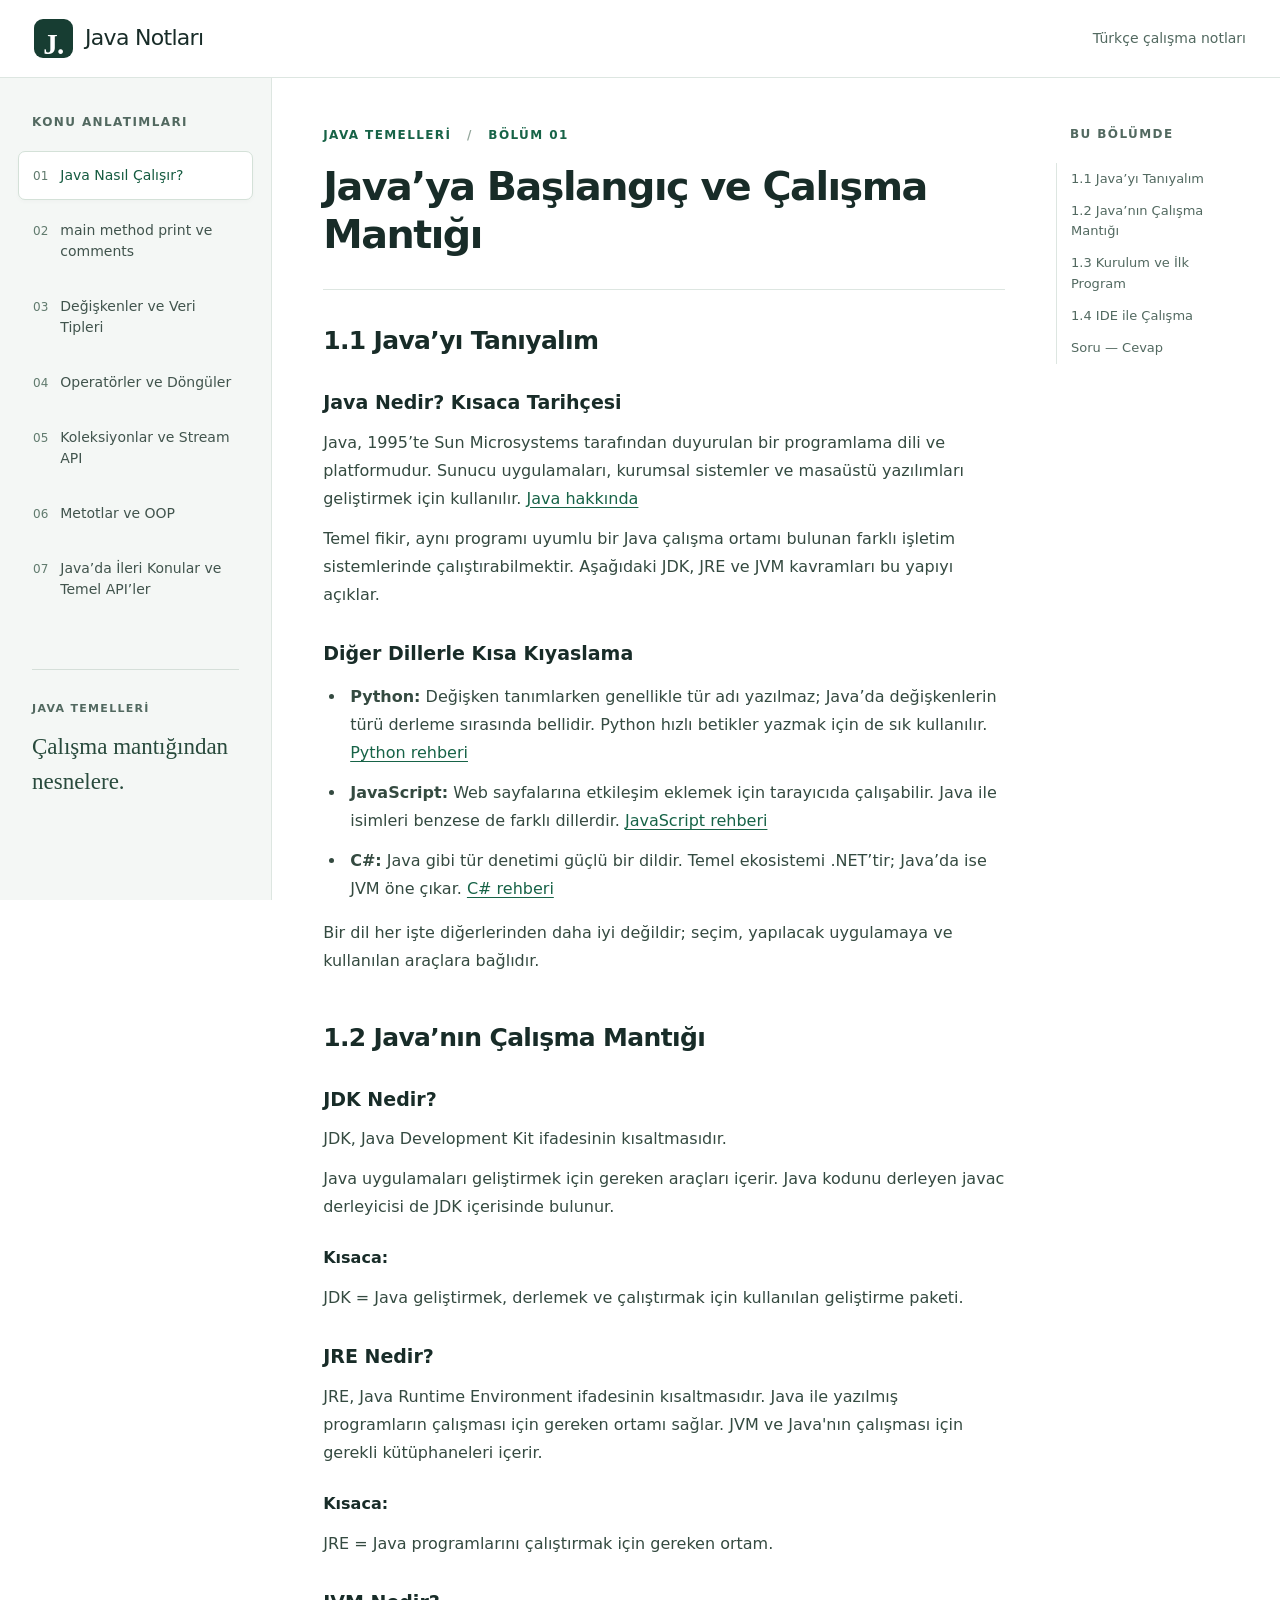
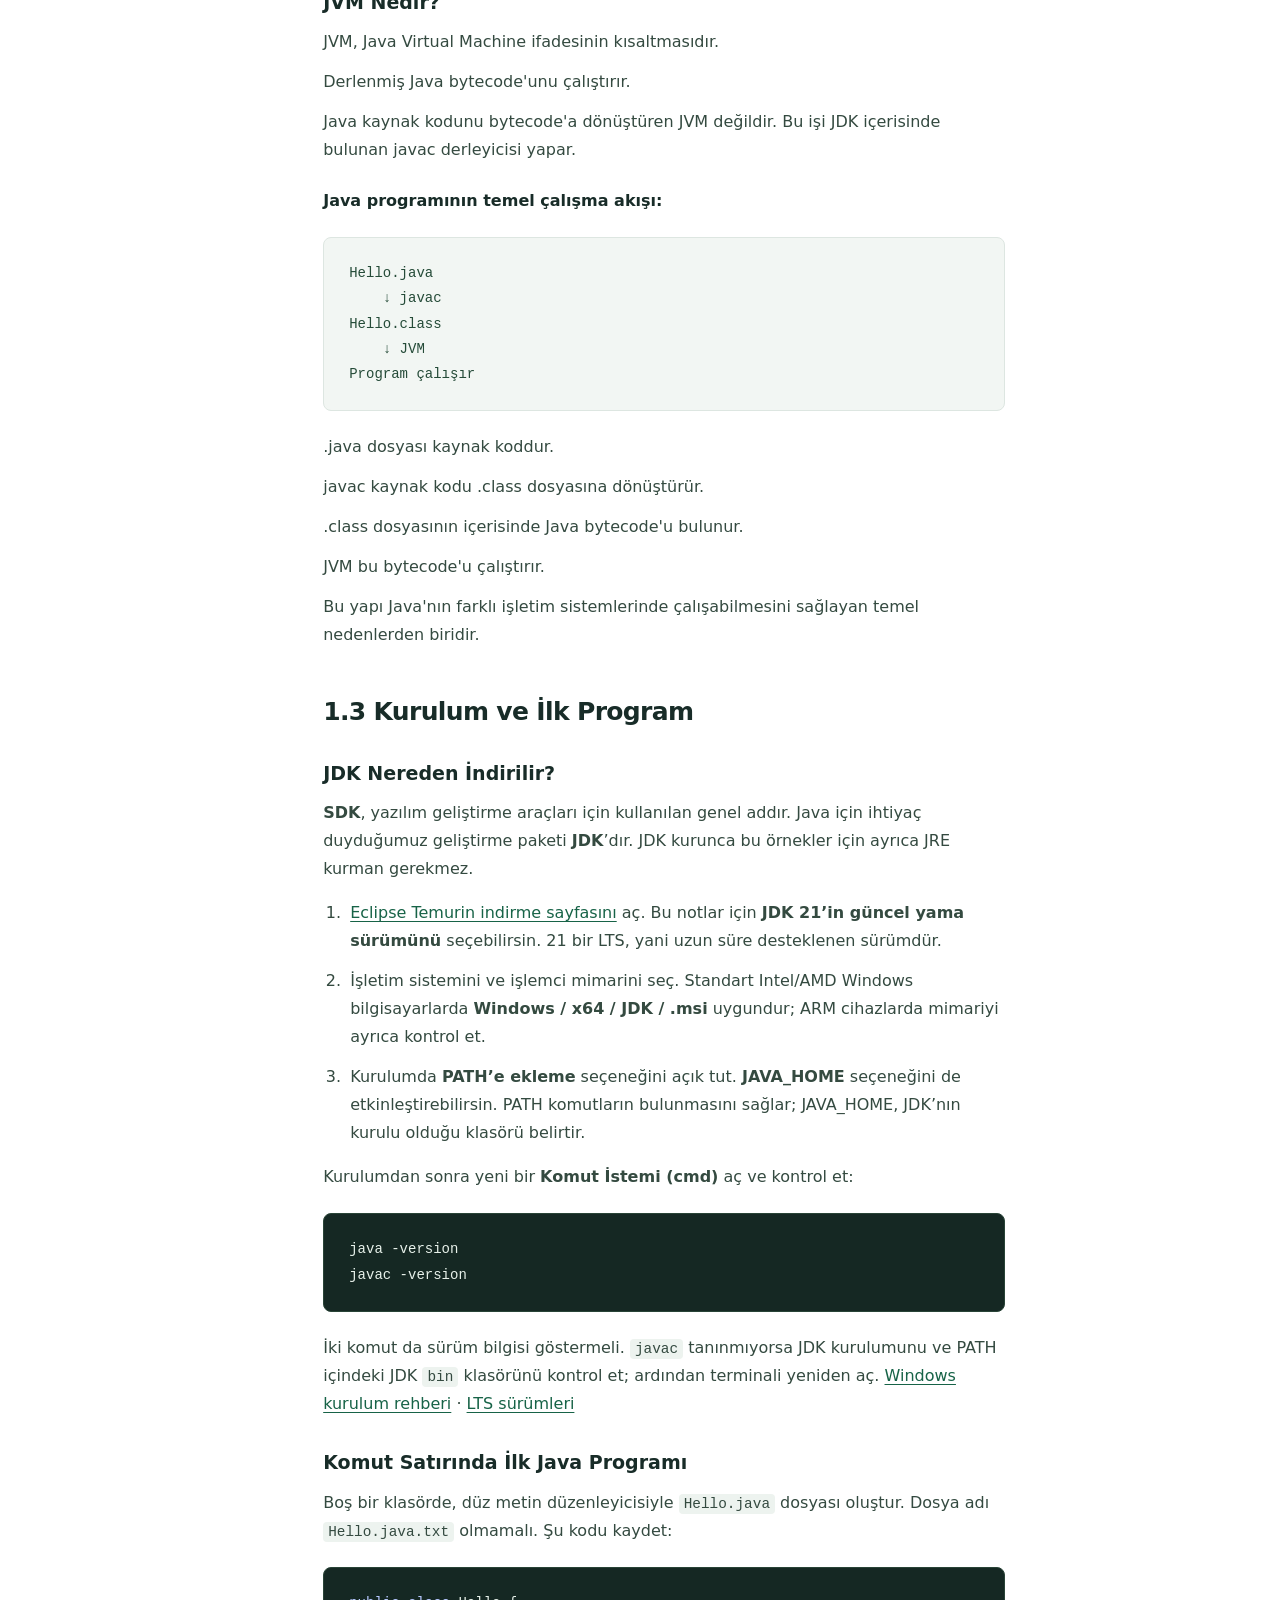
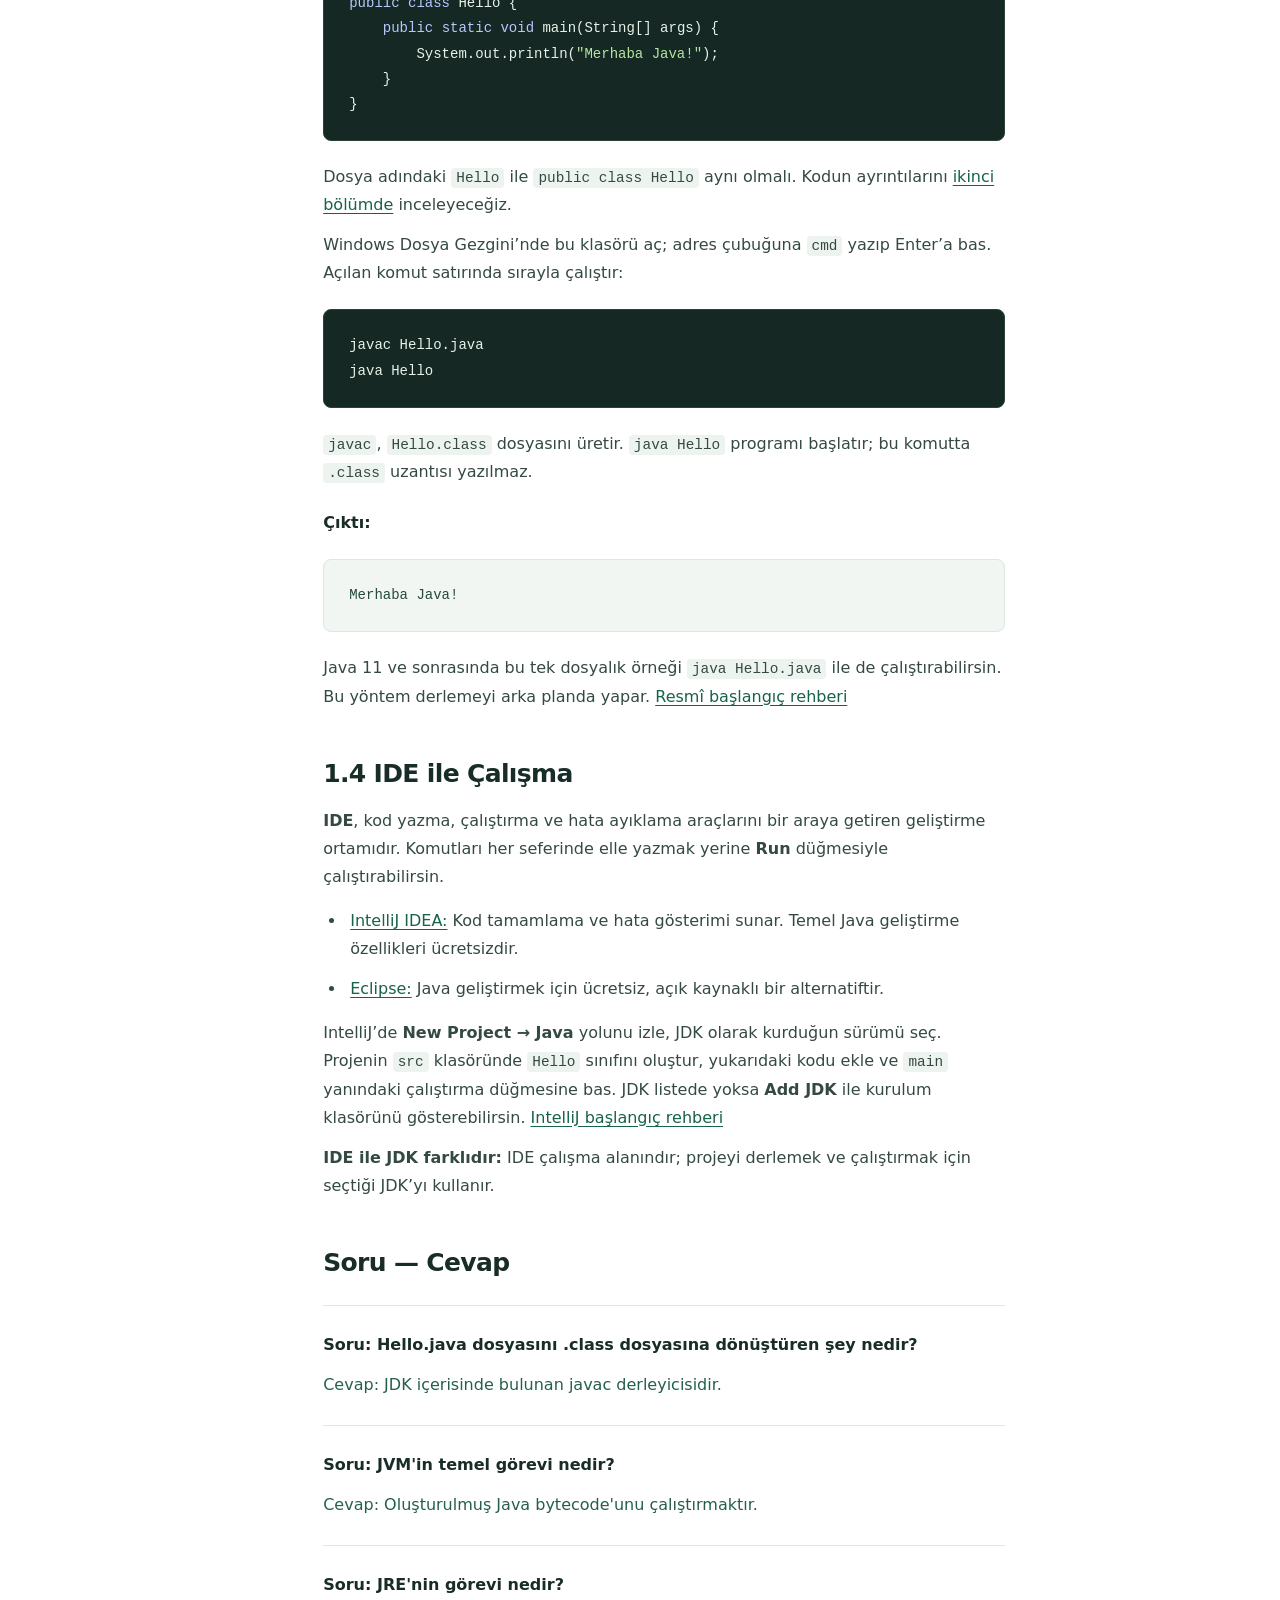
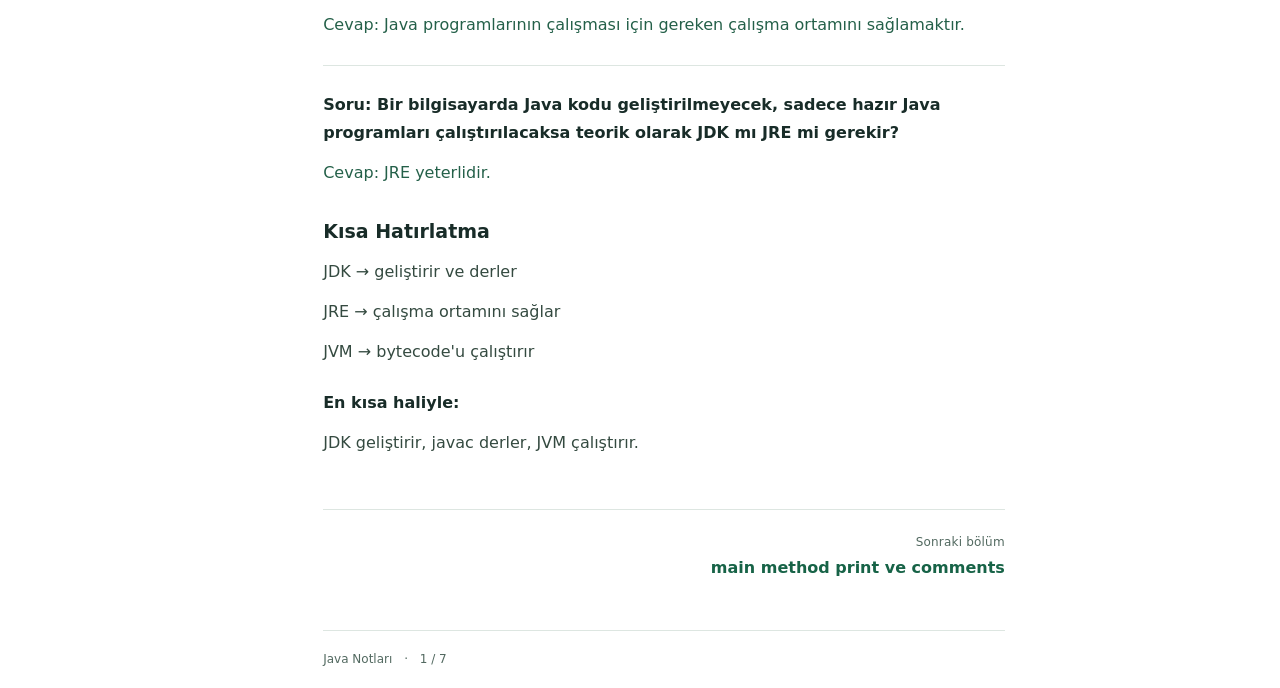
==== index.html @ 3423735c "Menu yazisini sabitle ve stil onbellegini yenile" ====
<!doctype html>
<html lang="tr" class="no-js">
<head><meta charset="utf-8"><meta name="viewport" content="width=device-width, initial-scale=1">
<title>Java Nasıl Çalışır? · Java Notları</title>
<meta name="description" content="Java’ya kısa giriş: tarihçe, JDK kurulumu, JVM, komut satırında ilk program ve IDE seçenekleri.">
<meta name="theme-color" content="#173d32"><link rel="icon" href="favicon.svg" type="image/svg+xml">
<link rel="stylesheet" href="style.css?v=2"><script src="app.js" defer></script></head>
<body id="top"><a class="skip-link" href="#icerik">İçeriğe geç</a>
<header class="topbar"><a class="brand" href="index.html"><span class="brand-mark" aria-hidden="true">J.</span><span>Java <strong>Notları</strong></span></a><span class="topbar-caption">Türkçe çalışma notları</span><button class="menu-toggle" type="button" aria-expanded="false" aria-controls="sidebar">☰ Konular</button></header>
<div class="layout"><aside class="sidebar" id="sidebar"><p class="nav-label">KONU ANLATIMLARI</p><nav aria-label="Bölümler"><a href="index.html" aria-current="page"><span class="chapter-number">01</span><span>Java Nasıl Çalışır?</span></a><a href="main-metodu.html"><span class="chapter-number">02</span><span>main method print ve comments</span></a><a href="degiskenler.html"><span class="chapter-number">03</span><span>Değişkenler ve Veri Tipleri</span></a><a href="operatorler-donguler.html"><span class="chapter-number">04</span><span>Operatörler ve Döngüler</span></a><a href="koleksiyonlar-stream.html"><span class="chapter-number">05</span><span>Koleksiyonlar ve Stream API</span></a><a href="metotlar-oop.html"><span class="chapter-number">06</span><span>Metotlar ve OOP</span></a><a href="ileri-konular-api.html"><span class="chapter-number">07</span><span>Java’da İleri Konular ve Temel API’ler</span></a></nav><div class="sidebar-note"><span>JAVA TEMELLERİ</span><p>Çalışma mantığından<br>nesnelere.</p></div></aside>
<main id="icerik" tabindex="-1"><div class="chapter-heading"><p class="eyebrow">JAVA TEMELLERİ <span>/</span> BÖLÜM 01</p><h1>Java’ya Başlangıç ve Çalışma Mantığı</h1></div>
<details class="mobile-toc"><summary>Bu bölümde</summary><nav aria-label="Bölüm içi bağlantılar"><a href="#java-tarihce">1.1 Java’yı Tanıyalım</a><a href="#konu-1">1.2 Java’nın Çalışma Mantığı</a><a href="#jdk-kurulumu">1.3 Kurulum ve İlk Program</a><a href="#ide">1.4 IDE ile Çalışma</a><a href="#konu-4">Soru — Cevap</a></nav></details>
<article><h2 id="java-tarihce">1.1 Java’yı Tanıyalım</h2>
<h3>Java Nedir? Kısaca Tarihçesi</h3><p>Java, 1995’te Sun Microsystems tarafından duyurulan bir programlama dili ve platformudur. Sunucu uygulamaları, kurumsal sistemler ve masaüstü yazılımları geliştirmek için kullanılır. <a href="https://www.java.com/download/help/whatis_java.html">Java hakkında</a></p>
<p>Temel fikir, aynı programı uyumlu bir Java çalışma ortamı bulunan farklı işletim sistemlerinde çalıştırabilmektir. Aşağıdaki JDK, JRE ve JVM kavramları bu yapıyı açıklar.</p>

<h3 id="dillerle-kiyaslama">Diğer Dillerle Kısa Kıyaslama</h3>
<ul class="intro-list">
<li><strong>Python:</strong> Değişken tanımlarken genellikle tür adı yazılmaz; Java’da değişkenlerin türü derleme sırasında bellidir. Python hızlı betikler yazmak için de sık kullanılır. <a href="https://docs.python.org/3/tutorial/">Python rehberi</a></li>
<li><strong>JavaScript:</strong> Web sayfalarına etkileşim eklemek için tarayıcıda çalışabilir. Java ile isimleri benzese de farklı dillerdir. <a href="https://developer.mozilla.org/en-US/docs/Web/JavaScript/Guide/Introduction">JavaScript rehberi</a></li>
<li><strong>C#:</strong> Java gibi tür denetimi güçlü bir dildir. Temel ekosistemi .NET’tir; Java’da ise JVM öne çıkar. <a href="https://learn.microsoft.com/en-us/dotnet/csharp/tour-of-csharp/overview">C# rehberi</a></li>
</ul>
<p>Bir dil her işte diğerlerinden daha iyi değildir; seçim, yapılacak uygulamaya ve kullanılan araçlara bağlıdır.</p>
<h2 id="konu-1">1.2 Java’nın Çalışma Mantığı</h2><h3>JDK Nedir?</h3><p class="">JDK, Java Development Kit ifadesinin kısaltmasıdır.</p><p class="">Java uygulamaları geliştirmek için gereken araçları içerir. Java kodunu derleyen javac derleyicisi de JDK içerisinde bulunur.</p><p class="label">Kısaca:</p><p class="">JDK = Java geliştirmek, derlemek ve çalıştırmak için kullanılan geliştirme paketi.</p><h3 id="konu-2">JRE Nedir?</h3><p class="">JRE, Java Runtime Environment ifadesinin kısaltmasıdır. Java ile yazılmış programların çalışması için gereken ortamı sağlar. JVM ve Java'nın çalışması için gerekli kütüphaneleri içerir.</p><p class="label">Kısaca:</p><p class="">JRE = Java programlarını çalıştırmak için gereken ortam.</p><h3 id="konu-3">JVM Nedir?</h3><p class="">JVM, Java Virtual Machine ifadesinin kısaltmasıdır.</p><p class="">Derlenmiş Java bytecode'unu çalıştırır.</p><p class="">Java kaynak kodunu bytecode'a dönüştüren JVM değildir. Bu işi JDK içerisinde bulunan javac derleyicisi yapar.</p><p class="label">Java programının temel çalışma akışı:</p><pre class="flow" aria-label="Java çalışma akışı">Hello.java
    ↓ javac
Hello.class
    ↓ JVM
Program çalışır</pre><p class="">.java dosyası kaynak koddur.</p><p class="">javac kaynak kodu .class dosyasına dönüştürür.</p><p class="">.class dosyasının içerisinde Java bytecode'u bulunur.</p><p class="">JVM bu bytecode'u çalıştırır.</p><p class="">Bu yapı Java'nın farklı işletim sistemlerinde çalışabilmesini sağlayan temel nedenlerden biridir.</p><h2 id="jdk-kurulumu">1.3 Kurulum ve İlk Program</h2>
<h3>JDK Nereden İndirilir?</h3><p><strong>SDK</strong>, yazılım geliştirme araçları için kullanılan genel addır. Java için ihtiyaç duyduğumuz geliştirme paketi <strong>JDK</strong>’dır. JDK kurunca bu örnekler için ayrıca JRE kurman gerekmez.</p>
<ol class="intro-list">
<li><a href="https://adoptium.net/temurin/releases/">Eclipse Temurin indirme sayfasını</a> aç. Bu notlar için <strong>JDK 21’in güncel yama sürümünü</strong> seçebilirsin. 21 bir LTS, yani uzun süre desteklenen sürümdür.</li>
<li>İşletim sistemini ve işlemci mimarini seç. Standart Intel/AMD Windows bilgisayarlarda <strong>Windows / x64 / JDK / .msi</strong> uygundur; ARM cihazlarda mimariyi ayrıca kontrol et.</li>
<li>Kurulumda <strong>PATH’e ekleme</strong> seçeneğini açık tut. <strong>JAVA_HOME</strong> seçeneğini de etkinleştirebilirsin. PATH komutların bulunmasını sağlar; JAVA_HOME, JDK’nın kurulu olduğu klasörü belirtir.</li>
</ol>
<p>Kurulumdan sonra yeni bir <strong>Komut İstemi (cmd)</strong> aç ve kontrol et:</p>
<pre class="code" tabindex="0" aria-label="Kurulum kontrol komutları"><code>java -version
javac -version</code></pre>
<p>İki komut da sürüm bilgisi göstermeli. <code>javac</code> tanınmıyorsa JDK kurulumunu ve PATH içindeki JDK <code>bin</code> klasörünü kontrol et; ardından terminali yeniden aç. <a href="https://adoptium.net/installation/windows">Windows kurulum rehberi</a> · <a href="https://adoptium.net/support/">LTS sürümleri</a></p>

<h3 id="komut-satiri">Komut Satırında İlk Java Programı</h3>
<p>Boş bir klasörde, düz metin düzenleyicisiyle <code>Hello.java</code> dosyası oluştur. Dosya adı <code>Hello.java.txt</code> olmamalı. Şu kodu kaydet:</p>
<pre class="code" tabindex="0" aria-label="Hello.java kod örneği"><code><span class="keyword">public</span> <span class="keyword">class</span> Hello {
    <span class="keyword">public</span> <span class="keyword">static</span> <span class="keyword">void</span> main(String[] args) {
        System.out.println(<span class="string">"Merhaba Java!"</span>);
    }
}</code></pre>
<p>Dosya adındaki <code>Hello</code> ile <code>public class Hello</code> aynı olmalı. Kodun ayrıntılarını <a href="main-metodu.html">ikinci bölümde</a> inceleyeceğiz.</p>
<p>Windows Dosya Gezgini’nde bu klasörü aç; adres çubuğuna <code>cmd</code> yazıp Enter’a bas. Açılan komut satırında sırayla çalıştır:</p>
<pre class="code" tabindex="0" aria-label="Derleme ve çalıştırma komutları"><code>javac Hello.java
java Hello</code></pre>
<p><code>javac</code>, <code>Hello.class</code> dosyasını üretir. <code>java Hello</code> programı başlatır; bu komutta <code>.class</code> uzantısı yazılmaz.</p>
<p class="label">Çıktı:</p>
<pre class="flow" aria-label="Program çıktısı">Merhaba Java!</pre>
<p>Java 11 ve sonrasında bu tek dosyalık örneği <code>java Hello.java</code> ile de çalıştırabilirsin. Bu yöntem derlemeyi arka planda yapar. <a href="https://dev.java/learn/getting-started/">Resmî başlangıç rehberi</a></p>

<h2 id="ide">1.4 IDE ile Çalışma</h2>
<p><strong>IDE</strong>, kod yazma, çalıştırma ve hata ayıklama araçlarını bir araya getiren geliştirme ortamıdır. Komutları her seferinde elle yazmak yerine <strong>Run</strong> düğmesiyle çalıştırabilirsin.</p>
<ul class="intro-list">
<li><a href="https://www.jetbrains.com/idea/download/">IntelliJ IDEA:</a> Kod tamamlama ve hata gösterimi sunar. Temel Java geliştirme özellikleri ücretsizdir.</li>
<li><a href="https://www.eclipse.org/downloads/packages/">Eclipse:</a> Java geliştirmek için ücretsiz, açık kaynaklı bir alternatiftir.</li>
</ul>
<p>IntelliJ’de <strong>New Project → Java</strong> yolunu izle, JDK olarak kurduğun sürümü seç. Projenin <code>src</code> klasöründe <code>Hello</code> sınıfını oluştur, yukarıdaki kodu ekle ve <code>main</code> yanındaki çalıştırma düğmesine bas. JDK listede yoksa <strong>Add JDK</strong> ile kurulum klasörünü gösterebilirsin. <a href="https://www.jetbrains.com/help/idea/creating-and-running-your-first-java-application.html">IntelliJ başlangıç rehberi</a></p>
<p><strong>IDE ile JDK farklıdır:</strong> IDE çalışma alanındır; projeyi derlemek ve çalıştırmak için seçtiği JDK’yı kullanır.</p>
<h2 id="konu-4">Soru — Cevap</h2><p class="question">Soru: Hello.java dosyasını .class dosyasına dönüştüren şey nedir?</p><p class="answer">Cevap: JDK içerisinde bulunan javac derleyicisidir.</p><p class="question">Soru: JVM'in temel görevi nedir?</p><p class="answer">Cevap: Oluşturulmuş Java bytecode'unu çalıştırmaktır.</p><p class="question">Soru: JRE'nin görevi nedir?</p><p class="answer">Cevap: Java programlarının çalışması için gereken çalışma ortamını sağlamaktır.</p><p class="question">Soru: Bir bilgisayarda Java kodu geliştirilmeyecek, sadece hazır Java programları çalıştırılacaksa teorik olarak JDK mı JRE mi gerekir?</p><p class="answer">Cevap: JRE yeterlidir.</p><h3 id="konu-5">Kısa Hatırlatma</h3><p class="">JDK → geliştirir ve derler</p><p class="">JRE → çalışma ortamını sağlar</p><p class="">JVM → bytecode'u çalıştırır</p><p class="label">En kısa haliyle:</p><p class="">JDK geliştirir, javac derler, JVM çalıştırır.</p></article><nav class="pagination" aria-label="Bölümler arası geçiş"><span></span><a href="main-metodu.html"><small>Sonraki bölüm</small>main method print ve comments</a></nav><footer>Java Notları <span>·</span> 1 / 7</footer></main>
<aside class="toc"><p class="nav-label">BU BÖLÜMDE</p><nav aria-label="Sayfa içindekiler"><a href="#java-tarihce">1.1 Java’yı Tanıyalım</a><a href="#konu-1">1.2 Java’nın Çalışma Mantığı</a><a href="#jdk-kurulumu">1.3 Kurulum ve İlk Program</a><a href="#ide">1.4 IDE ile Çalışma</a><a href="#konu-4">Soru — Cevap</a></nav></aside></div></body></html>
---- style.css ----
:root{--ink:#182c28;--muted:#526960;--green:#176347;--line:#dde6e1;--nav:#f4f7f5;--code:#152823;font-family:system-ui,-apple-system,"Segoe UI",sans-serif;color:var(--ink);background:#fff;font-synthesis:none;color-scheme:light}
*{box-sizing:border-box}html{scroll-padding-top:100px}body{margin:0;font-size:16px;line-height:1.75}a{color:inherit;text-decoration:none}button{font:inherit}a:focus-visible,button:focus-visible,summary:focus-visible,pre:focus-visible{outline:3px solid #c77913;outline-offset:4px}::selection{background:#ceeadd}.skip-link{position:fixed;top:-100px;left:20px;background:var(--ink);color:#fff;padding:10px 20px;z-index:10}.skip-link:focus{top:12px}.topbar{height:78px;position:sticky;top:0;z-index:5;display:flex;align-items:center;justify-content:space-between;padding:0 34px;border-bottom:1px solid var(--line);background:#fff}.brand{display:flex;align-items:center;gap:12px;font-size:22px;letter-spacing:-.7px}.brand strong{font-weight:450}.brand-mark{display:grid;place-items:center;width:39px;height:39px;background:#173d32;color:white;border-radius:9px;font-family:Georgia,serif;font-size:29px;font-weight:bold}.topbar-caption{font-size:14px;color:var(--muted)}.menu-toggle{display:none}.layout{display:grid;grid-template-columns:272px minmax(0,1fr) 224px;max-width:1600px;margin:auto}.sidebar{position:sticky;top:78px;height:calc(100dvh - 78px);overflow:auto;background:var(--nav);border-right:1px solid var(--line);padding:34px 18px;display:flex;flex-direction:column}.nav-label{font-size:12px;font-weight:750;letter-spacing:1.4px;color:var(--muted);margin:0 14px 18px}.sidebar nav{display:grid;gap:6px}.sidebar nav a{display:flex;align-items:baseline;gap:12px;padding:13px 14px;border-radius:7px;font-size:14px;font-weight:400;line-height:1.5;color:#41544d;border:1px solid transparent}.sidebar nav a:hover{background:#e7efe9}.sidebar nav a[aria-current]{background:#fff;border-color:#d4e1d8;color:#155b40;box-shadow:0 2px 4px #173d3206}.chapter-number{font-variant-numeric:tabular-nums;font-size:12px;color:#617b6e}.sidebar-note{margin:55px 14px 0;border-top:1px solid #d5dfd9;padding-top:23px}.sidebar-note span{font-size:11px;letter-spacing:1.3px;color:var(--muted);font-weight:700}.sidebar-note p{font-family:Georgia,serif;font-size:23px;line-height:1.5;margin:9px 0;color:#284a3c}main{min-width:0;padding:47px clamp(24px,4vw,65px) 20px;max-width:940px;width:100%;margin:0 auto}.eyebrow{font-size:12px;font-weight:700;color:var(--green);letter-spacing:1.4px;margin:0 0 17px}.eyebrow span{margin:0 10px;color:#93a69b}h1{font-size:clamp(30px,3.1vw,43px);font-weight:720;line-height:1.2;letter-spacing:-1.5px;margin:0;max-width:720px}.chapter-heading{border-bottom:1px solid var(--line);padding-bottom:31px;margin-bottom:34px}h2{font-size:25px;line-height:1.35;letter-spacing:-.65px;margin:46px 0 17px;font-weight:680;scroll-margin-top:100px}article>h2:first-child{margin-top:0}h3{font-size:19px;line-height:1.5;margin:30px 0 12px}p{margin:12px 0;overflow-wrap:anywhere}article p{color:#344a40}.label{font-weight:650;margin-top:23px;color:var(--ink)}.question{border-top:1px solid var(--line);padding-top:25px;margin-top:26px;font-weight:650;color:var(--ink)}.answer{color:#246049;white-space:normal}pre{max-width:100%;overflow:auto;tab-size:4;border-radius:8px;padding:23px 25px;line-height:1.8;font-size:14px;margin:22px 0;font-family:Consolas,"Cascadia Code",monospace}.code{background:var(--code);color:#e7f1ea;border:1px solid #294437}.code code{font:inherit}.keyword{color:#b7c8ff}.string{color:#b5e4a2}.number{color:#ffc789}.comment{color:#9dafaa}.flow{background:#f2f6f3;border:1px solid var(--line);color:#254b38}.toc{position:sticky;top:78px;height:calc(100dvh - 78px);overflow:auto;padding:46px 20px 30px 0}.toc .nav-label{margin-left:14px}.toc nav{border-left:1px solid var(--line);display:grid}.toc a{padding:6px 14px;font-size:13px;line-height:1.55;color:var(--muted);overflow-wrap:anywhere}.toc a:hover{color:var(--green);background:#f4f7f5}.pagination{display:flex;justify-content:space-between;gap:20px;margin-top:52px;padding-top:23px;border-top:1px solid var(--line)}.pagination a{max-width:48%;font-weight:650;color:var(--green);line-height:1.5}.pagination a:last-child{text-align:right}.pagination small{display:block;font-size:12px;letter-spacing:.2px;color:var(--muted);font-weight:400;margin-bottom:5px}footer{color:var(--muted);font-size:12px;margin-top:50px;padding-top:18px;border-top:1px solid var(--line)}footer span{padding:0 8px}.mobile-toc{display:none}
@media(min-width:1600px){.layout{border-left:1px solid var(--line);border-right:1px solid var(--line)}}
@media(max-width:1150px){.layout{grid-template-columns:248px minmax(0,1fr)}.toc{display:none}.mobile-toc{display:block;margin-bottom:30px;border-bottom:1px solid var(--line);padding-bottom:18px}.mobile-toc summary{cursor:pointer;color:var(--green);font-size:14px;font-weight:600}.mobile-toc nav{display:grid;gap:9px;margin:18px 0;font-size:14px}.mobile-toc a{color:var(--muted)}main{padding:36px 35px}}
@media(max-width:760px){.topbar{height:66px;padding:0 19px;gap:12px}.brand{font-size:20px}.brand-mark{height:34px;width:34px;font-size:25px}.topbar-caption{display:none}.menu-toggle{display:block;background:#f4f7f5;color:#173d32;border:1px solid #d6e1d9;border-radius:6px;padding:7px 12px;font-size:14px;cursor:pointer}.layout{display:block}.sidebar{position:static;display:none;height:auto;max-height:calc(100dvh - 66px);padding:22px 18px;border-bottom:1px solid var(--line);border-right:0}.sidebar.is-open{display:block}.sidebar-note{display:none}main{padding:31px 21px 24px}.eyebrow{font-size:11px;letter-spacing:1px}h1{font-size:32px;letter-spacing:-1px}.chapter-heading{padding-bottom:26px;margin-bottom:22px}h2{font-size:24px;margin-top:38px}pre{padding:18px 16px;font-size:13px;border-radius:7px}.pagination{font-size:14px;gap:15px}body{font-size:16px}.no-js .sidebar{display:block}.no-js .menu-toggle{display:none}}
article a{color:var(--green);text-decoration:underline;text-underline-offset:3px}article a:hover{text-decoration-thickness:2px}article p code,article li code{font-family:Consolas,"Cascadia Code",monospace;font-size:.9em;background:#edf3ef;padding:2px 5px;border-radius:4px;overflow-wrap:anywhere}.intro-list{padding-left:23px;color:#344a40}.intro-list li{padding-left:4px;margin:12px 0;overflow-wrap:anywhere}
@media print{.topbar,.sidebar,.toc,.mobile-toc,.pagination,footer{display:none}.layout{display:block}main{max-width:none;padding:0}.code{background:#f3f3f3;color:#111;white-space:pre-wrap;break-inside:avoid}.keyword,.string,.number,.comment{color:#111}h2,h3{break-after:avoid}}
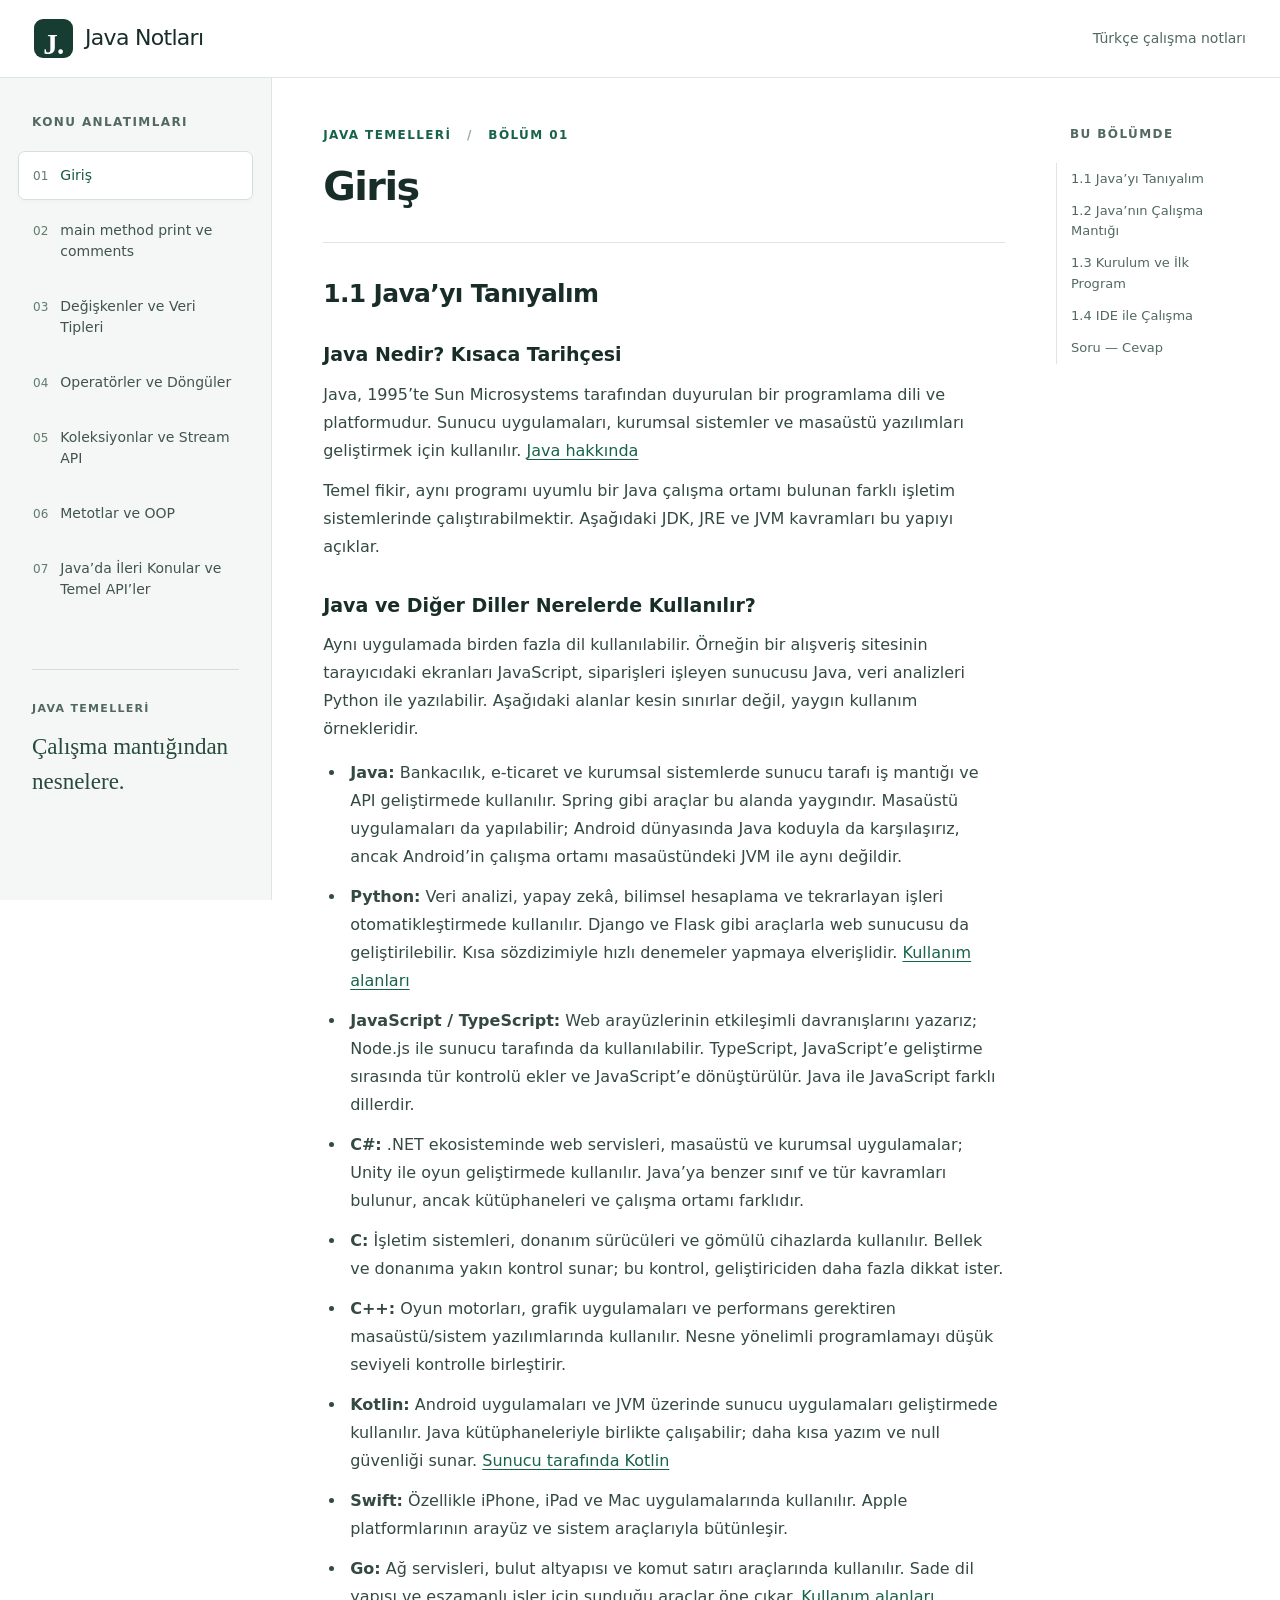
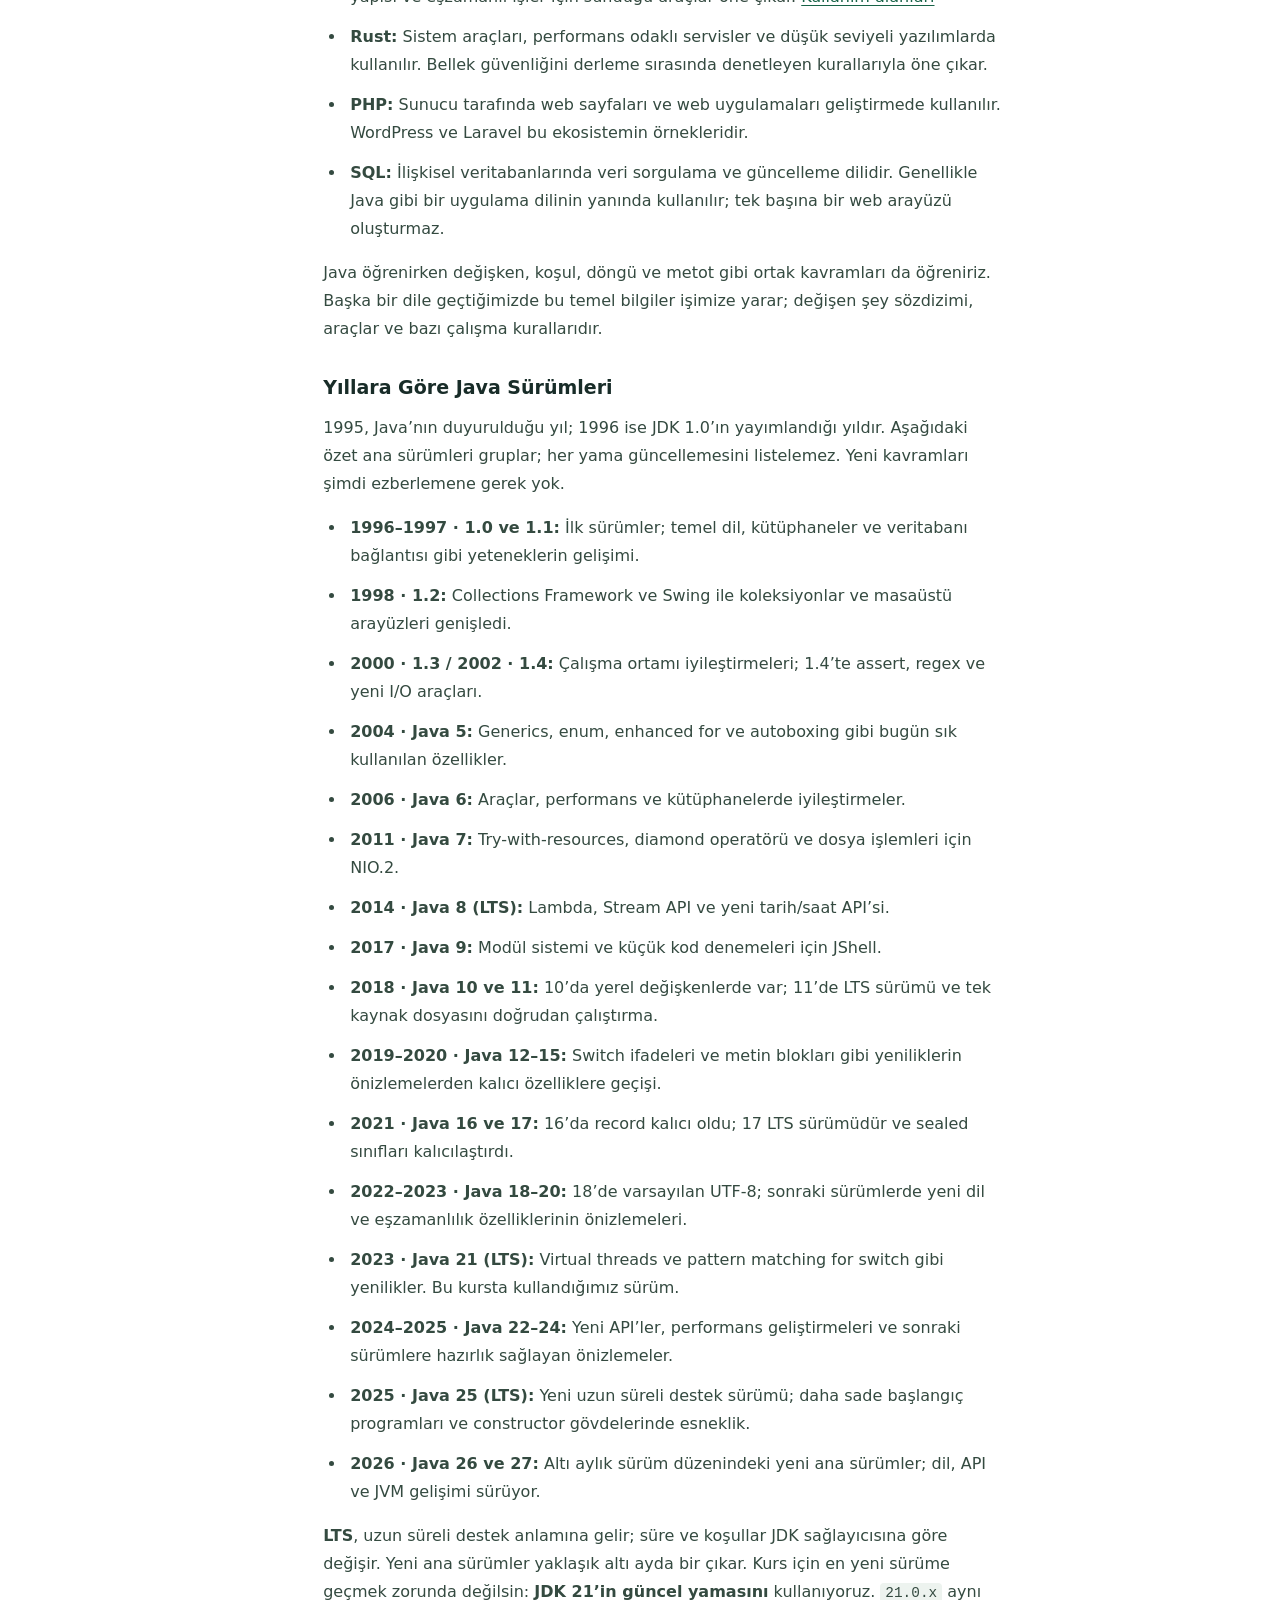
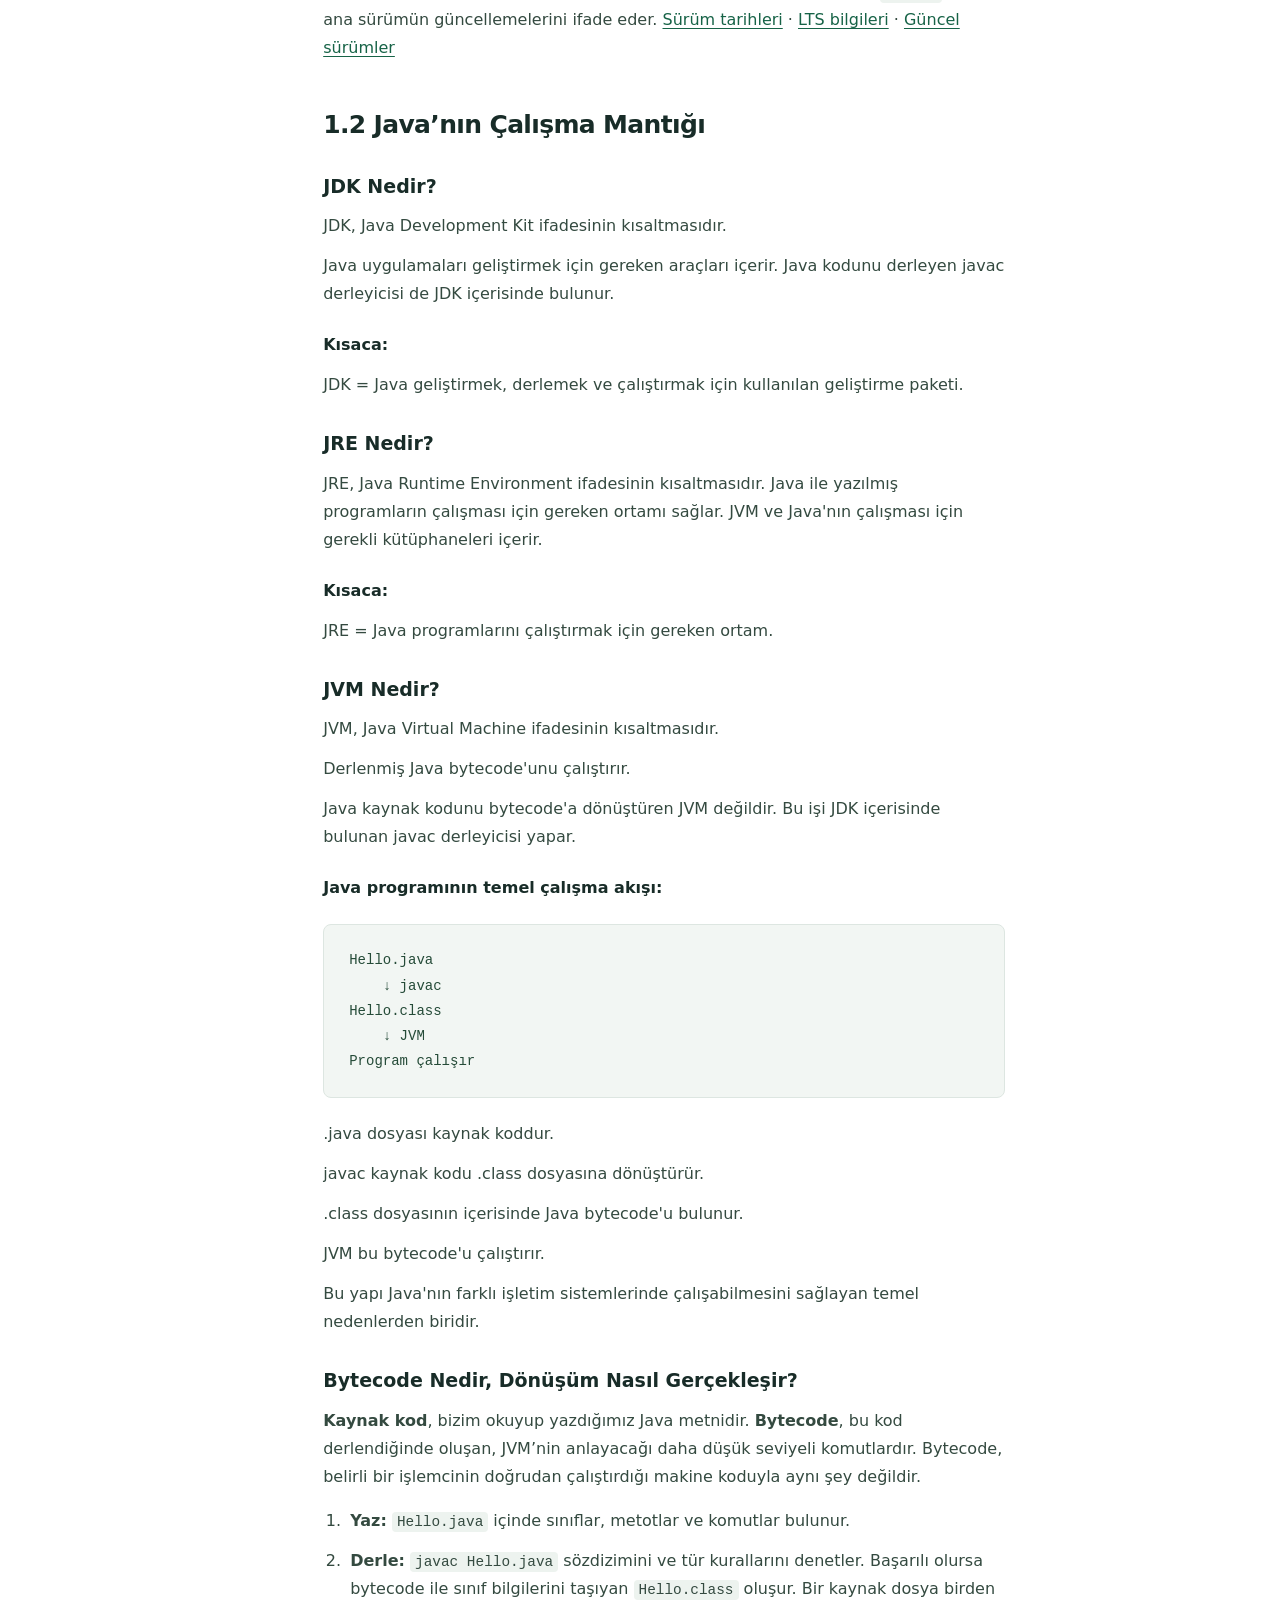
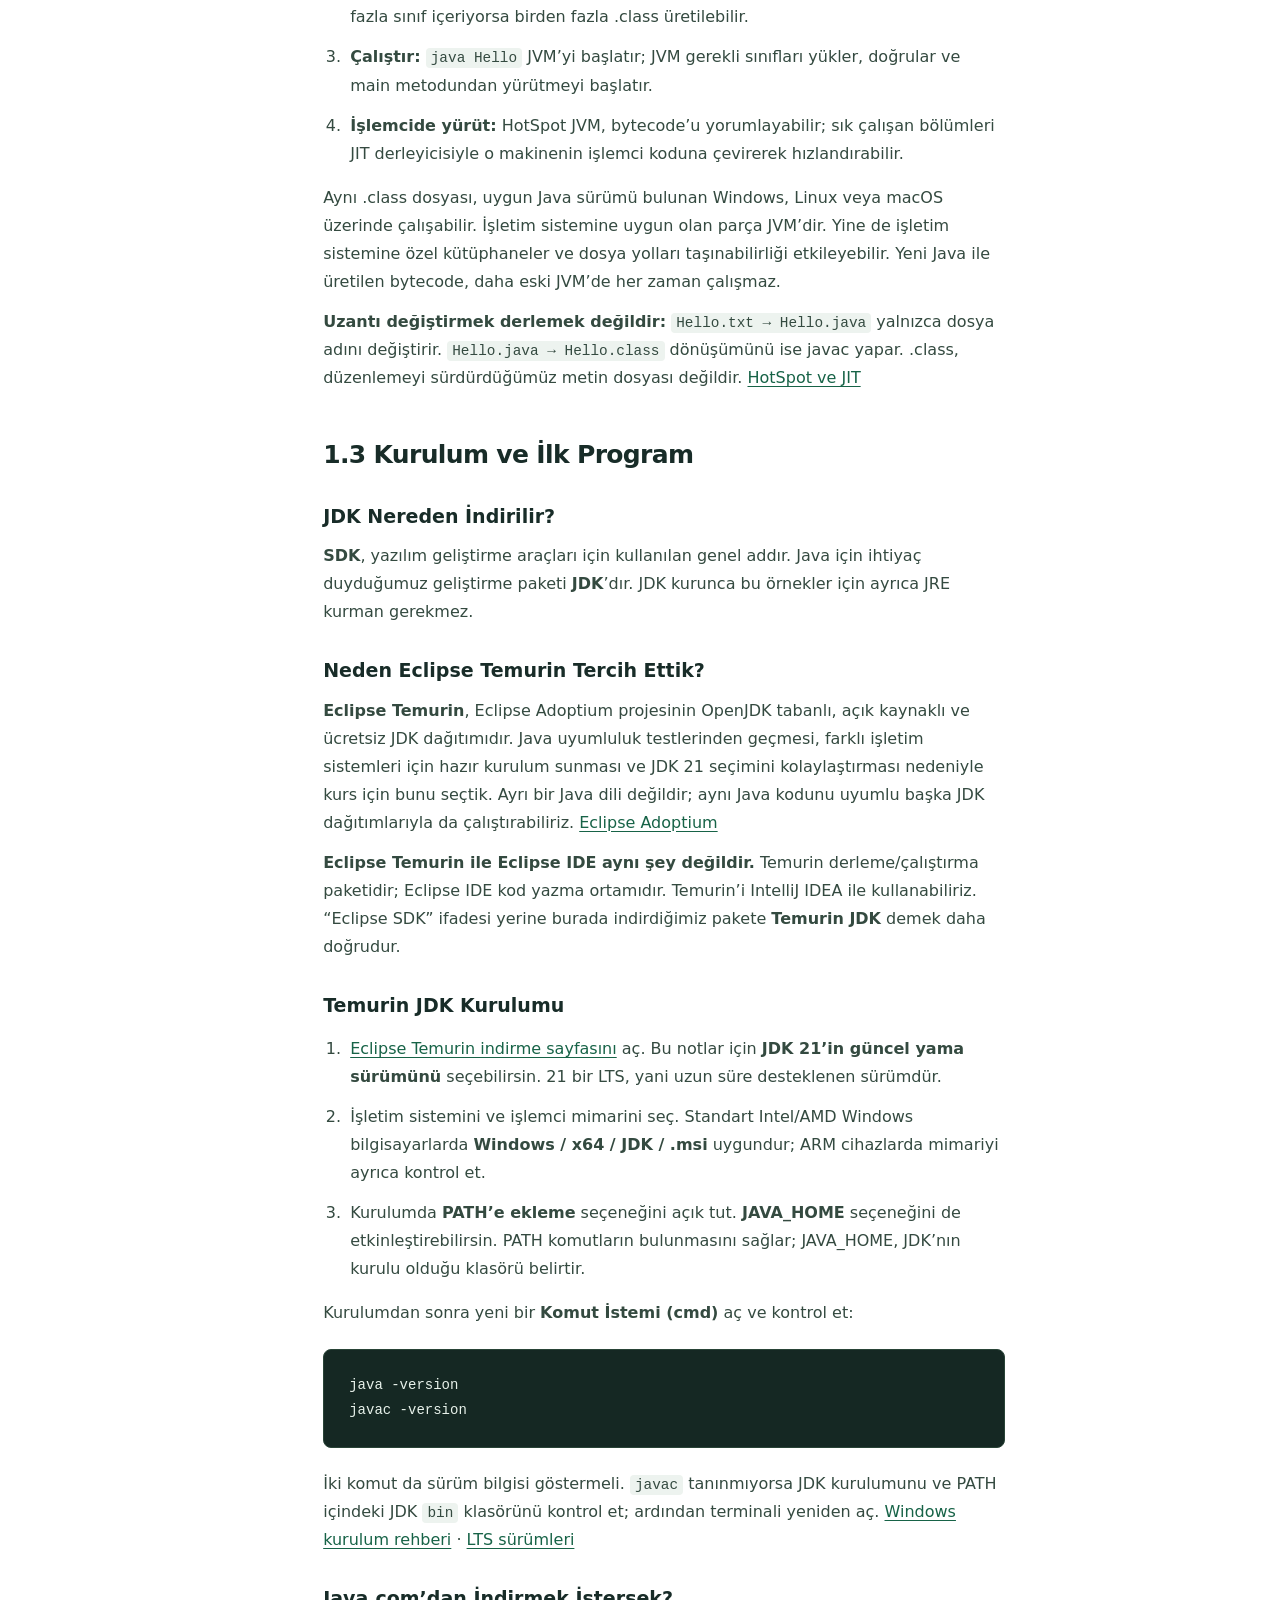
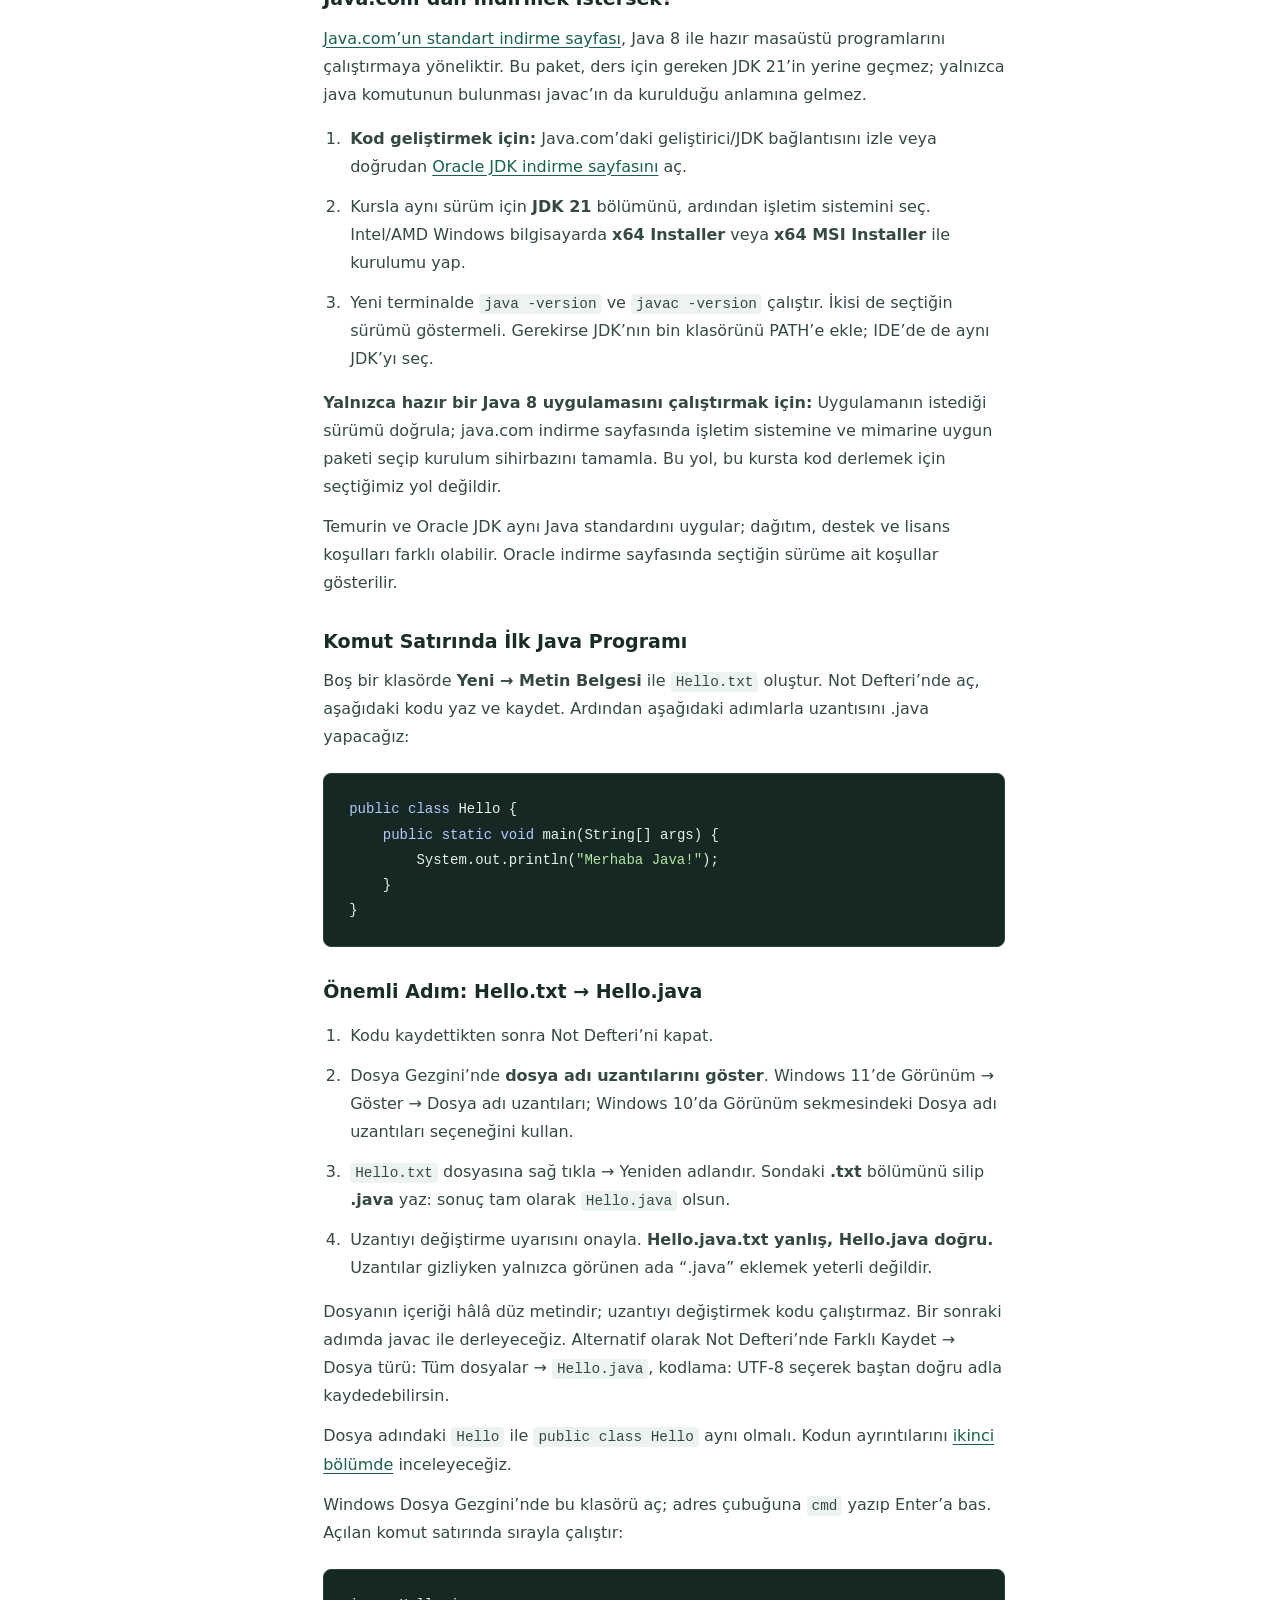
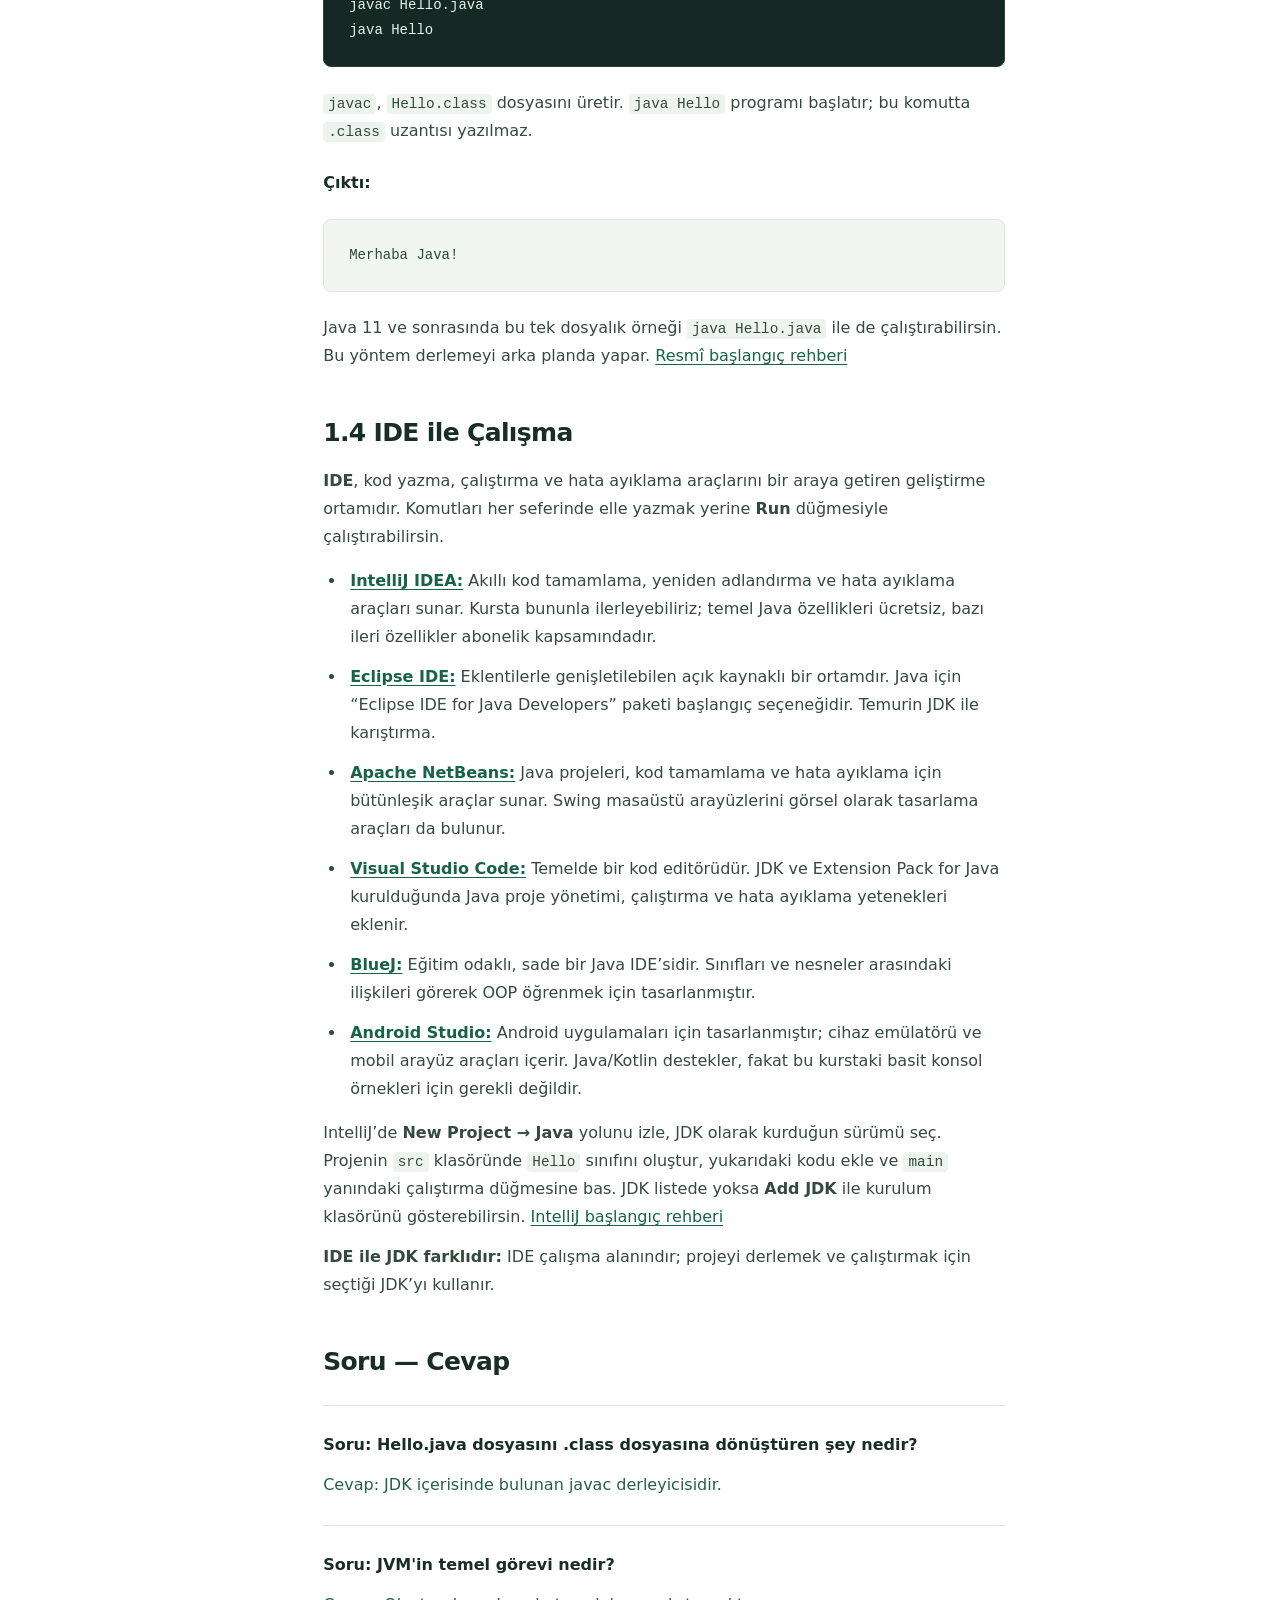
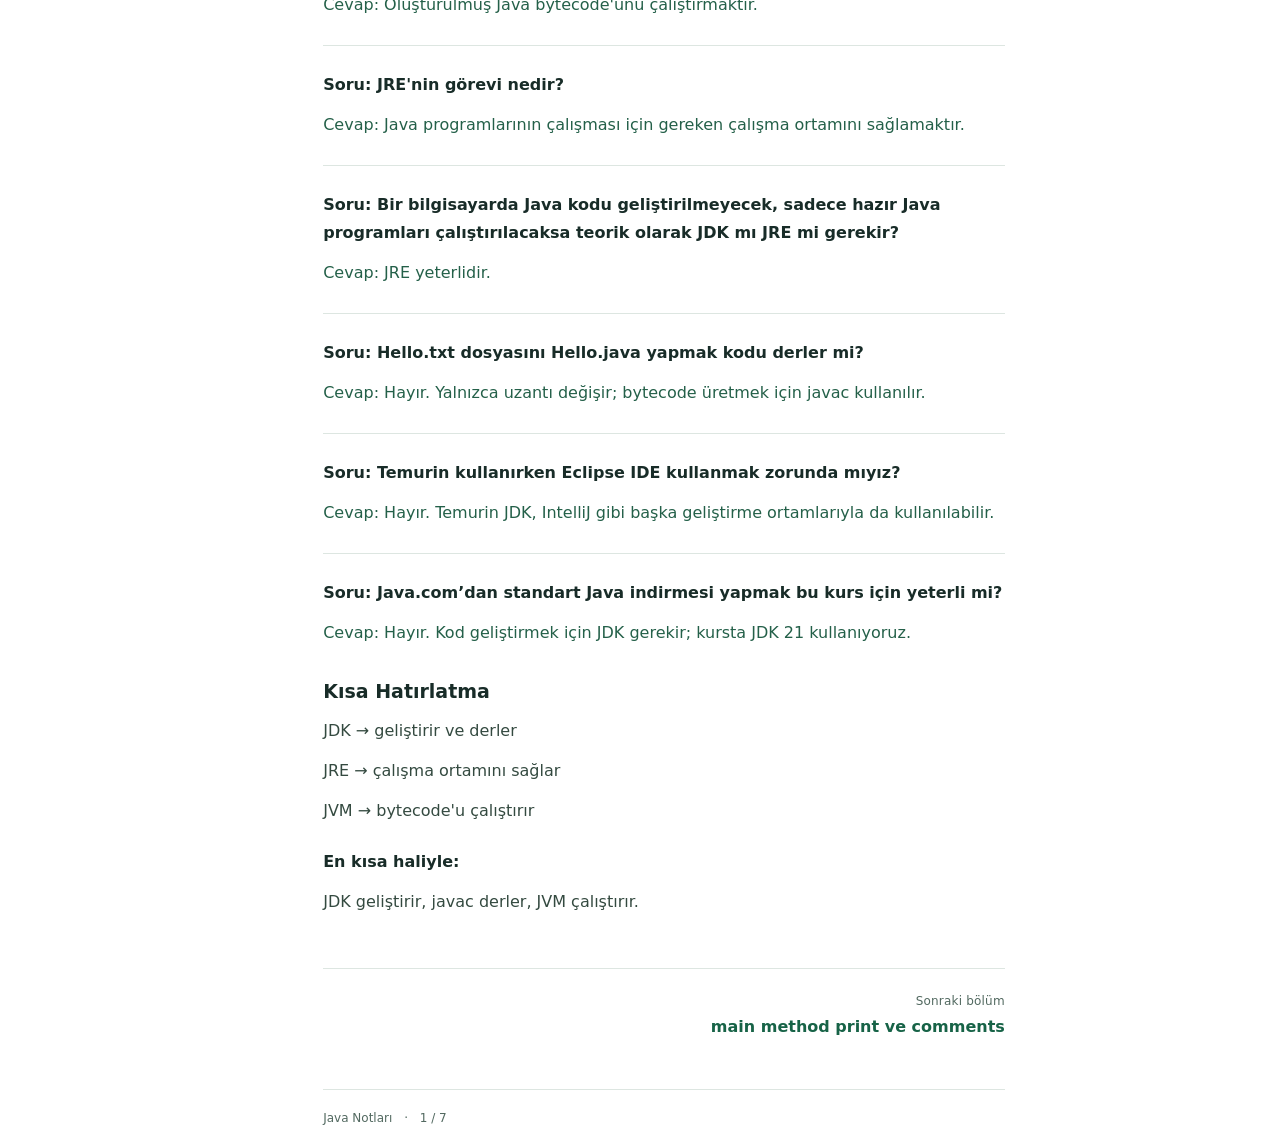
==== commit 6bc8b0d4: "Giris bolumunu genislet ve basliklari guncelle" ====
--- a/index.html
+++ b/index.html
@@ -1,32 +1,77 @@
 <!doctype html>
 <html lang="tr" class="no-js">
 <head><meta charset="utf-8"><meta name="viewport" content="width=device-width, initial-scale=1">
-<title>Java Nasıl Çalışır? · Java Notları</title>
+<title>Giriş · Java Notları</title>
 <meta name="description" content="Java’ya kısa giriş: tarihçe, JDK kurulumu, JVM, komut satırında ilk program ve IDE seçenekleri.">
 <meta name="theme-color" content="#173d32"><link rel="icon" href="favicon.svg" type="image/svg+xml">
-<link rel="stylesheet" href="style.css?v=2"><script src="app.js" defer></script></head>
+<link rel="stylesheet" href="style.css?v=3"><script src="app.js" defer></script></head>
 <body id="top"><a class="skip-link" href="#icerik">İçeriğe geç</a>
 <header class="topbar"><a class="brand" href="index.html"><span class="brand-mark" aria-hidden="true">J.</span><span>Java <strong>Notları</strong></span></a><span class="topbar-caption">Türkçe çalışma notları</span><button class="menu-toggle" type="button" aria-expanded="false" aria-controls="sidebar">☰ Konular</button></header>
-<div class="layout"><aside class="sidebar" id="sidebar"><p class="nav-label">KONU ANLATIMLARI</p><nav aria-label="Bölümler"><a href="index.html" aria-current="page"><span class="chapter-number">01</span><span>Java Nasıl Çalışır?</span></a><a href="main-metodu.html"><span class="chapter-number">02</span><span>main method print ve comments</span></a><a href="degiskenler.html"><span class="chapter-number">03</span><span>Değişkenler ve Veri Tipleri</span></a><a href="operatorler-donguler.html"><span class="chapter-number">04</span><span>Operatörler ve Döngüler</span></a><a href="koleksiyonlar-stream.html"><span class="chapter-number">05</span><span>Koleksiyonlar ve Stream API</span></a><a href="metotlar-oop.html"><span class="chapter-number">06</span><span>Metotlar ve OOP</span></a><a href="ileri-konular-api.html"><span class="chapter-number">07</span><span>Java’da İleri Konular ve Temel API’ler</span></a></nav><div class="sidebar-note"><span>JAVA TEMELLERİ</span><p>Çalışma mantığından<br>nesnelere.</p></div></aside>
-<main id="icerik" tabindex="-1"><div class="chapter-heading"><p class="eyebrow">JAVA TEMELLERİ <span>/</span> BÖLÜM 01</p><h1>Java’ya Başlangıç ve Çalışma Mantığı</h1></div>
+<div class="layout"><aside class="sidebar" id="sidebar"><p class="nav-label">KONU ANLATIMLARI</p><nav aria-label="Bölümler"><a href="index.html" aria-current="page"><span class="chapter-number">01</span><span>Giriş</span></a><a href="main-metodu.html"><span class="chapter-number">02</span><span>main method print ve comments</span></a><a href="degiskenler.html"><span class="chapter-number">03</span><span>Değişkenler ve Veri Tipleri</span></a><a href="operatorler-donguler.html"><span class="chapter-number">04</span><span>Operatörler ve Döngüler</span></a><a href="koleksiyonlar-stream.html"><span class="chapter-number">05</span><span>Koleksiyonlar ve Stream API</span></a><a href="metotlar-oop.html"><span class="chapter-number">06</span><span>Metotlar ve OOP</span></a><a href="ileri-konular-api.html"><span class="chapter-number">07</span><span>Java’da İleri Konular ve Temel API’ler</span></a></nav><div class="sidebar-note"><span>JAVA TEMELLERİ</span><p>Çalışma mantığından<br>nesnelere.</p></div></aside>
+<main id="icerik" tabindex="-1"><div class="chapter-heading"><p class="eyebrow">JAVA TEMELLERİ <span>/</span> BÖLÜM 01</p><h1>Giriş</h1></div>
 <details class="mobile-toc"><summary>Bu bölümde</summary><nav aria-label="Bölüm içi bağlantılar"><a href="#java-tarihce">1.1 Java’yı Tanıyalım</a><a href="#konu-1">1.2 Java’nın Çalışma Mantığı</a><a href="#jdk-kurulumu">1.3 Kurulum ve İlk Program</a><a href="#ide">1.4 IDE ile Çalışma</a><a href="#konu-4">Soru — Cevap</a></nav></details>
 <article><h2 id="java-tarihce">1.1 Java’yı Tanıyalım</h2>
 <h3>Java Nedir? Kısaca Tarihçesi</h3><p>Java, 1995’te Sun Microsystems tarafından duyurulan bir programlama dili ve platformudur. Sunucu uygulamaları, kurumsal sistemler ve masaüstü yazılımları geliştirmek için kullanılır. <a href="https://www.java.com/download/help/whatis_java.html">Java hakkında</a></p>
 <p>Temel fikir, aynı programı uyumlu bir Java çalışma ortamı bulunan farklı işletim sistemlerinde çalıştırabilmektir. Aşağıdaki JDK, JRE ve JVM kavramları bu yapıyı açıklar.</p>
 
-<h3 id="dillerle-kiyaslama">Diğer Dillerle Kısa Kıyaslama</h3>
+<h3 id="dillerle-kiyaslama">Java ve Diğer Diller Nerelerde Kullanılır?</h3>
+<p>Aynı uygulamada birden fazla dil kullanılabilir. Örneğin bir alışveriş sitesinin tarayıcıdaki ekranları JavaScript, siparişleri işleyen sunucusu Java, veri analizleri Python ile yazılabilir. Aşağıdaki alanlar kesin sınırlar değil, yaygın kullanım örnekleridir.</p>
 <ul class="intro-list">
-<li><strong>Python:</strong> Değişken tanımlarken genellikle tür adı yazılmaz; Java’da değişkenlerin türü derleme sırasında bellidir. Python hızlı betikler yazmak için de sık kullanılır. <a href="https://docs.python.org/3/tutorial/">Python rehberi</a></li>
-<li><strong>JavaScript:</strong> Web sayfalarına etkileşim eklemek için tarayıcıda çalışabilir. Java ile isimleri benzese de farklı dillerdir. <a href="https://developer.mozilla.org/en-US/docs/Web/JavaScript/Guide/Introduction">JavaScript rehberi</a></li>
-<li><strong>C#:</strong> Java gibi tür denetimi güçlü bir dildir. Temel ekosistemi .NET’tir; Java’da ise JVM öne çıkar. <a href="https://learn.microsoft.com/en-us/dotnet/csharp/tour-of-csharp/overview">C# rehberi</a></li>
+<li><strong>Java:</strong> Bankacılık, e-ticaret ve kurumsal sistemlerde sunucu tarafı iş mantığı ve API geliştirmede kullanılır. Spring gibi araçlar bu alanda yaygındır. Masaüstü uygulamaları da yapılabilir; Android dünyasında Java koduyla da karşılaşırız, ancak Android’in çalışma ortamı masaüstündeki JVM ile aynı değildir.</li>
+<li><strong>Python:</strong> Veri analizi, yapay zekâ, bilimsel hesaplama ve tekrarlayan işleri otomatikleştirmede kullanılır. Django ve Flask gibi araçlarla web sunucusu da geliştirilebilir. Kısa sözdizimiyle hızlı denemeler yapmaya elverişlidir. <a href="https://www.python.org/about/apps/">Kullanım alanları</a></li>
+<li><strong>JavaScript / TypeScript:</strong> Web arayüzlerinin etkileşimli davranışlarını yazarız; Node.js ile sunucu tarafında da kullanılabilir. TypeScript, JavaScript’e geliştirme sırasında tür kontrolü ekler ve JavaScript’e dönüştürülür. Java ile JavaScript farklı dillerdir.</li>
+<li><strong>C#:</strong> .NET ekosisteminde web servisleri, masaüstü ve kurumsal uygulamalar; Unity ile oyun geliştirmede kullanılır. Java’ya benzer sınıf ve tür kavramları bulunur, ancak kütüphaneleri ve çalışma ortamı farklıdır.</li>
+<li><strong>C:</strong> İşletim sistemleri, donanım sürücüleri ve gömülü cihazlarda kullanılır. Bellek ve donanıma yakın kontrol sunar; bu kontrol, geliştiriciden daha fazla dikkat ister.</li>
+<li><strong>C++:</strong> Oyun motorları, grafik uygulamaları ve performans gerektiren masaüstü/sistem yazılımlarında kullanılır. Nesne yönelimli programlamayı düşük seviyeli kontrolle birleştirir.</li>
+<li><strong>Kotlin:</strong> Android uygulamaları ve JVM üzerinde sunucu uygulamaları geliştirmede kullanılır. Java kütüphaneleriyle birlikte çalışabilir; daha kısa yazım ve null güvenliği sunar. <a href="https://kotlinlang.org/docs/server-overview.html">Sunucu tarafında Kotlin</a></li>
+<li><strong>Swift:</strong> Özellikle iPhone, iPad ve Mac uygulamalarında kullanılır. Apple platformlarının arayüz ve sistem araçlarıyla bütünleşir.</li>
+<li><strong>Go:</strong> Ağ servisleri, bulut altyapısı ve komut satırı araçlarında kullanılır. Sade dil yapısı ve eşzamanlı işler için sunduğu araçlar öne çıkar. <a href="https://go.dev/solutions/use-cases">Kullanım alanları</a></li>
+<li><strong>Rust:</strong> Sistem araçları, performans odaklı servisler ve düşük seviyeli yazılımlarda kullanılır. Bellek güvenliğini derleme sırasında denetleyen kurallarıyla öne çıkar.</li>
+<li><strong>PHP:</strong> Sunucu tarafında web sayfaları ve web uygulamaları geliştirmede kullanılır. WordPress ve Laravel bu ekosistemin örnekleridir.</li>
+<li><strong>SQL:</strong> İlişkisel veritabanlarında veri sorgulama ve güncelleme dilidir. Genellikle Java gibi bir uygulama dilinin yanında kullanılır; tek başına bir web arayüzü oluşturmaz.</li>
 </ul>
-<p>Bir dil her işte diğerlerinden daha iyi değildir; seçim, yapılacak uygulamaya ve kullanılan araçlara bağlıdır.</p>
+<p>Java öğrenirken değişken, koşul, döngü ve metot gibi ortak kavramları da öğreniriz. Başka bir dile geçtiğimizde bu temel bilgiler işimize yarar; değişen şey sözdizimi, araçlar ve bazı çalışma kurallarıdır.</p>
+<h3 id="java-surumleri">Yıllara Göre Java Sürümleri</h3>
+<p>1995, Java’nın duyurulduğu yıl; 1996 ise JDK 1.0’ın yayımlandığı yıldır. Aşağıdaki özet ana sürümleri gruplar; her yama güncellemesini listelemez. Yeni kavramları şimdi ezberlemene gerek yok.</p>
+<ul class="intro-list">
+<li><strong>1996–1997 · 1.0 ve 1.1:</strong> İlk sürümler; temel dil, kütüphaneler ve veritabanı bağlantısı gibi yeteneklerin gelişimi.</li>
+<li><strong>1998 · 1.2:</strong> Collections Framework ve Swing ile koleksiyonlar ve masaüstü arayüzleri genişledi.</li>
+<li><strong>2000 · 1.3 / 2002 · 1.4:</strong> Çalışma ortamı iyileştirmeleri; 1.4’te assert, regex ve yeni I/O araçları.</li>
+<li><strong>2004 · Java 5:</strong> Generics, enum, enhanced for ve autoboxing gibi bugün sık kullanılan özellikler.</li>
+<li><strong>2006 · Java 6:</strong> Araçlar, performans ve kütüphanelerde iyileştirmeler.</li>
+<li><strong>2011 · Java 7:</strong> Try-with-resources, diamond operatörü ve dosya işlemleri için NIO.2.</li>
+<li><strong>2014 · Java 8 (LTS):</strong> Lambda, Stream API ve yeni tarih/saat API’si.</li>
+<li><strong>2017 · Java 9:</strong> Modül sistemi ve küçük kod denemeleri için JShell.</li>
+<li><strong>2018 · Java 10 ve 11:</strong> 10’da yerel değişkenlerde var; 11’de LTS sürümü ve tek kaynak dosyasını doğrudan çalıştırma.</li>
+<li><strong>2019–2020 · Java 12–15:</strong> Switch ifadeleri ve metin blokları gibi yeniliklerin önizlemelerden kalıcı özelliklere geçişi.</li>
+<li><strong>2021 · Java 16 ve 17:</strong> 16’da record kalıcı oldu; 17 LTS sürümüdür ve sealed sınıfları kalıcılaştırdı.</li>
+<li><strong>2022–2023 · Java 18–20:</strong> 18’de varsayılan UTF-8; sonraki sürümlerde yeni dil ve eşzamanlılık özelliklerinin önizlemeleri.</li>
+<li><strong>2023 · Java 21 (LTS):</strong> Virtual threads ve pattern matching for switch gibi yenilikler. Bu kursta kullandığımız sürüm.</li>
+<li><strong>2024–2025 · Java 22–24:</strong> Yeni API’ler, performans geliştirmeleri ve sonraki sürümlere hazırlık sağlayan önizlemeler.</li>
+<li><strong>2025 · Java 25 (LTS):</strong> Yeni uzun süreli destek sürümü; daha sade başlangıç programları ve constructor gövdelerinde esneklik.</li>
+<li><strong>2026 · Java 26 ve 27:</strong> Altı aylık sürüm düzenindeki yeni ana sürümler; dil, API ve JVM gelişimi sürüyor.</li>
+</ul>
+<p><strong>LTS</strong>, uzun süreli destek anlamına gelir; süre ve koşullar JDK sağlayıcısına göre değişir. Yeni ana sürümler yaklaşık altı ayda bir çıkar. Kurs için en yeni sürüme geçmek zorunda değilsin: <strong>JDK 21’in güncel yamasını</strong> kullanıyoruz. <code>21.0.x</code> aynı ana sürümün güncellemelerini ifade eder. <a href="https://ops.java/releases/">Sürüm tarihleri</a> · <a href="https://www.oracle.com/java/technologies/java-se-support-roadmap.html">LTS bilgileri</a> · <a href="https://www.oracle.com/java/technologies/downloads/">Güncel sürümler</a></p>
 <h2 id="konu-1">1.2 Java’nın Çalışma Mantığı</h2><h3>JDK Nedir?</h3><p class="">JDK, Java Development Kit ifadesinin kısaltmasıdır.</p><p class="">Java uygulamaları geliştirmek için gereken araçları içerir. Java kodunu derleyen javac derleyicisi de JDK içerisinde bulunur.</p><p class="label">Kısaca:</p><p class="">JDK = Java geliştirmek, derlemek ve çalıştırmak için kullanılan geliştirme paketi.</p><h3 id="konu-2">JRE Nedir?</h3><p class="">JRE, Java Runtime Environment ifadesinin kısaltmasıdır. Java ile yazılmış programların çalışması için gereken ortamı sağlar. JVM ve Java'nın çalışması için gerekli kütüphaneleri içerir.</p><p class="label">Kısaca:</p><p class="">JRE = Java programlarını çalıştırmak için gereken ortam.</p><h3 id="konu-3">JVM Nedir?</h3><p class="">JVM, Java Virtual Machine ifadesinin kısaltmasıdır.</p><p class="">Derlenmiş Java bytecode'unu çalıştırır.</p><p class="">Java kaynak kodunu bytecode'a dönüştüren JVM değildir. Bu işi JDK içerisinde bulunan javac derleyicisi yapar.</p><p class="label">Java programının temel çalışma akışı:</p><pre class="flow" aria-label="Java çalışma akışı">Hello.java
     ↓ javac
 Hello.class
     ↓ JVM
-Program çalışır</pre><p class="">.java dosyası kaynak koddur.</p><p class="">javac kaynak kodu .class dosyasına dönüştürür.</p><p class="">.class dosyasının içerisinde Java bytecode'u bulunur.</p><p class="">JVM bu bytecode'u çalıştırır.</p><p class="">Bu yapı Java'nın farklı işletim sistemlerinde çalışabilmesini sağlayan temel nedenlerden biridir.</p><h2 id="jdk-kurulumu">1.3 Kurulum ve İlk Program</h2>
+Program çalışır</pre><p class="">.java dosyası kaynak koddur.</p><p class="">javac kaynak kodu .class dosyasına dönüştürür.</p><p class="">.class dosyasının içerisinde Java bytecode'u bulunur.</p><p class="">JVM bu bytecode'u çalıştırır.</p><p class="">Bu yapı Java'nın farklı işletim sistemlerinde çalışabilmesini sağlayan temel nedenlerden biridir.</p><h3>Bytecode Nedir, Dönüşüm Nasıl Gerçekleşir?</h3>
+<p><strong>Kaynak kod</strong>, bizim okuyup yazdığımız Java metnidir. <strong>Bytecode</strong>, bu kod derlendiğinde oluşan, JVM’nin anlayacağı daha düşük seviyeli komutlardır. Bytecode, belirli bir işlemcinin doğrudan çalıştırdığı makine koduyla aynı şey değildir.</p>
+<ol class="intro-list">
+<li><strong>Yaz:</strong> <code>Hello.java</code> içinde sınıflar, metotlar ve komutlar bulunur.</li>
+<li><strong>Derle:</strong> <code>javac Hello.java</code> sözdizimini ve tür kurallarını denetler. Başarılı olursa bytecode ile sınıf bilgilerini taşıyan <code>Hello.class</code> oluşur. Bir kaynak dosya birden fazla sınıf içeriyorsa birden fazla .class üretilebilir.</li>
+<li><strong>Çalıştır:</strong> <code>java Hello</code> JVM’yi başlatır; JVM gerekli sınıfları yükler, doğrular ve main metodundan yürütmeyi başlatır.</li>
+<li><strong>İşlemcide yürüt:</strong> HotSpot JVM, bytecode’u yorumlayabilir; sık çalışan bölümleri JIT derleyicisiyle o makinenin işlemci koduna çevirerek hızlandırabilir.</li>
+</ol>
+<p>Aynı .class dosyası, uygun Java sürümü bulunan Windows, Linux veya macOS üzerinde çalışabilir. İşletim sistemine uygun olan parça JVM’dir. Yine de işletim sistemine özel kütüphaneler ve dosya yolları taşınabilirliği etkileyebilir. Yeni Java ile üretilen bytecode, daha eski JVM’de her zaman çalışmaz.</p>
+<p><strong>Uzantı değiştirmek derlemek değildir:</strong> <code>Hello.txt → Hello.java</code> yalnızca dosya adını değiştirir. <code>Hello.java → Hello.class</code> dönüşümünü ise javac yapar. .class, düzenlemeyi sürdürdüğümüz metin dosyası değildir. <a href="https://docs.oracle.com/en/java/javase/21/vm/java-hotspot-virtual-machine-performance-enhancements.html">HotSpot ve JIT</a></p>
+<h2 id="jdk-kurulumu">1.3 Kurulum ve İlk Program</h2>
 <h3>JDK Nereden İndirilir?</h3><p><strong>SDK</strong>, yazılım geliştirme araçları için kullanılan genel addır. Java için ihtiyaç duyduğumuz geliştirme paketi <strong>JDK</strong>’dır. JDK kurunca bu örnekler için ayrıca JRE kurman gerekmez.</p>
+<h3>Neden Eclipse Temurin Tercih Ettik?</h3>
+<p><strong>Eclipse Temurin</strong>, Eclipse Adoptium projesinin OpenJDK tabanlı, açık kaynaklı ve ücretsiz JDK dağıtımıdır. Java uyumluluk testlerinden geçmesi, farklı işletim sistemleri için hazır kurulum sunması ve JDK 21 seçimini kolaylaştırması nedeniyle kurs için bunu seçtik. Ayrı bir Java dili değildir; aynı Java kodunu uyumlu başka JDK dağıtımlarıyla da çalıştırabiliriz. <a href="https://adoptium.net/">Eclipse Adoptium</a></p>
+<p><strong>Eclipse Temurin ile Eclipse IDE aynı şey değildir.</strong> Temurin derleme/çalıştırma paketidir; Eclipse IDE kod yazma ortamıdır. Temurin’i IntelliJ IDEA ile kullanabiliriz. “Eclipse SDK” ifadesi yerine burada indirdiğimiz pakete <strong>Temurin JDK</strong> demek daha doğrudur.</p>
+<h3>Temurin JDK Kurulumu</h3>
 <ol class="intro-list">
 <li><a href="https://adoptium.net/temurin/releases/">Eclipse Temurin indirme sayfasını</a> aç. Bu notlar için <strong>JDK 21’in güncel yama sürümünü</strong> seçebilirsin. 21 bir LTS, yani uzun süre desteklenen sürümdür.</li>
 <li>İşletim sistemini ve işlemci mimarini seç. Standart Intel/AMD Windows bilgisayarlarda <strong>Windows / x64 / JDK / .msi</strong> uygundur; ARM cihazlarda mimariyi ayrıca kontrol et.</li>
@@ -37,13 +82,30 @@
 javac -version</code></pre>
 <p>İki komut da sürüm bilgisi göstermeli. <code>javac</code> tanınmıyorsa JDK kurulumunu ve PATH içindeki JDK <code>bin</code> klasörünü kontrol et; ardından terminali yeniden aç. <a href="https://adoptium.net/installation/windows">Windows kurulum rehberi</a> · <a href="https://adoptium.net/support/">LTS sürümleri</a></p>
 
+<h3>Java.com’dan İndirmek İstersek?</h3>
+<p><a href="https://www.java.com/en/download/">Java.com’un standart indirme sayfası</a>, Java 8 ile hazır masaüstü programlarını çalıştırmaya yöneliktir. Bu paket, ders için gereken JDK 21’in yerine geçmez; yalnızca java komutunun bulunması javac’ın da kurulduğu anlamına gelmez.</p>
+<ol class="intro-list">
+<li><strong>Kod geliştirmek için:</strong> Java.com’daki geliştirici/JDK bağlantısını izle veya doğrudan <a href="https://www.oracle.com/java/technologies/downloads/">Oracle JDK indirme sayfasını</a> aç.</li>
+<li>Kursla aynı sürüm için <strong>JDK 21</strong> bölümünü, ardından işletim sistemini seç. Intel/AMD Windows bilgisayarda <strong>x64 Installer</strong> veya <strong>x64 MSI Installer</strong> ile kurulumu yap.</li>
+<li>Yeni terminalde <code>java -version</code> ve <code>javac -version</code> çalıştır. İkisi de seçtiğin sürümü göstermeli. Gerekirse JDK’nın bin klasörünü PATH’e ekle; IDE’de de aynı JDK’yı seç.</li>
+</ol>
+<p><strong>Yalnızca hazır bir Java 8 uygulamasını çalıştırmak için:</strong> Uygulamanın istediği sürümü doğrula; java.com indirme sayfasında işletim sistemine ve mimarine uygun paketi seçip kurulum sihirbazını tamamla. Bu yol, bu kursta kod derlemek için seçtiğimiz yol değildir.</p>
+<p>Temurin ve Oracle JDK aynı Java standardını uygular; dağıtım, destek ve lisans koşulları farklı olabilir. Oracle indirme sayfasında seçtiğin sürüme ait koşullar gösterilir.</p>
 <h3 id="komut-satiri">Komut Satırında İlk Java Programı</h3>
-<p>Boş bir klasörde, düz metin düzenleyicisiyle <code>Hello.java</code> dosyası oluştur. Dosya adı <code>Hello.java.txt</code> olmamalı. Şu kodu kaydet:</p>
+<p>Boş bir klasörde <strong>Yeni → Metin Belgesi</strong> ile <code>Hello.txt</code> oluştur. Not Defteri’nde aç, aşağıdaki kodu yaz ve kaydet. Ardından aşağıdaki adımlarla uzantısını .java yapacağız:</p>
 <pre class="code" tabindex="0" aria-label="Hello.java kod örneği"><code><span class="keyword">public</span> <span class="keyword">class</span> Hello {
     <span class="keyword">public</span> <span class="keyword">static</span> <span class="keyword">void</span> main(String[] args) {
         System.out.println(<span class="string">"Merhaba Java!"</span>);
     }
 }</code></pre>
+<h3>Önemli Adım: Hello.txt → Hello.java</h3>
+<ol class="intro-list">
+<li>Kodu kaydettikten sonra Not Defteri’ni kapat.</li>
+<li>Dosya Gezgini’nde <strong>dosya adı uzantılarını göster</strong>. Windows 11’de Görünüm → Göster → Dosya adı uzantıları; Windows 10’da Görünüm sekmesindeki Dosya adı uzantıları seçeneğini kullan.</li>
+<li><code>Hello.txt</code> dosyasına sağ tıkla → Yeniden adlandır. Sondaki <strong>.txt</strong> bölümünü silip <strong>.java</strong> yaz: sonuç tam olarak <code>Hello.java</code> olsun.</li>
+<li>Uzantıyı değiştirme uyarısını onayla. <strong>Hello.java.txt yanlış, Hello.java doğru.</strong> Uzantılar gizliyken yalnızca görünen ada “.java” eklemek yeterli değildir.</li>
+</ol>
+<p>Dosyanın içeriği hâlâ düz metindir; uzantıyı değiştirmek kodu çalıştırmaz. Bir sonraki adımda javac ile derleyeceğiz. Alternatif olarak Not Defteri’nde Farklı Kaydet → Dosya türü: Tüm dosyalar → <code>Hello.java</code>, kodlama: UTF-8 seçerek baştan doğru adla kaydedebilirsin.</p>
 <p>Dosya adındaki <code>Hello</code> ile <code>public class Hello</code> aynı olmalı. Kodun ayrıntılarını <a href="main-metodu.html">ikinci bölümde</a> inceleyeceğiz.</p>
 <p>Windows Dosya Gezgini’nde bu klasörü aç; adres çubuğuna <code>cmd</code> yazıp Enter’a bas. Açılan komut satırında sırayla çalıştır:</p>
 <pre class="code" tabindex="0" aria-label="Derleme ve çalıştırma komutları"><code>javac Hello.java
@@ -56,10 +118,14 @@
 <h2 id="ide">1.4 IDE ile Çalışma</h2>
 <p><strong>IDE</strong>, kod yazma, çalıştırma ve hata ayıklama araçlarını bir araya getiren geliştirme ortamıdır. Komutları her seferinde elle yazmak yerine <strong>Run</strong> düğmesiyle çalıştırabilirsin.</p>
 <ul class="intro-list">
-<li><a href="https://www.jetbrains.com/idea/download/">IntelliJ IDEA:</a> Kod tamamlama ve hata gösterimi sunar. Temel Java geliştirme özellikleri ücretsizdir.</li>
-<li><a href="https://www.eclipse.org/downloads/packages/">Eclipse:</a> Java geliştirmek için ücretsiz, açık kaynaklı bir alternatiftir.</li>
+<li><a href="https://www.jetbrains.com/idea/download/"><strong>IntelliJ IDEA:</strong></a> Akıllı kod tamamlama, yeniden adlandırma ve hata ayıklama araçları sunar. Kursta bununla ilerleyebiliriz; temel Java özellikleri ücretsiz, bazı ileri özellikler abonelik kapsamındadır.</li>
+<li><a href="https://www.eclipse.org/downloads/packages/"><strong>Eclipse IDE:</strong></a> Eklentilerle genişletilebilen açık kaynaklı bir ortamdır. Java için “Eclipse IDE for Java Developers” paketi başlangıç seçeneğidir. Temurin JDK ile karıştırma.</li>
+<li><a href="https://netbeans.apache.org/"><strong>Apache NetBeans:</strong></a> Java projeleri, kod tamamlama ve hata ayıklama için bütünleşik araçlar sunar. Swing masaüstü arayüzlerini görsel olarak tasarlama araçları da bulunur.</li>
+<li><a href="https://code.visualstudio.com/docs/java/java-tutorial"><strong>Visual Studio Code:</strong></a> Temelde bir kod editörüdür. JDK ve Extension Pack for Java kurulduğunda Java proje yönetimi, çalıştırma ve hata ayıklama yetenekleri eklenir.</li>
+<li><a href="https://www.bluej.org/"><strong>BlueJ:</strong></a> Eğitim odaklı, sade bir Java IDE’sidir. Sınıfları ve nesneler arasındaki ilişkileri görerek OOP öğrenmek için tasarlanmıştır.</li>
+<li><a href="https://developer.android.com/studio"><strong>Android Studio:</strong></a> Android uygulamaları için tasarlanmıştır; cihaz emülatörü ve mobil arayüz araçları içerir. Java/Kotlin destekler, fakat bu kurstaki basit konsol örnekleri için gerekli değildir.</li>
 </ul>
 <p>IntelliJ’de <strong>New Project → Java</strong> yolunu izle, JDK olarak kurduğun sürümü seç. Projenin <code>src</code> klasöründe <code>Hello</code> sınıfını oluştur, yukarıdaki kodu ekle ve <code>main</code> yanındaki çalıştırma düğmesine bas. JDK listede yoksa <strong>Add JDK</strong> ile kurulum klasörünü gösterebilirsin. <a href="https://www.jetbrains.com/help/idea/creating-and-running-your-first-java-application.html">IntelliJ başlangıç rehberi</a></p>
 <p><strong>IDE ile JDK farklıdır:</strong> IDE çalışma alanındır; projeyi derlemek ve çalıştırmak için seçtiği JDK’yı kullanır.</p>
-<h2 id="konu-4">Soru — Cevap</h2><p class="question">Soru: Hello.java dosyasını .class dosyasına dönüştüren şey nedir?</p><p class="answer">Cevap: JDK içerisinde bulunan javac derleyicisidir.</p><p class="question">Soru: JVM'in temel görevi nedir?</p><p class="answer">Cevap: Oluşturulmuş Java bytecode'unu çalıştırmaktır.</p><p class="question">Soru: JRE'nin görevi nedir?</p><p class="answer">Cevap: Java programlarının çalışması için gereken çalışma ortamını sağlamaktır.</p><p class="question">Soru: Bir bilgisayarda Java kodu geliştirilmeyecek, sadece hazır Java programları çalıştırılacaksa teorik olarak JDK mı JRE mi gerekir?</p><p class="answer">Cevap: JRE yeterlidir.</p><h3 id="konu-5">Kısa Hatırlatma</h3><p class="">JDK → geliştirir ve derler</p><p class="">JRE → çalışma ortamını sağlar</p><p class="">JVM → bytecode'u çalıştırır</p><p class="label">En kısa haliyle:</p><p class="">JDK geliştirir, javac derler, JVM çalıştırır.</p></article><nav class="pagination" aria-label="Bölümler arası geçiş"><span></span><a href="main-metodu.html"><small>Sonraki bölüm</small>main method print ve comments</a></nav><footer>Java Notları <span>·</span> 1 / 7</footer></main>
+<h2 id="konu-4">Soru — Cevap</h2><p class="question">Soru: Hello.java dosyasını .class dosyasına dönüştüren şey nedir?</p><p class="answer">Cevap: JDK içerisinde bulunan javac derleyicisidir.</p><p class="question">Soru: JVM'in temel görevi nedir?</p><p class="answer">Cevap: Oluşturulmuş Java bytecode'unu çalıştırmaktır.</p><p class="question">Soru: JRE'nin görevi nedir?</p><p class="answer">Cevap: Java programlarının çalışması için gereken çalışma ortamını sağlamaktır.</p><p class="question">Soru: Bir bilgisayarda Java kodu geliştirilmeyecek, sadece hazır Java programları çalıştırılacaksa teorik olarak JDK mı JRE mi gerekir?</p><p class="answer">Cevap: JRE yeterlidir.</p><p class="question">Soru: Hello.txt dosyasını Hello.java yapmak kodu derler mi?</p><p class="answer">Cevap: Hayır. Yalnızca uzantı değişir; bytecode üretmek için javac kullanılır.</p><p class="question">Soru: Temurin kullanırken Eclipse IDE kullanmak zorunda mıyız?</p><p class="answer">Cevap: Hayır. Temurin JDK, IntelliJ gibi başka geliştirme ortamlarıyla da kullanılabilir.</p><p class="question">Soru: Java.com’dan standart Java indirmesi yapmak bu kurs için yeterli mi?</p><p class="answer">Cevap: Hayır. Kod geliştirmek için JDK gerekir; kursta JDK 21 kullanıyoruz.</p><h3 id="konu-5">Kısa Hatırlatma</h3><p class="">JDK → geliştirir ve derler</p><p class="">JRE → çalışma ortamını sağlar</p><p class="">JVM → bytecode'u çalıştırır</p><p class="label">En kısa haliyle:</p><p class="">JDK geliştirir, javac derler, JVM çalıştırır.</p></article><nav class="pagination" aria-label="Bölümler arası geçiş"><span></span><a href="main-metodu.html"><small>Sonraki bölüm</small>main method print ve comments</a></nav><footer>Java Notları <span>·</span> 1 / 7</footer></main>
 <aside class="toc"><p class="nav-label">BU BÖLÜMDE</p><nav aria-label="Sayfa içindekiler"><a href="#java-tarihce">1.1 Java’yı Tanıyalım</a><a href="#konu-1">1.2 Java’nın Çalışma Mantığı</a><a href="#jdk-kurulumu">1.3 Kurulum ve İlk Program</a><a href="#ide">1.4 IDE ile Çalışma</a><a href="#konu-4">Soru — Cevap</a></nav></aside></div></body></html>
--- a/style.css
+++ b/style.css
@@ -1,7 +1,10 @@
 :root{--ink:#182c28;--muted:#526960;--green:#176347;--line:#dde6e1;--nav:#f4f7f5;--code:#152823;font-family:system-ui,-apple-system,"Segoe UI",sans-serif;color:var(--ink);background:#fff;font-synthesis:none;color-scheme:light}
-*{box-sizing:border-box}html{scroll-padding-top:100px}body{margin:0;font-size:16px;line-height:1.75}a{color:inherit;text-decoration:none}button{font:inherit}a:focus-visible,button:focus-visible,summary:focus-visible,pre:focus-visible{outline:3px solid #c77913;outline-offset:4px}::selection{background:#ceeadd}.skip-link{position:fixed;top:-100px;left:20px;background:var(--ink);color:#fff;padding:10px 20px;z-index:10}.skip-link:focus{top:12px}.topbar{height:78px;position:sticky;top:0;z-index:5;display:flex;align-items:center;justify-content:space-between;padding:0 34px;border-bottom:1px solid var(--line);background:#fff}.brand{display:flex;align-items:center;gap:12px;font-size:22px;letter-spacing:-.7px}.brand strong{font-weight:450}.brand-mark{display:grid;place-items:center;width:39px;height:39px;background:#173d32;color:white;border-radius:9px;font-family:Georgia,serif;font-size:29px;font-weight:bold}.topbar-caption{font-size:14px;color:var(--muted)}.menu-toggle{display:none}.layout{display:grid;grid-template-columns:272px minmax(0,1fr) 224px;max-width:1600px;margin:auto}.sidebar{position:sticky;top:78px;height:calc(100dvh - 78px);overflow:auto;background:var(--nav);border-right:1px solid var(--line);padding:34px 18px;display:flex;flex-direction:column}.nav-label{font-size:12px;font-weight:750;letter-spacing:1.4px;color:var(--muted);margin:0 14px 18px}.sidebar nav{display:grid;gap:6px}.sidebar nav a{display:flex;align-items:baseline;gap:12px;padding:13px 14px;border-radius:7px;font-size:14px;font-weight:400;line-height:1.5;color:#41544d;border:1px solid transparent}.sidebar nav a:hover{background:#e7efe9}.sidebar nav a[aria-current]{background:#fff;border-color:#d4e1d8;color:#155b40;box-shadow:0 2px 4px #173d3206}.chapter-number{font-variant-numeric:tabular-nums;font-size:12px;color:#617b6e}.sidebar-note{margin:55px 14px 0;border-top:1px solid #d5dfd9;padding-top:23px}.sidebar-note span{font-size:11px;letter-spacing:1.3px;color:var(--muted);font-weight:700}.sidebar-note p{font-family:Georgia,serif;font-size:23px;line-height:1.5;margin:9px 0;color:#284a3c}main{min-width:0;padding:47px clamp(24px,4vw,65px) 20px;max-width:940px;width:100%;margin:0 auto}.eyebrow{font-size:12px;font-weight:700;color:var(--green);letter-spacing:1.4px;margin:0 0 17px}.eyebrow span{margin:0 10px;color:#93a69b}h1{font-size:clamp(30px,3.1vw,43px);font-weight:720;line-height:1.2;letter-spacing:-1.5px;margin:0;max-width:720px}.chapter-heading{border-bottom:1px solid var(--line);padding-bottom:31px;margin-bottom:34px}h2{font-size:25px;line-height:1.35;letter-spacing:-.65px;margin:46px 0 17px;font-weight:680;scroll-margin-top:100px}article>h2:first-child{margin-top:0}h3{font-size:19px;line-height:1.5;margin:30px 0 12px}p{margin:12px 0;overflow-wrap:anywhere}article p{color:#344a40}.label{font-weight:650;margin-top:23px;color:var(--ink)}.question{border-top:1px solid var(--line);padding-top:25px;margin-top:26px;font-weight:650;color:var(--ink)}.answer{color:#246049;white-space:normal}pre{max-width:100%;overflow:auto;tab-size:4;border-radius:8px;padding:23px 25px;line-height:1.8;font-size:14px;margin:22px 0;font-family:Consolas,"Cascadia Code",monospace}.code{background:var(--code);color:#e7f1ea;border:1px solid #294437}.code code{font:inherit}.keyword{color:#b7c8ff}.string{color:#b5e4a2}.number{color:#ffc789}.comment{color:#9dafaa}.flow{background:#f2f6f3;border:1px solid var(--line);color:#254b38}.toc{position:sticky;top:78px;height:calc(100dvh - 78px);overflow:auto;padding:46px 20px 30px 0}.toc .nav-label{margin-left:14px}.toc nav{border-left:1px solid var(--line);display:grid}.toc a{padding:6px 14px;font-size:13px;line-height:1.55;color:var(--muted);overflow-wrap:anywhere}.toc a:hover{color:var(--green);background:#f4f7f5}.pagination{display:flex;justify-content:space-between;gap:20px;margin-top:52px;padding-top:23px;border-top:1px solid var(--line)}.pagination a{max-width:48%;font-weight:650;color:var(--green);line-height:1.5}.pagination a:last-child{text-align:right}.pagination small{display:block;font-size:12px;letter-spacing:.2px;color:var(--muted);font-weight:400;margin-bottom:5px}footer{color:var(--muted);font-size:12px;margin-top:50px;padding-top:18px;border-top:1px solid var(--line)}footer span{padding:0 8px}.mobile-toc{display:none}
+*{box-sizing:border-box}html{scroll-padding-top:100px}body{margin:0;font-size:16px;line-height:1.75}a{color:inherit;text-decoration:none}button{font:inherit}a:focus-visible,button:focus-visible,summary:focus-visible,pre:focus-visible{outline:3px solid #c77913;outline-offset:4px}::selection{background:#ceeadd}.skip-link{position:fixed;top:-100px;left:20px;background:var(--ink);color:#fff;padding:10px 20px;z-index:10}.skip-link:focus{top:12px}.topbar{height:78px;position:sticky;top:0;z-index:5;display:flex;align-items:center;justify-content:space-between;padding:0 34px;border-bottom:1px solid var(--line);background:#fff}.brand{display:flex;align-items:center;gap:12px;font-size:22px;letter-spacing:-.7px}.brand strong{font-weight:450}.brand-mark{display:grid;place-items:center;width:39px;height:39px;background:#173d32;color:white;border-radius:9px;font-family:Georgia,serif;font-size:29px;font-weight:bold}.topbar-caption{font-size:14px;color:var(--muted)}.menu-toggle{display:none}.layout{display:grid;grid-template-columns:272px minmax(0,1fr) 224px;max-width:1600px;margin:auto}.sidebar{position:sticky;top:78px;height:calc(100dvh - 78px);overflow:auto;background:var(--nav);border-right:1px solid var(--line);padding:34px 18px;display:flex;flex-direction:column}.nav-label{font-size:12px;font-weight:750;letter-spacing:1.4px;color:var(--muted);margin:0 14px 18px}.sidebar nav{display:grid;gap:6px}.sidebar nav a{display:flex;align-items:baseline;gap:12px;padding:13px 14px;border-radius:7px;font-size:14px;font-weight:400;line-height:1.5;color:#41544d;border:1px solid transparent}.sidebar nav a:hover{background:#e7efe9}.sidebar nav a[aria-current]{font-size:14px;font-weight:400;line-height:1.5;background:#fff;border-color:#d4e1d8;color:#155b40;box-shadow:0 2px 4px #173d3206}.chapter-number{font-variant-numeric:tabular-nums;font-size:12px;color:#617b6e}.sidebar-note{margin:55px 14px 0;border-top:1px solid #d5dfd9;padding-top:23px}.sidebar-note span{font-size:11px;letter-spacing:1.3px;color:var(--muted);font-weight:700}.sidebar-note p{font-family:Georgia,serif;font-size:23px;line-height:1.5;margin:9px 0;color:#284a3c}main{min-width:0;padding:47px clamp(24px,4vw,65px) 20px;max-width:940px;width:100%;margin:0 auto}.eyebrow{font-size:12px;font-weight:700;color:var(--green);letter-spacing:1.4px;margin:0 0 17px}.eyebrow span{margin:0 10px;color:#93a69b}h1{font-size:clamp(30px,3.1vw,43px);font-weight:720;line-height:1.2;letter-spacing:-1.5px;margin:0;max-width:720px}.chapter-heading{border-bottom:1px solid var(--line);padding-bottom:31px;margin-bottom:34px}h2{font-size:25px;line-height:1.35;letter-spacing:-.65px;margin:46px 0 17px;font-weight:680;scroll-margin-top:100px}article>h2:first-child{margin-top:0}h3{font-size:19px;line-height:1.5;margin:30px 0 12px}p{margin:12px 0;overflow-wrap:anywhere}article p{color:#344a40}.label{font-weight:650;margin-top:23px;color:var(--ink)}.question{border-top:1px solid var(--line);padding-top:25px;margin-top:26px;font-weight:650;color:var(--ink)}.answer{color:#246049;white-space:normal}pre{max-width:100%;overflow:auto;tab-size:4;border-radius:8px;padding:23px 25px;line-height:1.8;font-size:14px;margin:22px 0;font-family:Consolas,"Cascadia Code",monospace}.code{background:var(--code);color:#e7f1ea;border:1px solid #294437}.code code{font:inherit}.keyword{color:#b7c8ff}.string{color:#b5e4a2}.number{color:#ffc789}.comment{color:#9dafaa}.flow{background:#f2f6f3;border:1px solid var(--line);color:#254b38}.toc{position:sticky;top:78px;height:calc(100dvh - 78px);overflow:auto;padding:46px 20px 30px 0}.toc .nav-label{margin-left:14px}.toc nav{border-left:1px solid var(--line);display:grid}.toc a{padding:6px 14px;font-size:13px;line-height:1.55;color:var(--muted);overflow-wrap:anywhere}.toc a:hover{color:var(--green);background:#f4f7f5}.pagination{display:flex;justify-content:space-between;gap:20px;margin-top:52px;padding-top:23px;border-top:1px solid var(--line)}.pagination a{max-width:48%;font-weight:650;color:var(--green);line-height:1.5}.pagination a:last-child{text-align:right}.pagination small{display:block;font-size:12px;letter-spacing:.2px;color:var(--muted);font-weight:400;margin-bottom:5px}footer{color:var(--muted);font-size:12px;margin-top:50px;padding-top:18px;border-top:1px solid var(--line)}footer span{padding:0 8px}.mobile-toc{display:none}
 @media(min-width:1600px){.layout{border-left:1px solid var(--line);border-right:1px solid var(--line)}}
 @media(max-width:1150px){.layout{grid-template-columns:248px minmax(0,1fr)}.toc{display:none}.mobile-toc{display:block;margin-bottom:30px;border-bottom:1px solid var(--line);padding-bottom:18px}.mobile-toc summary{cursor:pointer;color:var(--green);font-size:14px;font-weight:600}.mobile-toc nav{display:grid;gap:9px;margin:18px 0;font-size:14px}.mobile-toc a{color:var(--muted)}main{padding:36px 35px}}
 @media(max-width:760px){.topbar{height:66px;padding:0 19px;gap:12px}.brand{font-size:20px}.brand-mark{height:34px;width:34px;font-size:25px}.topbar-caption{display:none}.menu-toggle{display:block;background:#f4f7f5;color:#173d32;border:1px solid #d6e1d9;border-radius:6px;padding:7px 12px;font-size:14px;cursor:pointer}.layout{display:block}.sidebar{position:static;display:none;height:auto;max-height:calc(100dvh - 66px);padding:22px 18px;border-bottom:1px solid var(--line);border-right:0}.sidebar.is-open{display:block}.sidebar-note{display:none}main{padding:31px 21px 24px}.eyebrow{font-size:11px;letter-spacing:1px}h1{font-size:32px;letter-spacing:-1px}.chapter-heading{padding-bottom:26px;margin-bottom:22px}h2{font-size:24px;margin-top:38px}pre{padding:18px 16px;font-size:13px;border-radius:7px}.pagination{font-size:14px;gap:15px}body{font-size:16px}.no-js .sidebar{display:block}.no-js .menu-toggle{display:none}}
 article a{color:var(--green);text-decoration:underline;text-underline-offset:3px}article a:hover{text-decoration-thickness:2px}article p code,article li code{font-family:Consolas,"Cascadia Code",monospace;font-size:.9em;background:#edf3ef;padding:2px 5px;border-radius:4px;overflow-wrap:anywhere}.intro-list{padding-left:23px;color:#344a40}.intro-list li{padding-left:4px;margin:12px 0;overflow-wrap:anywhere}
 @media print{.topbar,.sidebar,.toc,.mobile-toc,.pagination,footer{display:none}.layout{display:block}main{max-width:none;padding:0}.code{background:#f3f3f3;color:#111;white-space:pre-wrap;break-inside:avoid}.keyword,.string,.number,.comment{color:#111}h2,h3{break-after:avoid}}
+
+/* Keep menu typography identical in every selection state. */
+.sidebar nav a span{font-weight:400}.sidebar nav a .chapter-number{flex-shrink:0}
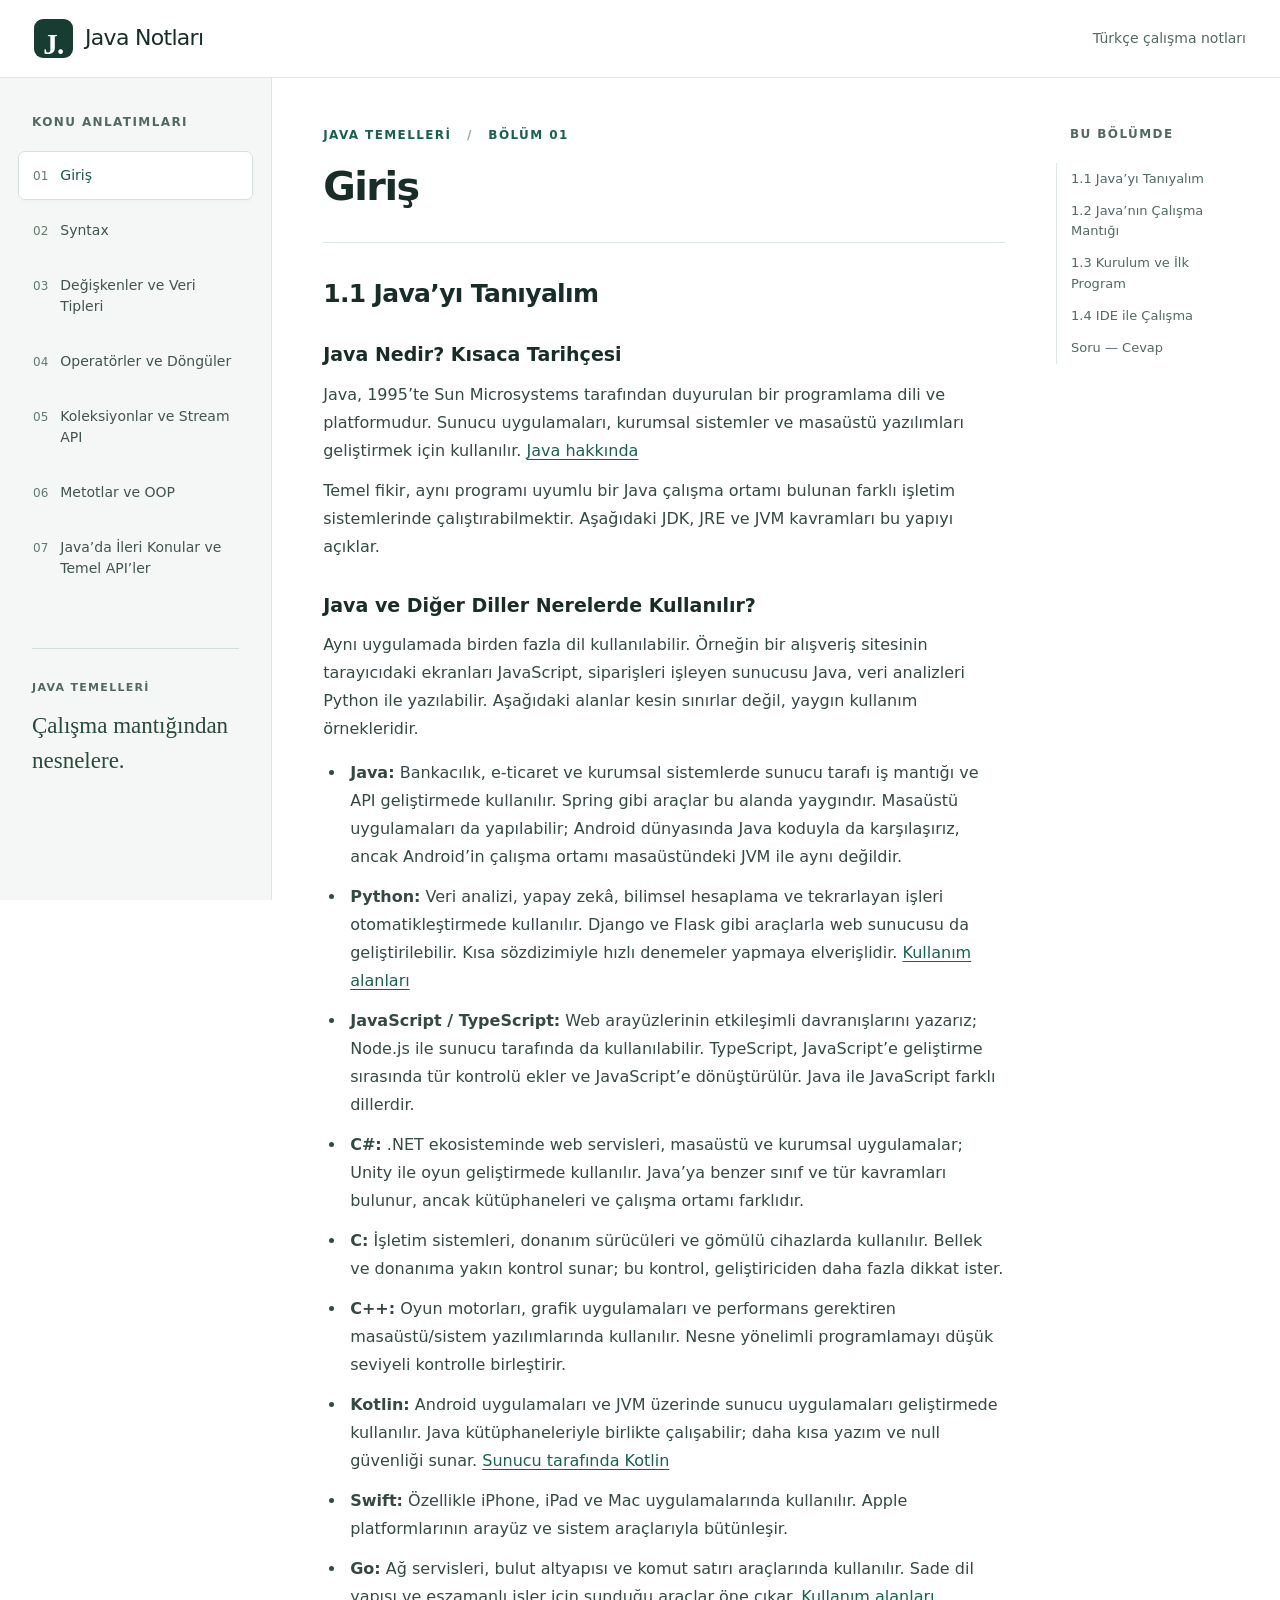
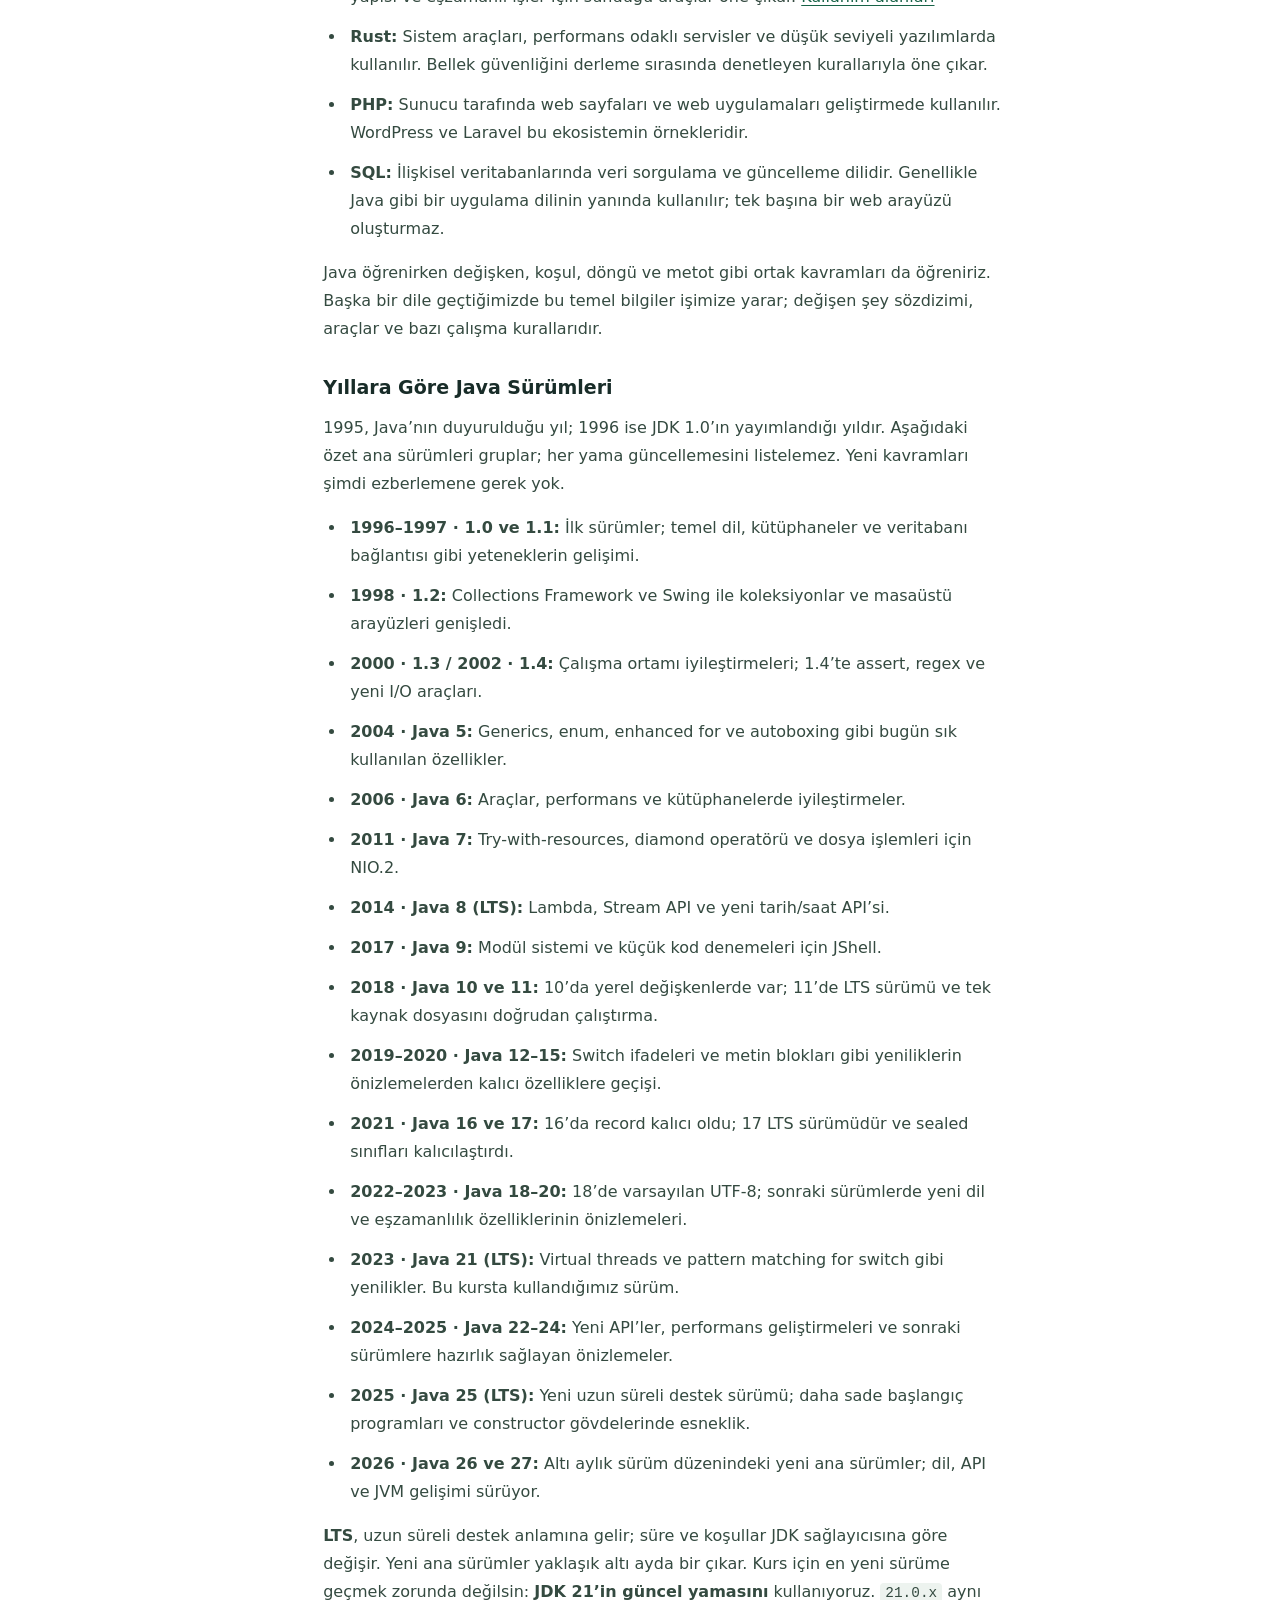
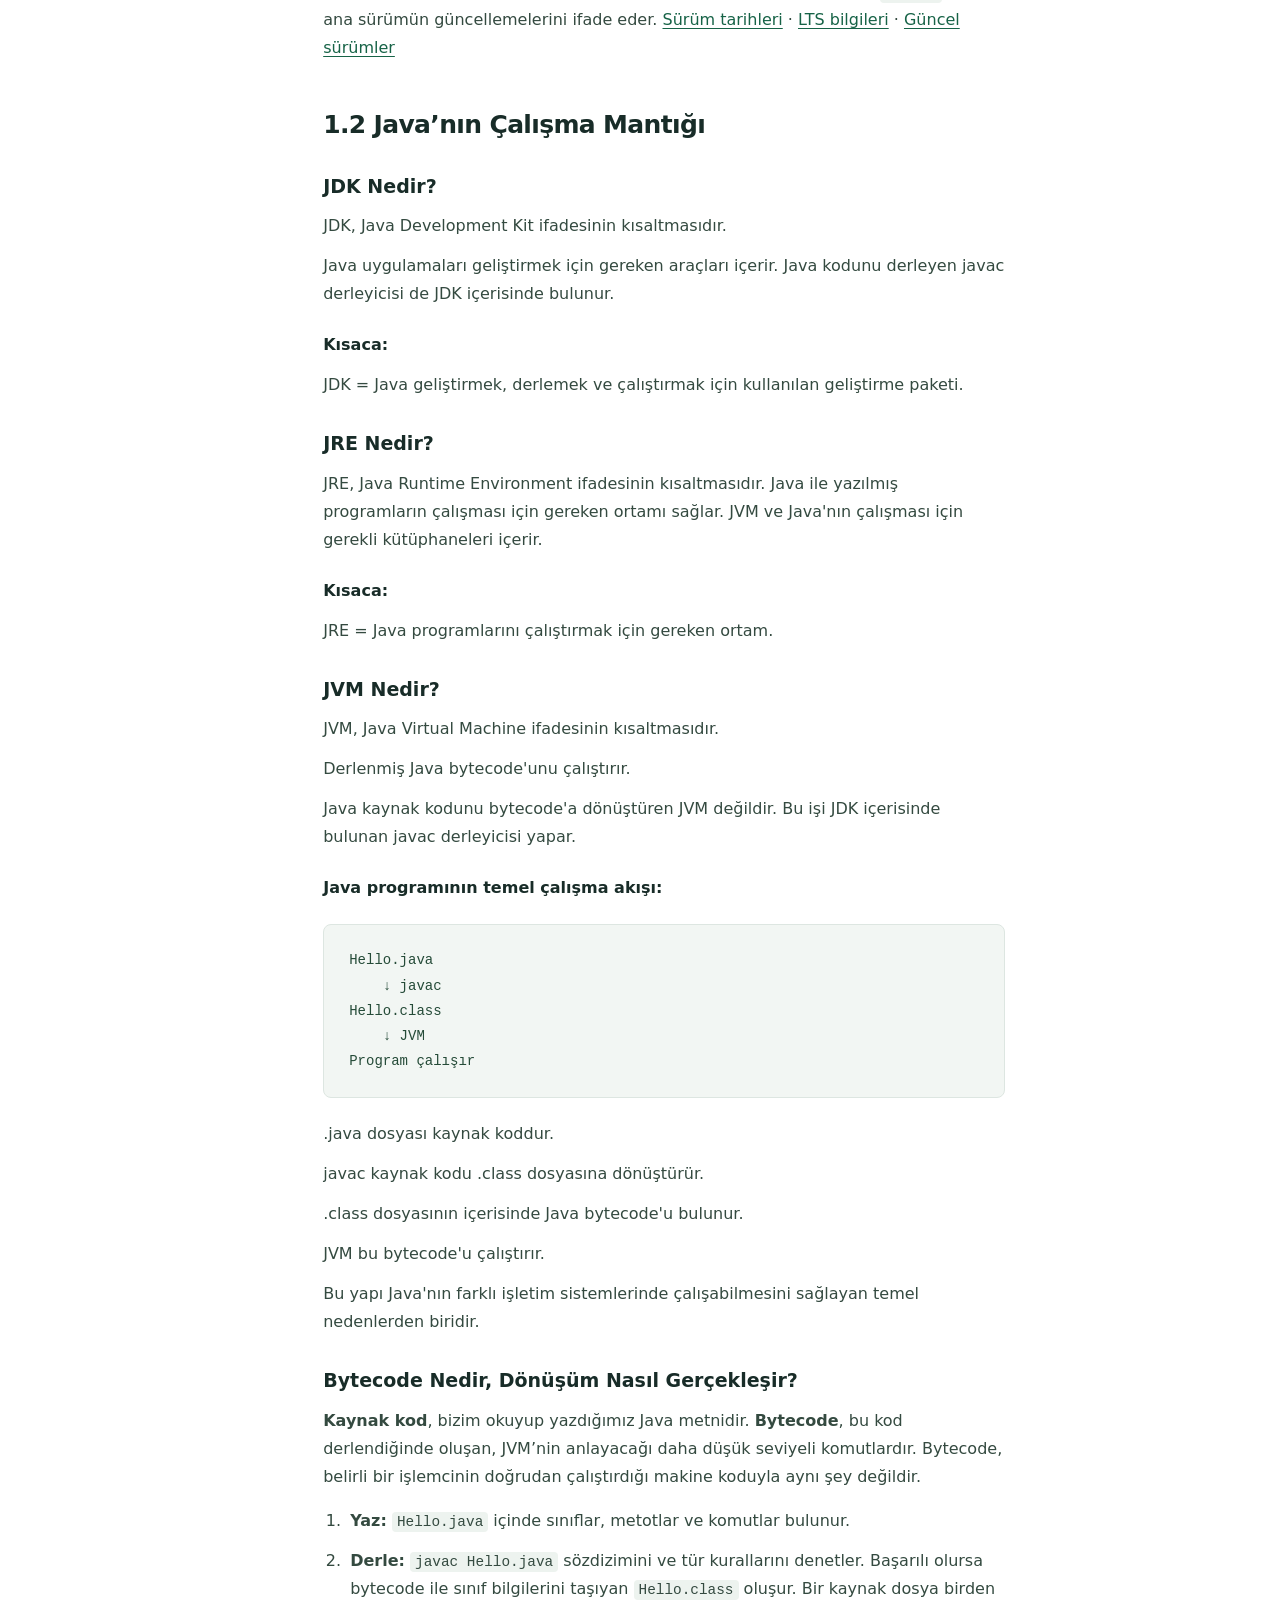
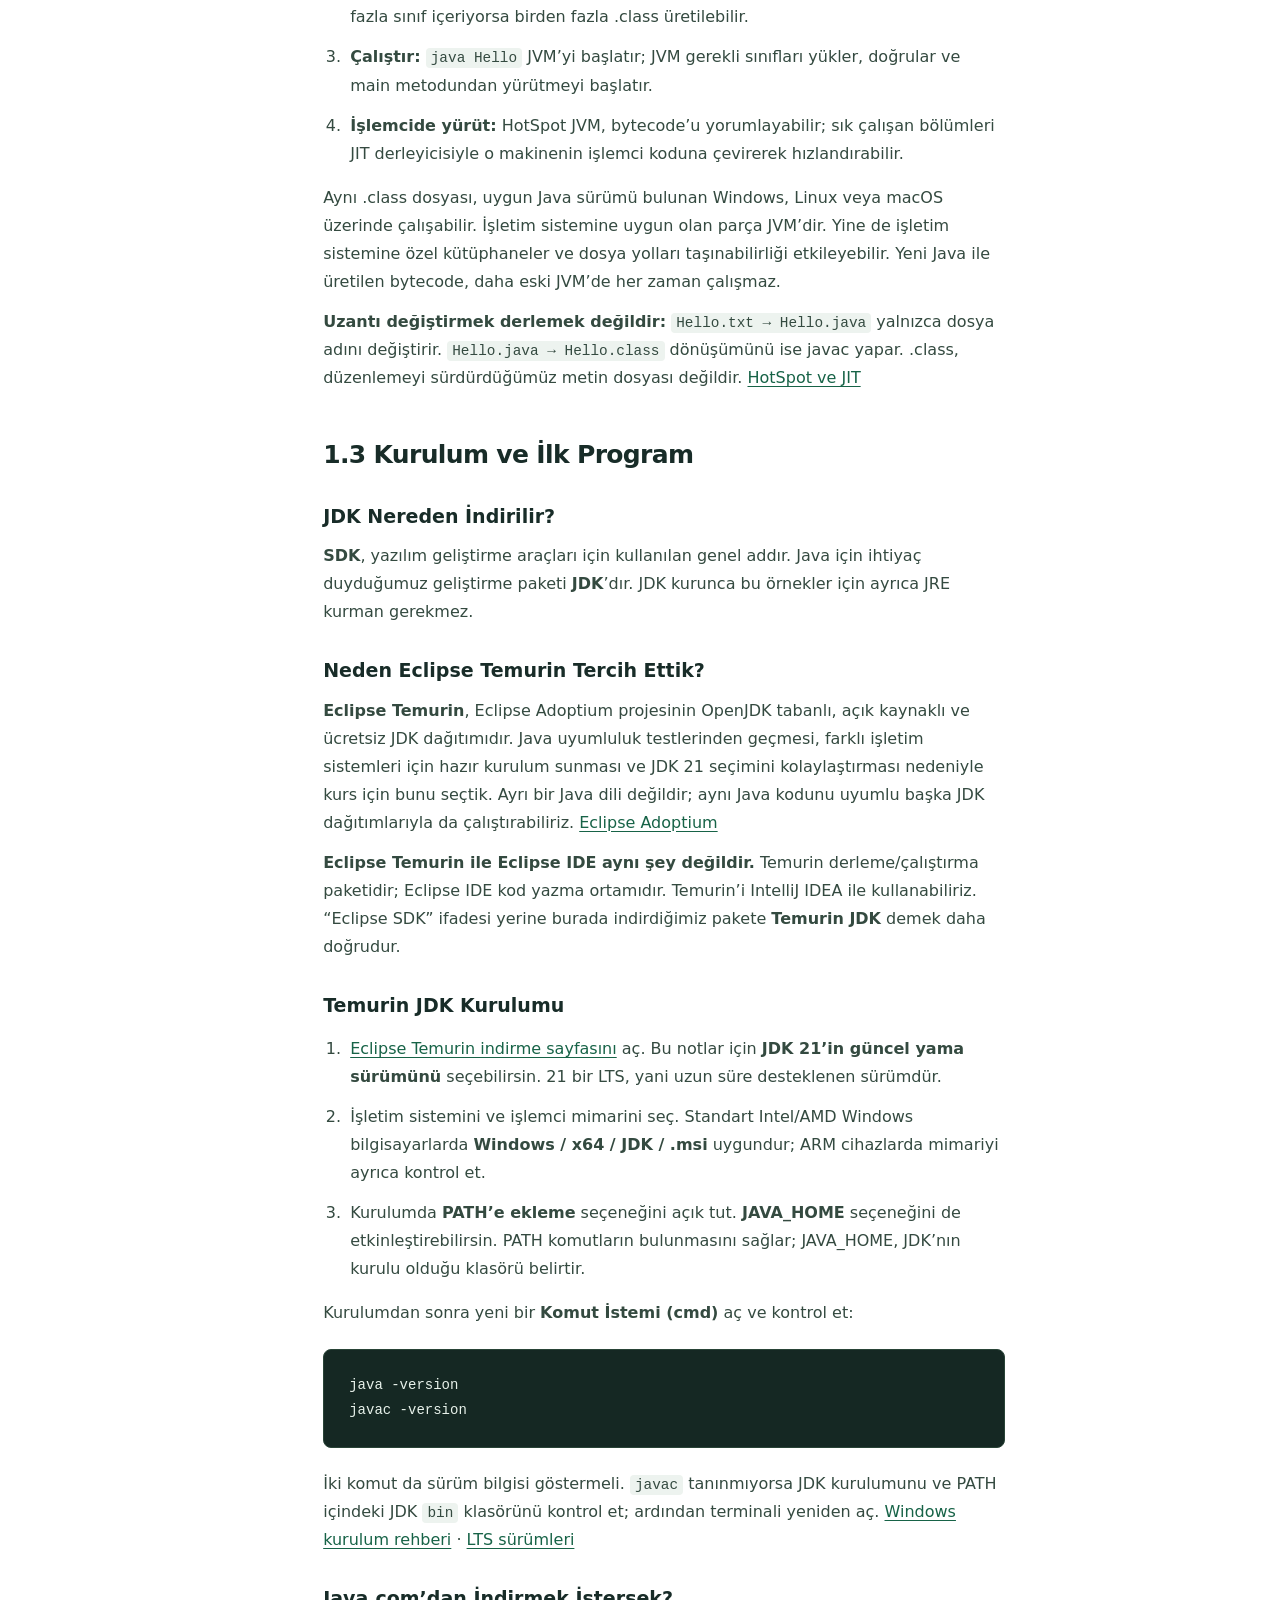
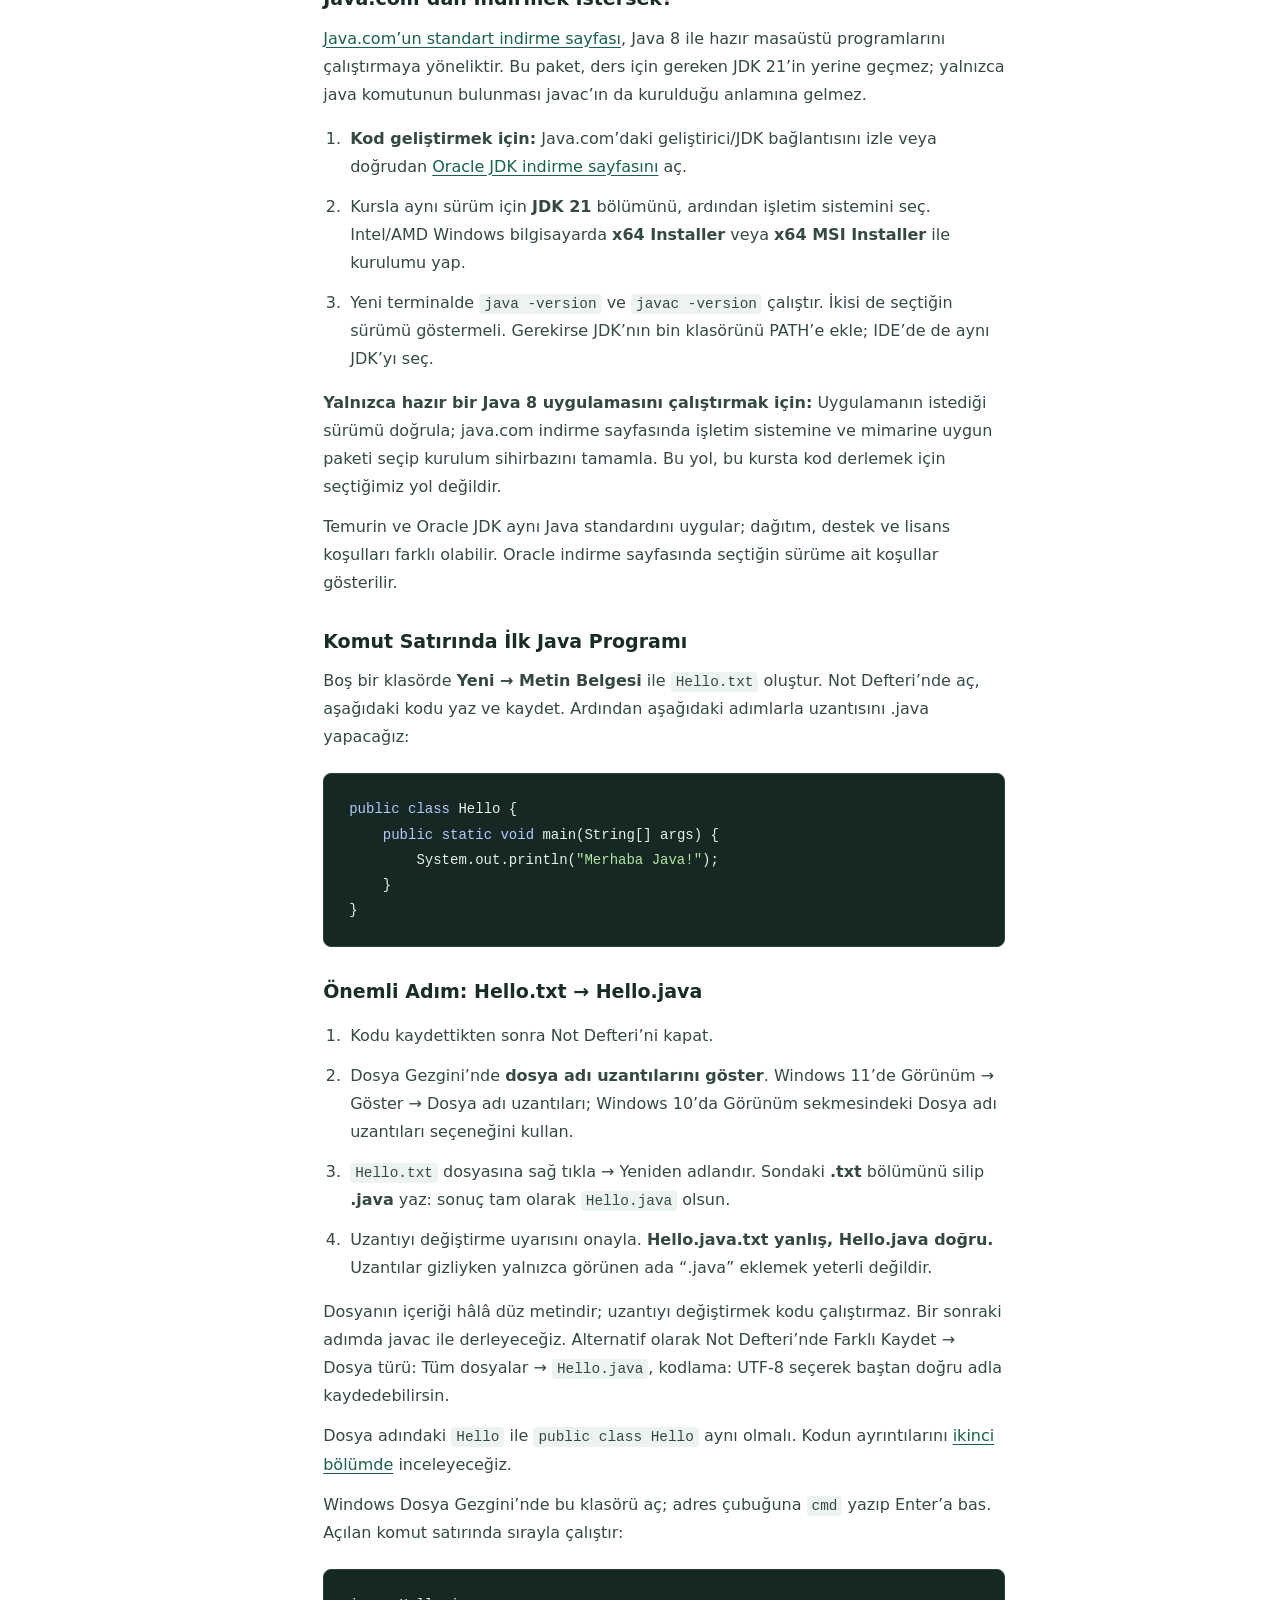
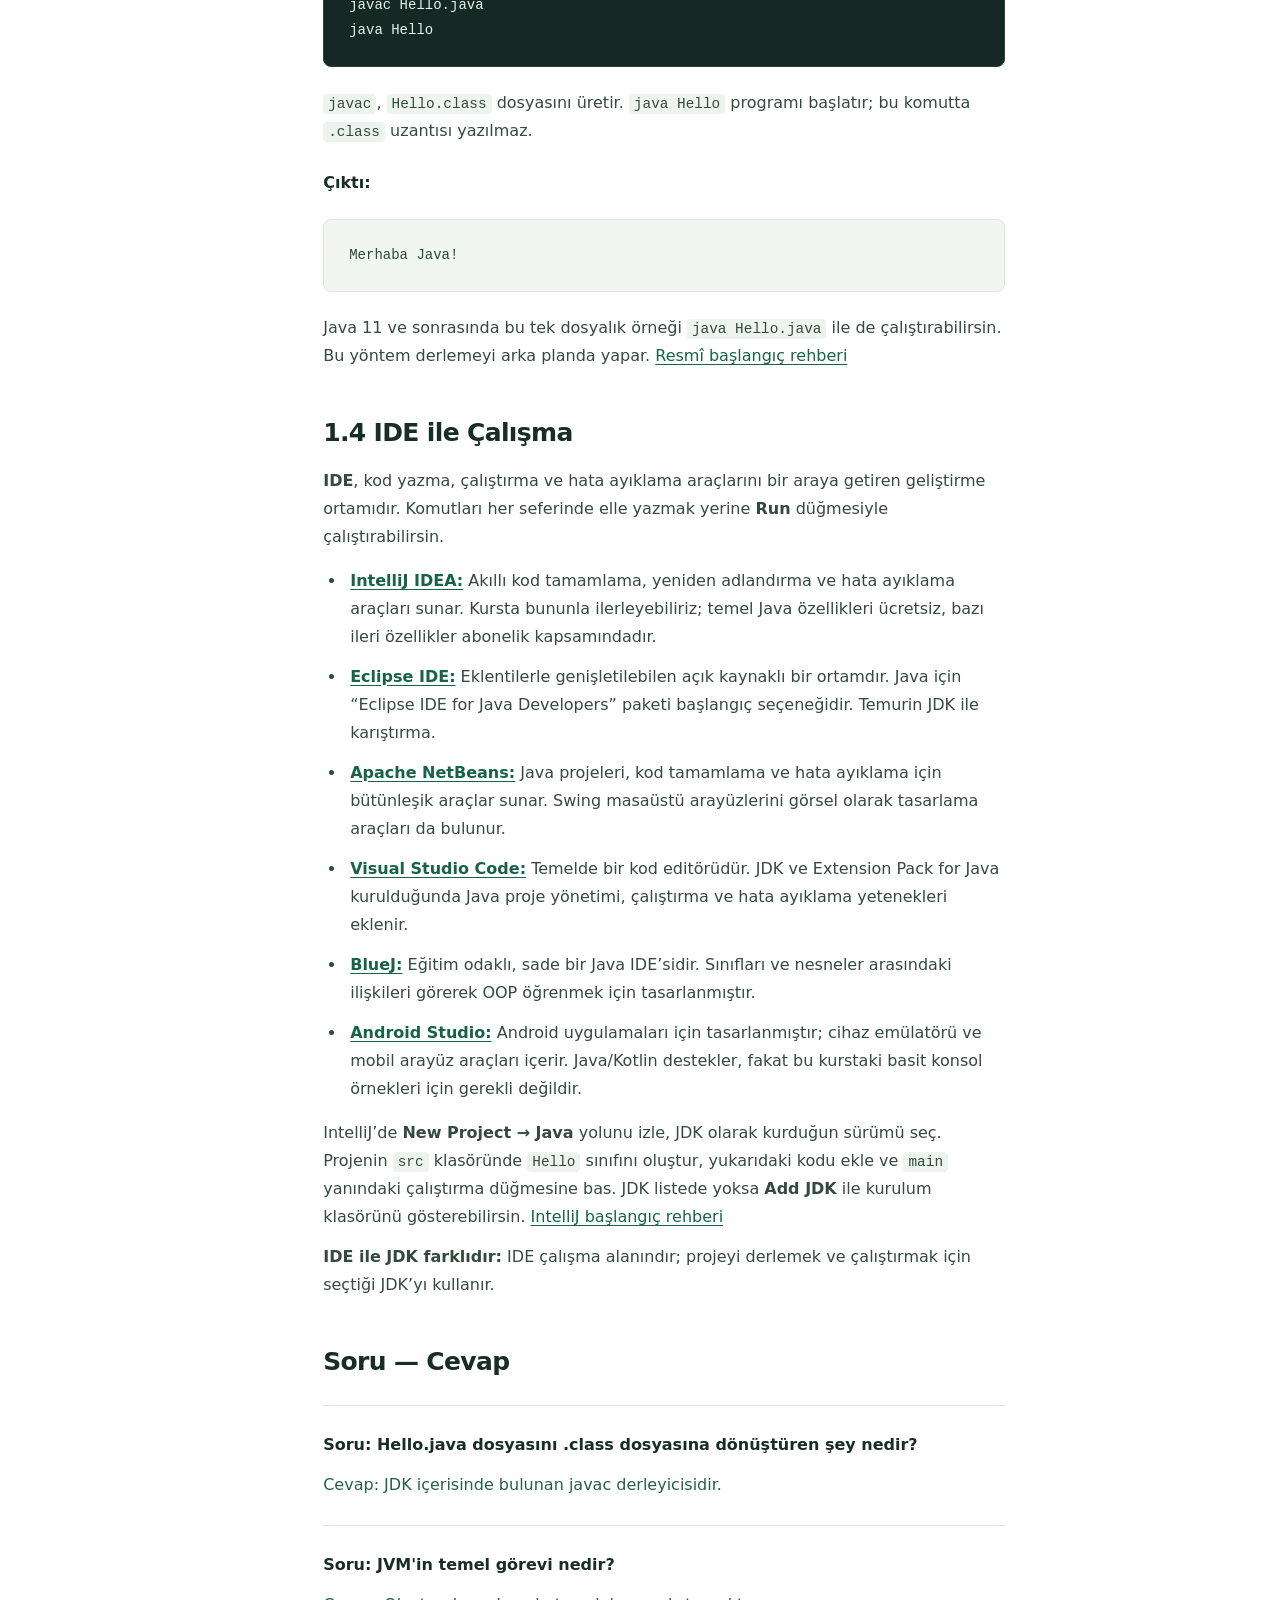
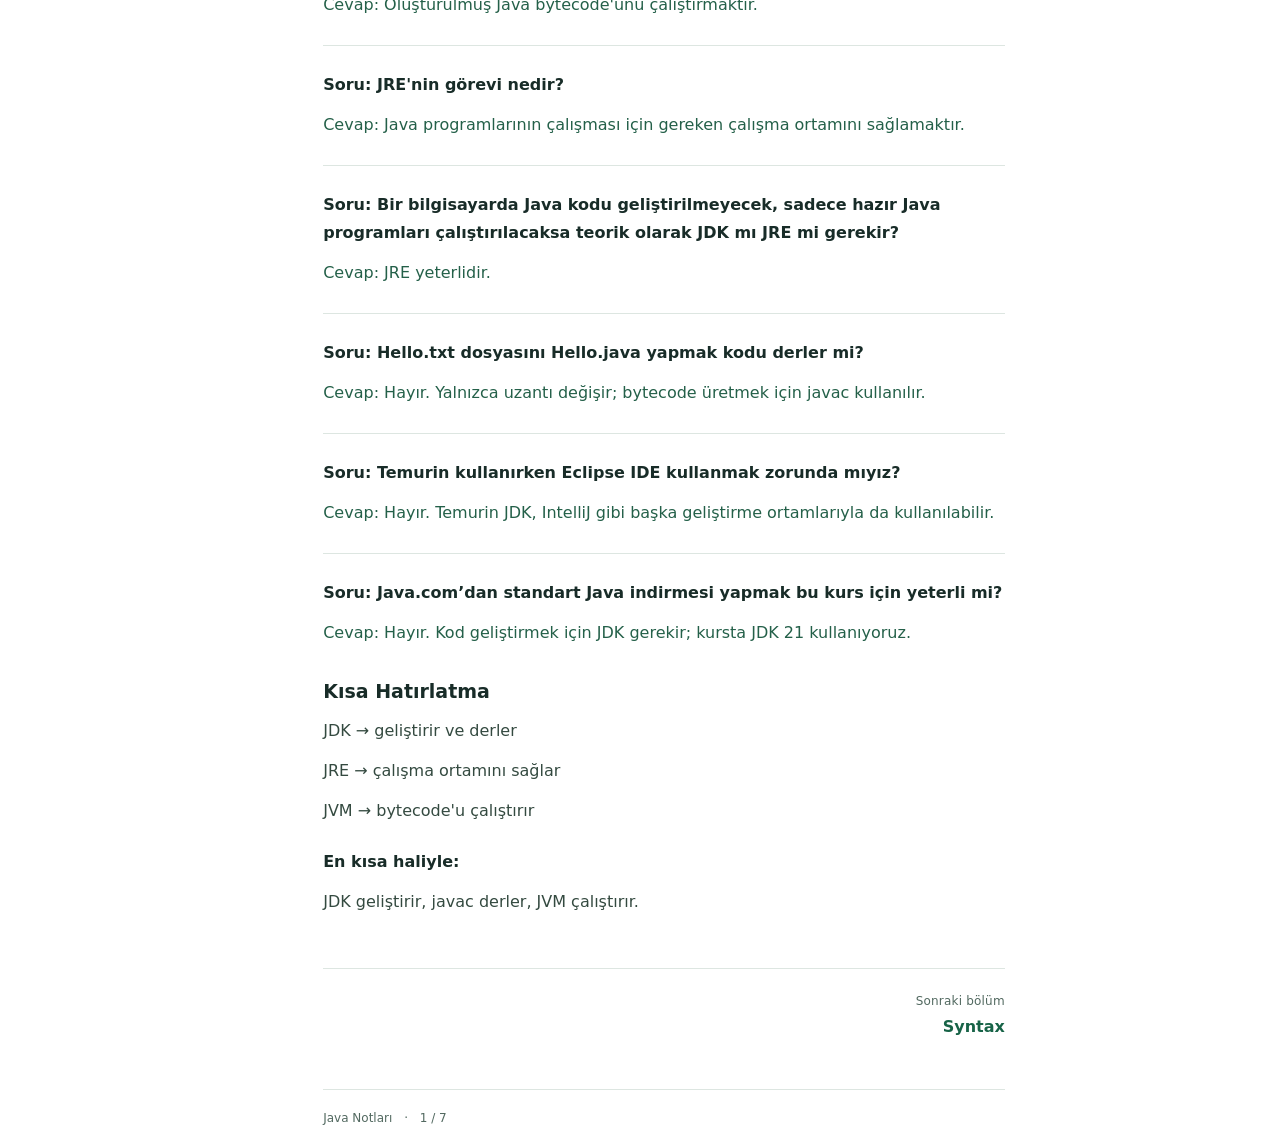
==== commit edf02365: "Ikinci bolumu Syntax olarak adlandir" ====
--- a/index.html
+++ b/index.html
@@ -7,7 +7,7 @@
 <link rel="stylesheet" href="style.css?v=3"><script src="app.js" defer></script></head>
 <body id="top"><a class="skip-link" href="#icerik">İçeriğe geç</a>
 <header class="topbar"><a class="brand" href="index.html"><span class="brand-mark" aria-hidden="true">J.</span><span>Java <strong>Notları</strong></span></a><span class="topbar-caption">Türkçe çalışma notları</span><button class="menu-toggle" type="button" aria-expanded="false" aria-controls="sidebar">☰ Konular</button></header>
-<div class="layout"><aside class="sidebar" id="sidebar"><p class="nav-label">KONU ANLATIMLARI</p><nav aria-label="Bölümler"><a href="index.html" aria-current="page"><span class="chapter-number">01</span><span>Giriş</span></a><a href="main-metodu.html"><span class="chapter-number">02</span><span>main method print ve comments</span></a><a href="degiskenler.html"><span class="chapter-number">03</span><span>Değişkenler ve Veri Tipleri</span></a><a href="operatorler-donguler.html"><span class="chapter-number">04</span><span>Operatörler ve Döngüler</span></a><a href="koleksiyonlar-stream.html"><span class="chapter-number">05</span><span>Koleksiyonlar ve Stream API</span></a><a href="metotlar-oop.html"><span class="chapter-number">06</span><span>Metotlar ve OOP</span></a><a href="ileri-konular-api.html"><span class="chapter-number">07</span><span>Java’da İleri Konular ve Temel API’ler</span></a></nav><div class="sidebar-note"><span>JAVA TEMELLERİ</span><p>Çalışma mantığından<br>nesnelere.</p></div></aside>
+<div class="layout"><aside class="sidebar" id="sidebar"><p class="nav-label">KONU ANLATIMLARI</p><nav aria-label="Bölümler"><a href="index.html" aria-current="page"><span class="chapter-number">01</span><span>Giriş</span></a><a href="main-metodu.html"><span class="chapter-number">02</span><span>Syntax</span></a><a href="degiskenler.html"><span class="chapter-number">03</span><span>Değişkenler ve Veri Tipleri</span></a><a href="operatorler-donguler.html"><span class="chapter-number">04</span><span>Operatörler ve Döngüler</span></a><a href="koleksiyonlar-stream.html"><span class="chapter-number">05</span><span>Koleksiyonlar ve Stream API</span></a><a href="metotlar-oop.html"><span class="chapter-number">06</span><span>Metotlar ve OOP</span></a><a href="ileri-konular-api.html"><span class="chapter-number">07</span><span>Java’da İleri Konular ve Temel API’ler</span></a></nav><div class="sidebar-note"><span>JAVA TEMELLERİ</span><p>Çalışma mantığından<br>nesnelere.</p></div></aside>
 <main id="icerik" tabindex="-1"><div class="chapter-heading"><p class="eyebrow">JAVA TEMELLERİ <span>/</span> BÖLÜM 01</p><h1>Giriş</h1></div>
 <details class="mobile-toc"><summary>Bu bölümde</summary><nav aria-label="Bölüm içi bağlantılar"><a href="#java-tarihce">1.1 Java’yı Tanıyalım</a><a href="#konu-1">1.2 Java’nın Çalışma Mantığı</a><a href="#jdk-kurulumu">1.3 Kurulum ve İlk Program</a><a href="#ide">1.4 IDE ile Çalışma</a><a href="#konu-4">Soru — Cevap</a></nav></details>
 <article><h2 id="java-tarihce">1.1 Java’yı Tanıyalım</h2>
@@ -127,5 +127,5 @@
 </ul>
 <p>IntelliJ’de <strong>New Project → Java</strong> yolunu izle, JDK olarak kurduğun sürümü seç. Projenin <code>src</code> klasöründe <code>Hello</code> sınıfını oluştur, yukarıdaki kodu ekle ve <code>main</code> yanındaki çalıştırma düğmesine bas. JDK listede yoksa <strong>Add JDK</strong> ile kurulum klasörünü gösterebilirsin. <a href="https://www.jetbrains.com/help/idea/creating-and-running-your-first-java-application.html">IntelliJ başlangıç rehberi</a></p>
 <p><strong>IDE ile JDK farklıdır:</strong> IDE çalışma alanındır; projeyi derlemek ve çalıştırmak için seçtiği JDK’yı kullanır.</p>
-<h2 id="konu-4">Soru — Cevap</h2><p class="question">Soru: Hello.java dosyasını .class dosyasına dönüştüren şey nedir?</p><p class="answer">Cevap: JDK içerisinde bulunan javac derleyicisidir.</p><p class="question">Soru: JVM'in temel görevi nedir?</p><p class="answer">Cevap: Oluşturulmuş Java bytecode'unu çalıştırmaktır.</p><p class="question">Soru: JRE'nin görevi nedir?</p><p class="answer">Cevap: Java programlarının çalışması için gereken çalışma ortamını sağlamaktır.</p><p class="question">Soru: Bir bilgisayarda Java kodu geliştirilmeyecek, sadece hazır Java programları çalıştırılacaksa teorik olarak JDK mı JRE mi gerekir?</p><p class="answer">Cevap: JRE yeterlidir.</p><p class="question">Soru: Hello.txt dosyasını Hello.java yapmak kodu derler mi?</p><p class="answer">Cevap: Hayır. Yalnızca uzantı değişir; bytecode üretmek için javac kullanılır.</p><p class="question">Soru: Temurin kullanırken Eclipse IDE kullanmak zorunda mıyız?</p><p class="answer">Cevap: Hayır. Temurin JDK, IntelliJ gibi başka geliştirme ortamlarıyla da kullanılabilir.</p><p class="question">Soru: Java.com’dan standart Java indirmesi yapmak bu kurs için yeterli mi?</p><p class="answer">Cevap: Hayır. Kod geliştirmek için JDK gerekir; kursta JDK 21 kullanıyoruz.</p><h3 id="konu-5">Kısa Hatırlatma</h3><p class="">JDK → geliştirir ve derler</p><p class="">JRE → çalışma ortamını sağlar</p><p class="">JVM → bytecode'u çalıştırır</p><p class="label">En kısa haliyle:</p><p class="">JDK geliştirir, javac derler, JVM çalıştırır.</p></article><nav class="pagination" aria-label="Bölümler arası geçiş"><span></span><a href="main-metodu.html"><small>Sonraki bölüm</small>main method print ve comments</a></nav><footer>Java Notları <span>·</span> 1 / 7</footer></main>
+<h2 id="konu-4">Soru — Cevap</h2><p class="question">Soru: Hello.java dosyasını .class dosyasına dönüştüren şey nedir?</p><p class="answer">Cevap: JDK içerisinde bulunan javac derleyicisidir.</p><p class="question">Soru: JVM'in temel görevi nedir?</p><p class="answer">Cevap: Oluşturulmuş Java bytecode'unu çalıştırmaktır.</p><p class="question">Soru: JRE'nin görevi nedir?</p><p class="answer">Cevap: Java programlarının çalışması için gereken çalışma ortamını sağlamaktır.</p><p class="question">Soru: Bir bilgisayarda Java kodu geliştirilmeyecek, sadece hazır Java programları çalıştırılacaksa teorik olarak JDK mı JRE mi gerekir?</p><p class="answer">Cevap: JRE yeterlidir.</p><p class="question">Soru: Hello.txt dosyasını Hello.java yapmak kodu derler mi?</p><p class="answer">Cevap: Hayır. Yalnızca uzantı değişir; bytecode üretmek için javac kullanılır.</p><p class="question">Soru: Temurin kullanırken Eclipse IDE kullanmak zorunda mıyız?</p><p class="answer">Cevap: Hayır. Temurin JDK, IntelliJ gibi başka geliştirme ortamlarıyla da kullanılabilir.</p><p class="question">Soru: Java.com’dan standart Java indirmesi yapmak bu kurs için yeterli mi?</p><p class="answer">Cevap: Hayır. Kod geliştirmek için JDK gerekir; kursta JDK 21 kullanıyoruz.</p><h3 id="konu-5">Kısa Hatırlatma</h3><p class="">JDK → geliştirir ve derler</p><p class="">JRE → çalışma ortamını sağlar</p><p class="">JVM → bytecode'u çalıştırır</p><p class="label">En kısa haliyle:</p><p class="">JDK geliştirir, javac derler, JVM çalıştırır.</p></article><nav class="pagination" aria-label="Bölümler arası geçiş"><span></span><a href="main-metodu.html"><small>Sonraki bölüm</small>Syntax</a></nav><footer>Java Notları <span>·</span> 1 / 7</footer></main>
 <aside class="toc"><p class="nav-label">BU BÖLÜMDE</p><nav aria-label="Sayfa içindekiler"><a href="#java-tarihce">1.1 Java’yı Tanıyalım</a><a href="#konu-1">1.2 Java’nın Çalışma Mantığı</a><a href="#jdk-kurulumu">1.3 Kurulum ve İlk Program</a><a href="#ide">1.4 IDE ile Çalışma</a><a href="#konu-4">Soru — Cevap</a></nav></aside></div></body></html>
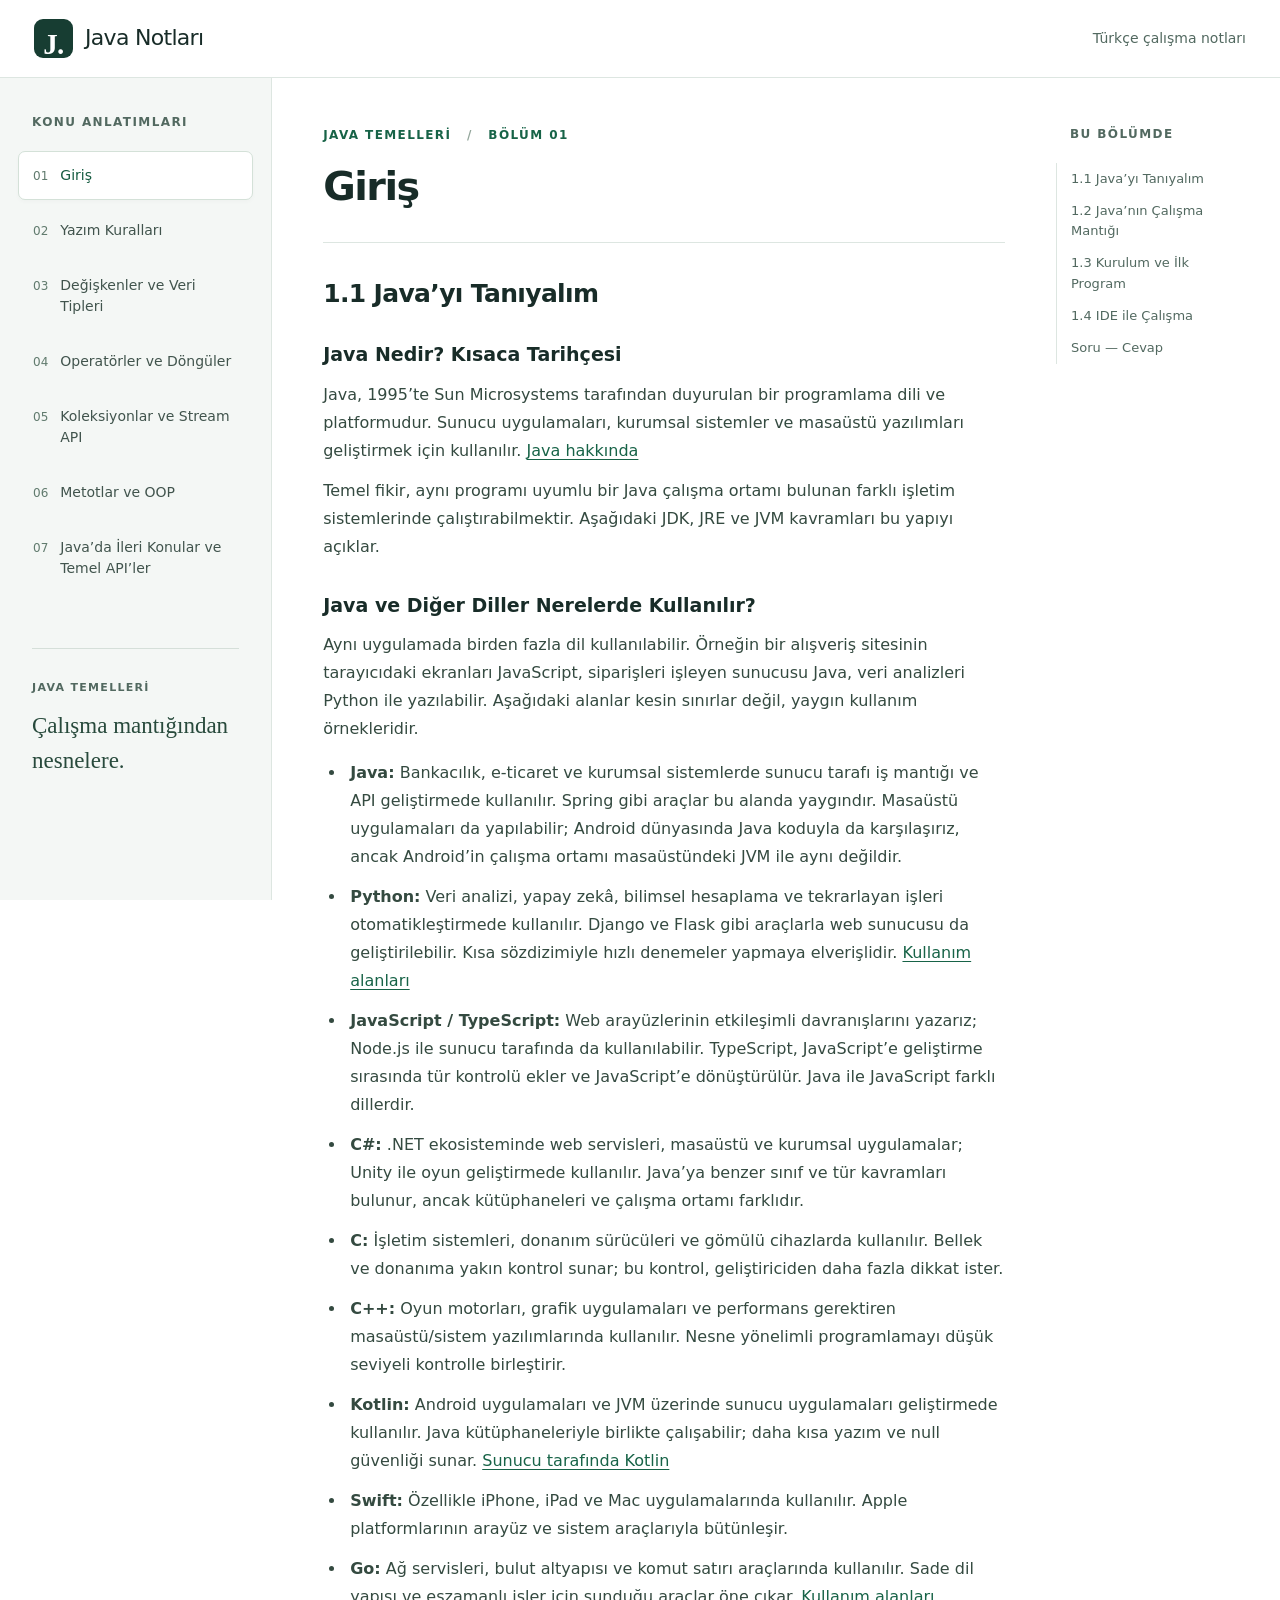
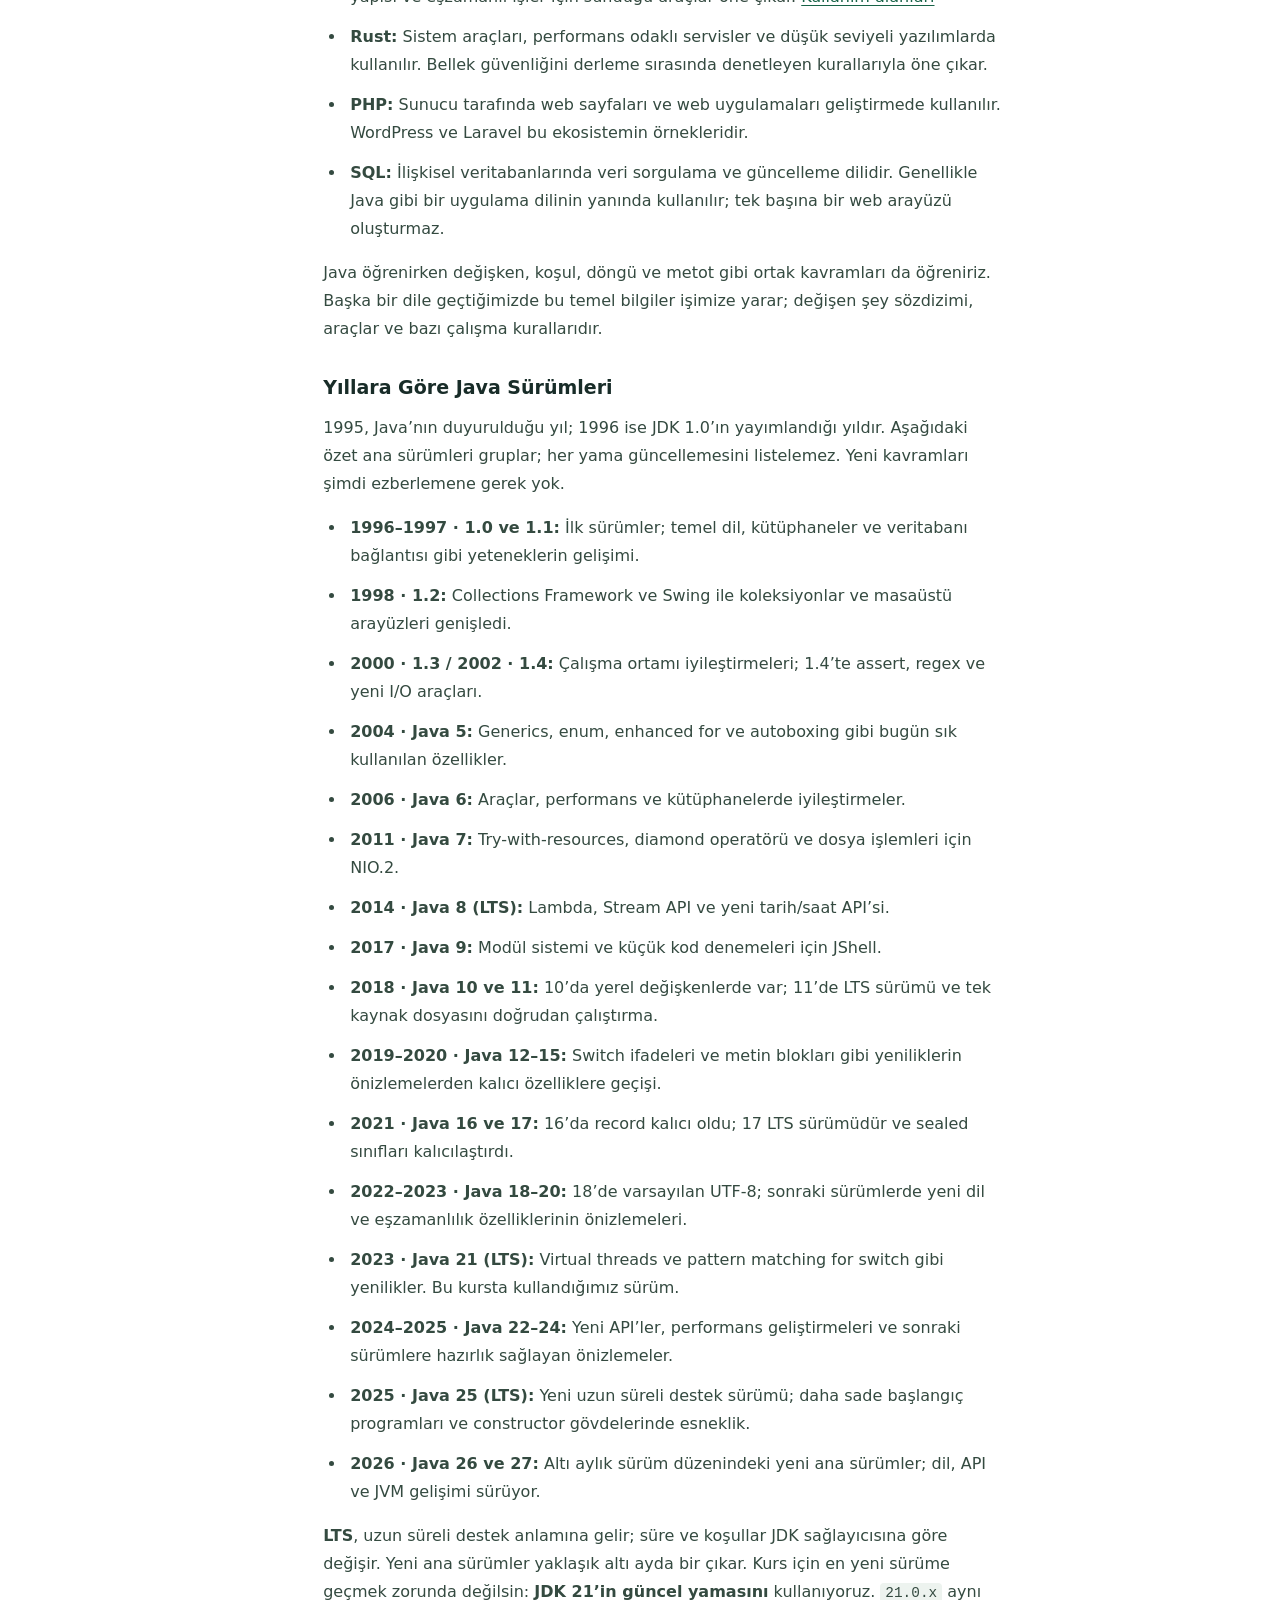
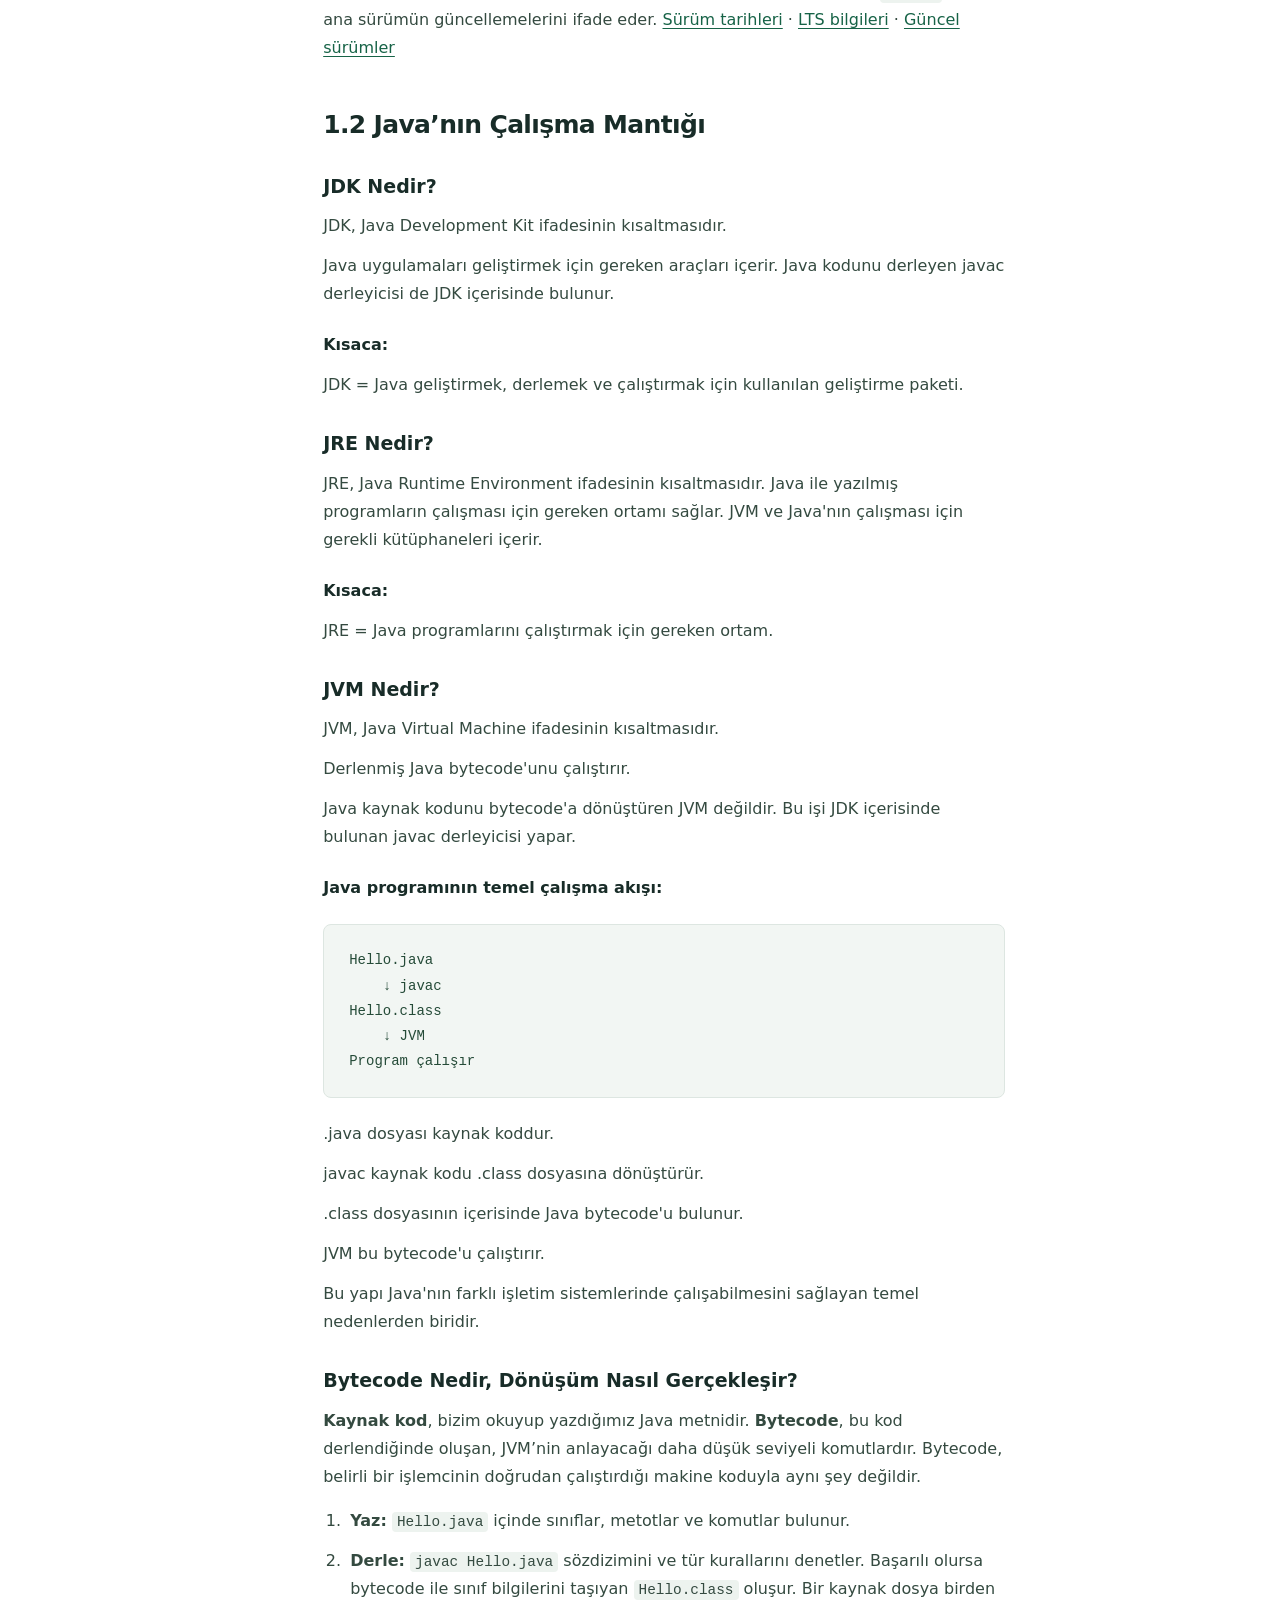
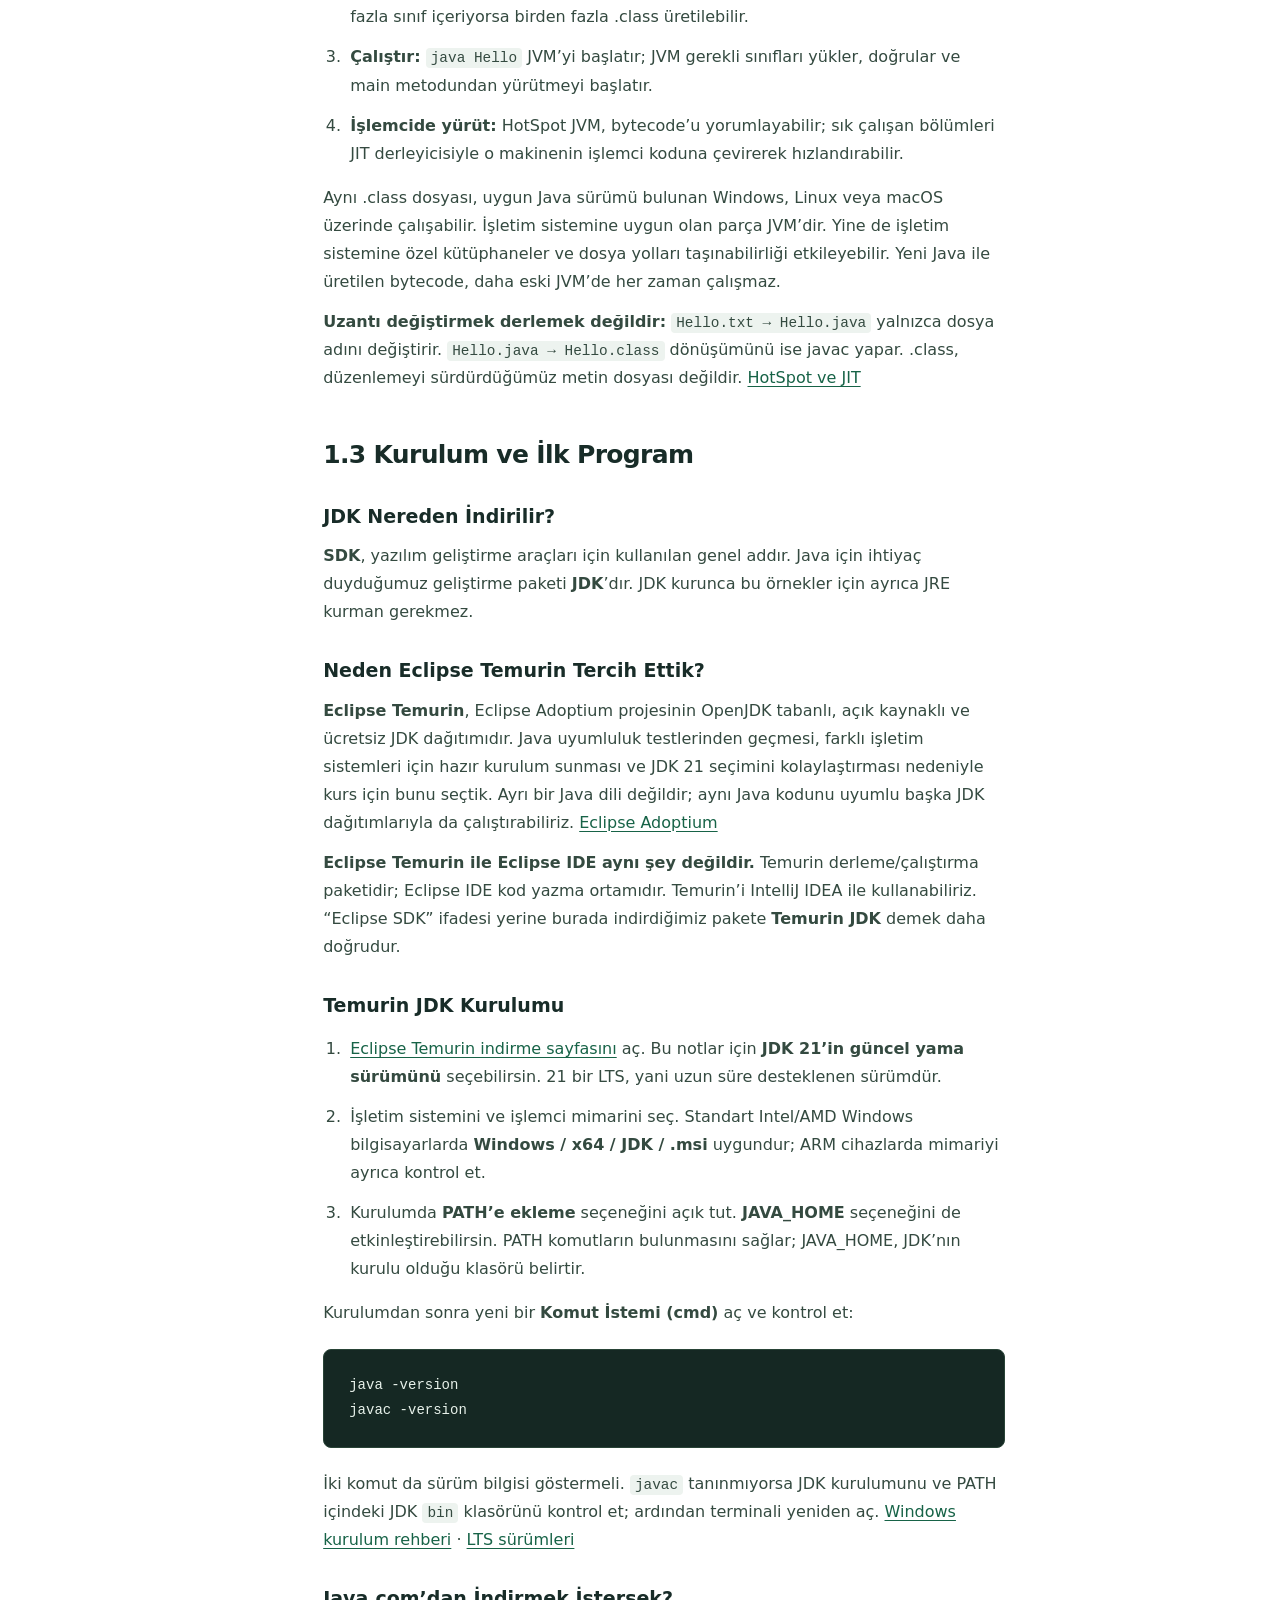
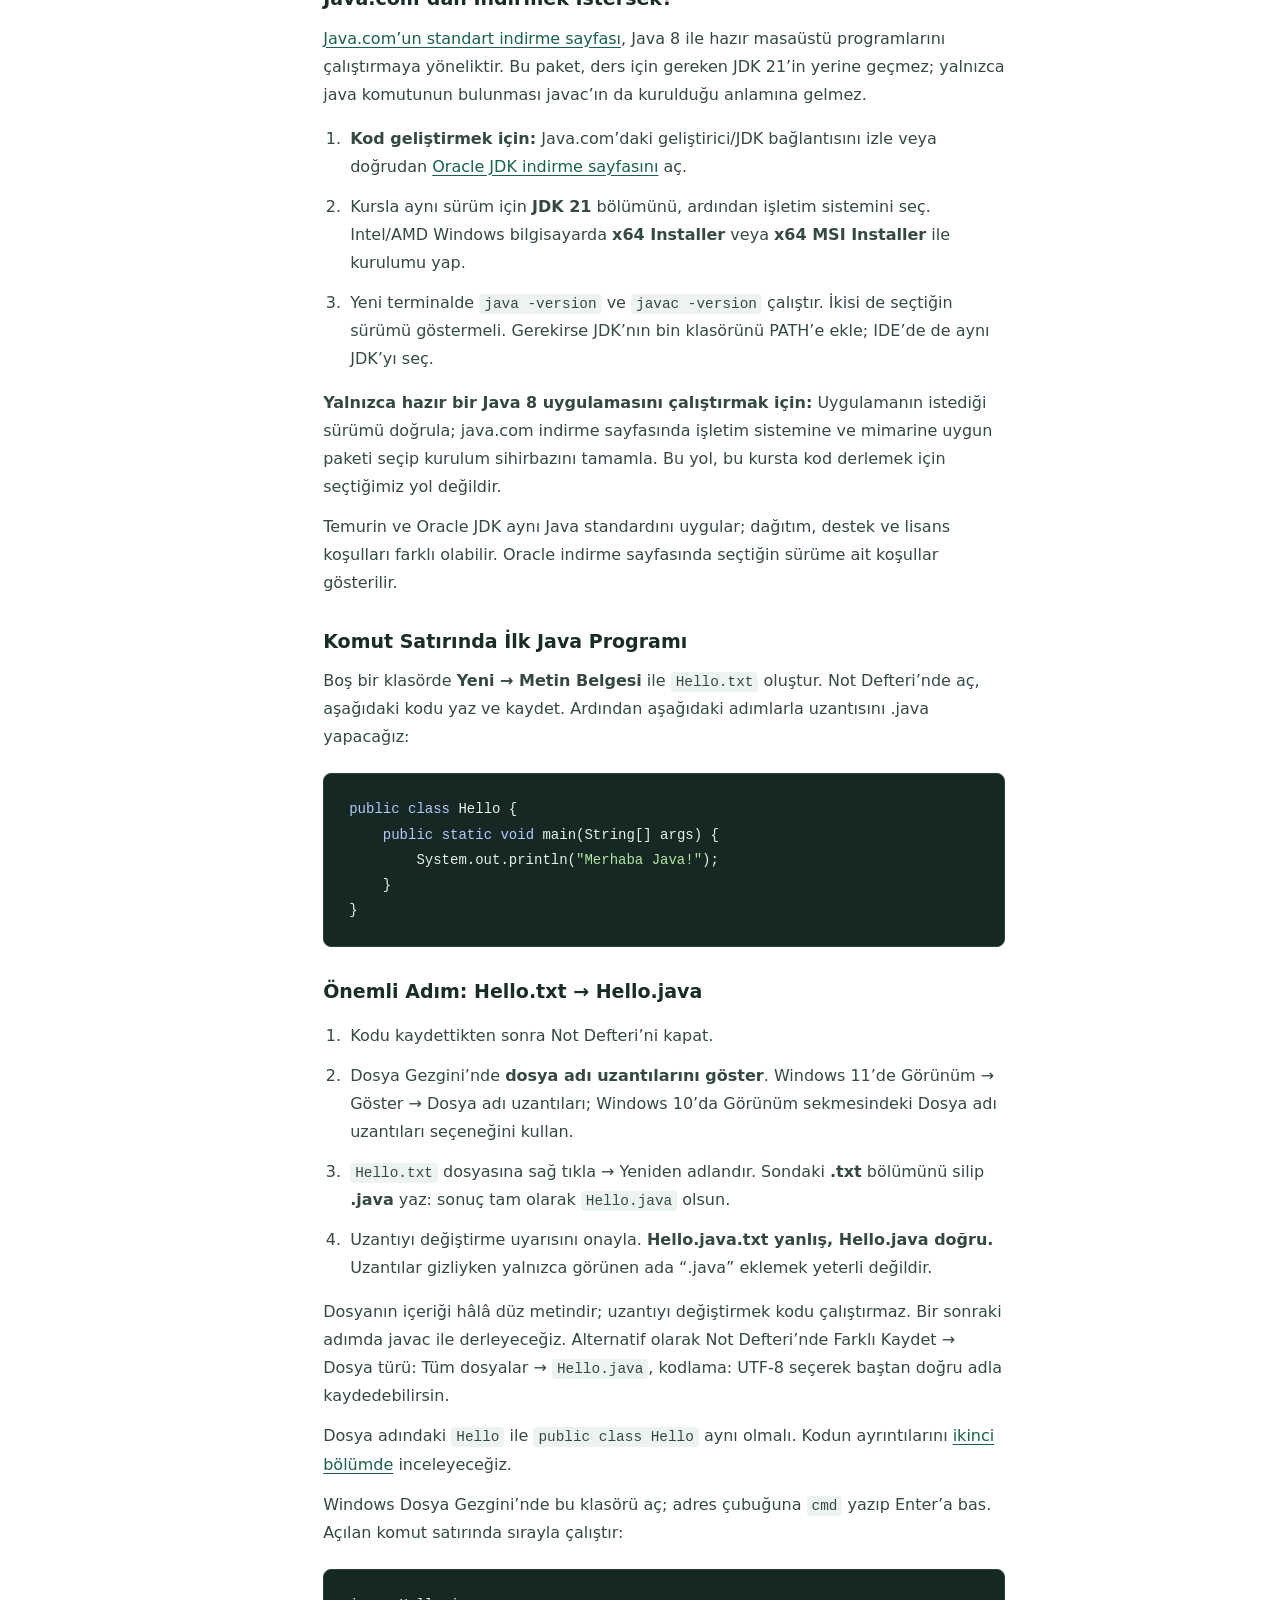
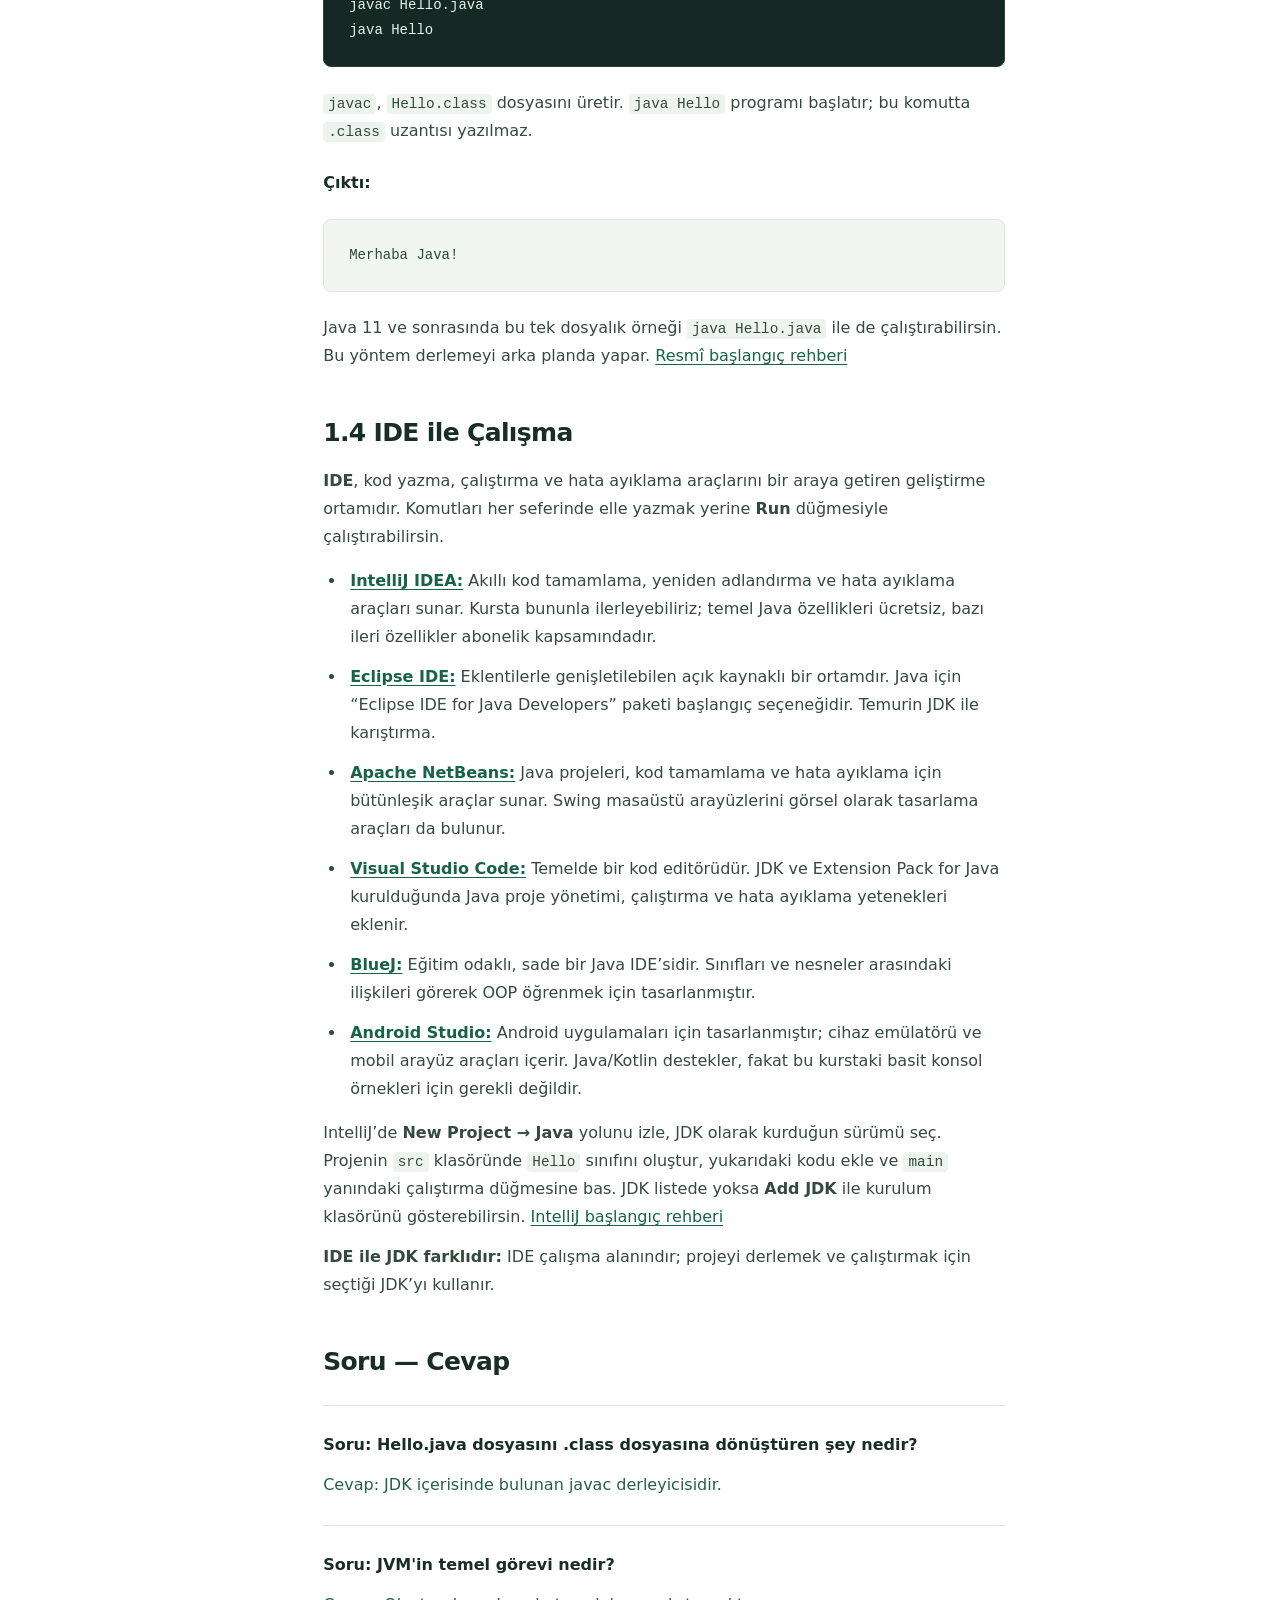
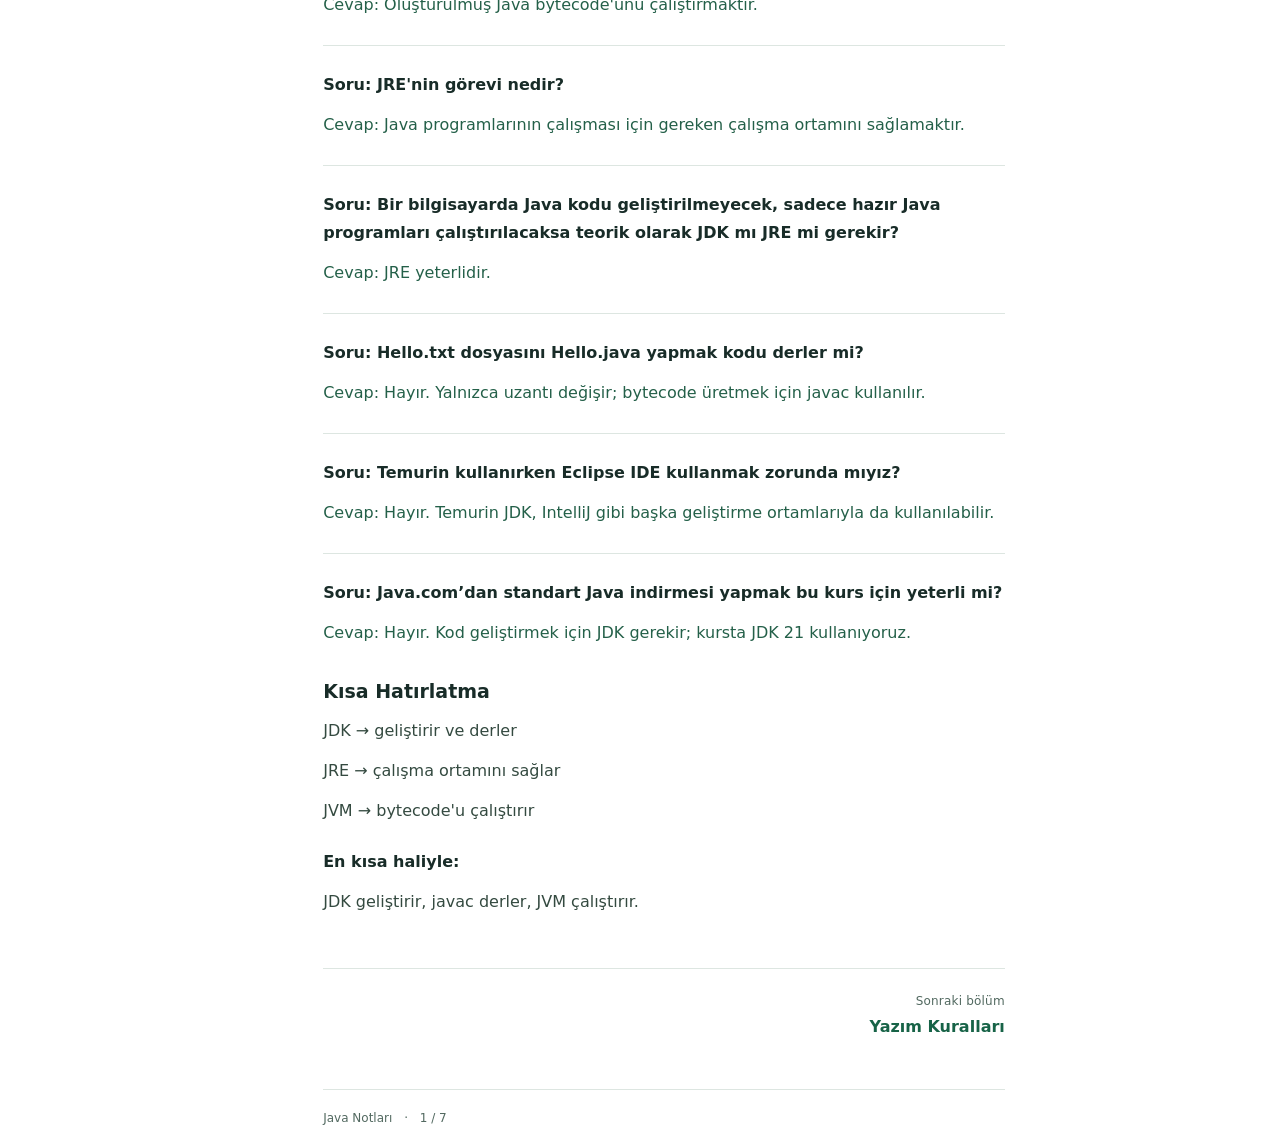
==== commit 84547967: "Ikinci bolum basligini Yazim Kurallari olarak guncelle" ====
--- a/index.html
+++ b/index.html
@@ -7,7 +7,7 @@
 <link rel="stylesheet" href="style.css?v=3"><script src="app.js" defer></script></head>
 <body id="top"><a class="skip-link" href="#icerik">İçeriğe geç</a>
 <header class="topbar"><a class="brand" href="index.html"><span class="brand-mark" aria-hidden="true">J.</span><span>Java <strong>Notları</strong></span></a><span class="topbar-caption">Türkçe çalışma notları</span><button class="menu-toggle" type="button" aria-expanded="false" aria-controls="sidebar">☰ Konular</button></header>
-<div class="layout"><aside class="sidebar" id="sidebar"><p class="nav-label">KONU ANLATIMLARI</p><nav aria-label="Bölümler"><a href="index.html" aria-current="page"><span class="chapter-number">01</span><span>Giriş</span></a><a href="main-metodu.html"><span class="chapter-number">02</span><span>Syntax</span></a><a href="degiskenler.html"><span class="chapter-number">03</span><span>Değişkenler ve Veri Tipleri</span></a><a href="operatorler-donguler.html"><span class="chapter-number">04</span><span>Operatörler ve Döngüler</span></a><a href="koleksiyonlar-stream.html"><span class="chapter-number">05</span><span>Koleksiyonlar ve Stream API</span></a><a href="metotlar-oop.html"><span class="chapter-number">06</span><span>Metotlar ve OOP</span></a><a href="ileri-konular-api.html"><span class="chapter-number">07</span><span>Java’da İleri Konular ve Temel API’ler</span></a></nav><div class="sidebar-note"><span>JAVA TEMELLERİ</span><p>Çalışma mantığından<br>nesnelere.</p></div></aside>
+<div class="layout"><aside class="sidebar" id="sidebar"><p class="nav-label">KONU ANLATIMLARI</p><nav aria-label="Bölümler"><a href="index.html" aria-current="page"><span class="chapter-number">01</span><span>Giriş</span></a><a href="main-metodu.html"><span class="chapter-number">02</span><span>Yazım Kuralları</span></a><a href="degiskenler.html"><span class="chapter-number">03</span><span>Değişkenler ve Veri Tipleri</span></a><a href="operatorler-donguler.html"><span class="chapter-number">04</span><span>Operatörler ve Döngüler</span></a><a href="koleksiyonlar-stream.html"><span class="chapter-number">05</span><span>Koleksiyonlar ve Stream API</span></a><a href="metotlar-oop.html"><span class="chapter-number">06</span><span>Metotlar ve OOP</span></a><a href="ileri-konular-api.html"><span class="chapter-number">07</span><span>Java’da İleri Konular ve Temel API’ler</span></a></nav><div class="sidebar-note"><span>JAVA TEMELLERİ</span><p>Çalışma mantığından<br>nesnelere.</p></div></aside>
 <main id="icerik" tabindex="-1"><div class="chapter-heading"><p class="eyebrow">JAVA TEMELLERİ <span>/</span> BÖLÜM 01</p><h1>Giriş</h1></div>
 <details class="mobile-toc"><summary>Bu bölümde</summary><nav aria-label="Bölüm içi bağlantılar"><a href="#java-tarihce">1.1 Java’yı Tanıyalım</a><a href="#konu-1">1.2 Java’nın Çalışma Mantığı</a><a href="#jdk-kurulumu">1.3 Kurulum ve İlk Program</a><a href="#ide">1.4 IDE ile Çalışma</a><a href="#konu-4">Soru — Cevap</a></nav></details>
 <article><h2 id="java-tarihce">1.1 Java’yı Tanıyalım</h2>
@@ -127,5 +127,5 @@
 </ul>
 <p>IntelliJ’de <strong>New Project → Java</strong> yolunu izle, JDK olarak kurduğun sürümü seç. Projenin <code>src</code> klasöründe <code>Hello</code> sınıfını oluştur, yukarıdaki kodu ekle ve <code>main</code> yanındaki çalıştırma düğmesine bas. JDK listede yoksa <strong>Add JDK</strong> ile kurulum klasörünü gösterebilirsin. <a href="https://www.jetbrains.com/help/idea/creating-and-running-your-first-java-application.html">IntelliJ başlangıç rehberi</a></p>
 <p><strong>IDE ile JDK farklıdır:</strong> IDE çalışma alanındır; projeyi derlemek ve çalıştırmak için seçtiği JDK’yı kullanır.</p>
-<h2 id="konu-4">Soru — Cevap</h2><p class="question">Soru: Hello.java dosyasını .class dosyasına dönüştüren şey nedir?</p><p class="answer">Cevap: JDK içerisinde bulunan javac derleyicisidir.</p><p class="question">Soru: JVM'in temel görevi nedir?</p><p class="answer">Cevap: Oluşturulmuş Java bytecode'unu çalıştırmaktır.</p><p class="question">Soru: JRE'nin görevi nedir?</p><p class="answer">Cevap: Java programlarının çalışması için gereken çalışma ortamını sağlamaktır.</p><p class="question">Soru: Bir bilgisayarda Java kodu geliştirilmeyecek, sadece hazır Java programları çalıştırılacaksa teorik olarak JDK mı JRE mi gerekir?</p><p class="answer">Cevap: JRE yeterlidir.</p><p class="question">Soru: Hello.txt dosyasını Hello.java yapmak kodu derler mi?</p><p class="answer">Cevap: Hayır. Yalnızca uzantı değişir; bytecode üretmek için javac kullanılır.</p><p class="question">Soru: Temurin kullanırken Eclipse IDE kullanmak zorunda mıyız?</p><p class="answer">Cevap: Hayır. Temurin JDK, IntelliJ gibi başka geliştirme ortamlarıyla da kullanılabilir.</p><p class="question">Soru: Java.com’dan standart Java indirmesi yapmak bu kurs için yeterli mi?</p><p class="answer">Cevap: Hayır. Kod geliştirmek için JDK gerekir; kursta JDK 21 kullanıyoruz.</p><h3 id="konu-5">Kısa Hatırlatma</h3><p class="">JDK → geliştirir ve derler</p><p class="">JRE → çalışma ortamını sağlar</p><p class="">JVM → bytecode'u çalıştırır</p><p class="label">En kısa haliyle:</p><p class="">JDK geliştirir, javac derler, JVM çalıştırır.</p></article><nav class="pagination" aria-label="Bölümler arası geçiş"><span></span><a href="main-metodu.html"><small>Sonraki bölüm</small>Syntax</a></nav><footer>Java Notları <span>·</span> 1 / 7</footer></main>
+<h2 id="konu-4">Soru — Cevap</h2><p class="question">Soru: Hello.java dosyasını .class dosyasına dönüştüren şey nedir?</p><p class="answer">Cevap: JDK içerisinde bulunan javac derleyicisidir.</p><p class="question">Soru: JVM'in temel görevi nedir?</p><p class="answer">Cevap: Oluşturulmuş Java bytecode'unu çalıştırmaktır.</p><p class="question">Soru: JRE'nin görevi nedir?</p><p class="answer">Cevap: Java programlarının çalışması için gereken çalışma ortamını sağlamaktır.</p><p class="question">Soru: Bir bilgisayarda Java kodu geliştirilmeyecek, sadece hazır Java programları çalıştırılacaksa teorik olarak JDK mı JRE mi gerekir?</p><p class="answer">Cevap: JRE yeterlidir.</p><p class="question">Soru: Hello.txt dosyasını Hello.java yapmak kodu derler mi?</p><p class="answer">Cevap: Hayır. Yalnızca uzantı değişir; bytecode üretmek için javac kullanılır.</p><p class="question">Soru: Temurin kullanırken Eclipse IDE kullanmak zorunda mıyız?</p><p class="answer">Cevap: Hayır. Temurin JDK, IntelliJ gibi başka geliştirme ortamlarıyla da kullanılabilir.</p><p class="question">Soru: Java.com’dan standart Java indirmesi yapmak bu kurs için yeterli mi?</p><p class="answer">Cevap: Hayır. Kod geliştirmek için JDK gerekir; kursta JDK 21 kullanıyoruz.</p><h3 id="konu-5">Kısa Hatırlatma</h3><p class="">JDK → geliştirir ve derler</p><p class="">JRE → çalışma ortamını sağlar</p><p class="">JVM → bytecode'u çalıştırır</p><p class="label">En kısa haliyle:</p><p class="">JDK geliştirir, javac derler, JVM çalıştırır.</p></article><nav class="pagination" aria-label="Bölümler arası geçiş"><span></span><a href="main-metodu.html"><small>Sonraki bölüm</small>Yazım Kuralları</a></nav><footer>Java Notları <span>·</span> 1 / 7</footer></main>
 <aside class="toc"><p class="nav-label">BU BÖLÜMDE</p><nav aria-label="Sayfa içindekiler"><a href="#java-tarihce">1.1 Java’yı Tanıyalım</a><a href="#konu-1">1.2 Java’nın Çalışma Mantığı</a><a href="#jdk-kurulumu">1.3 Kurulum ve İlk Program</a><a href="#ide">1.4 IDE ile Çalışma</a><a href="#konu-4">Soru — Cevap</a></nav></aside></div></body></html>
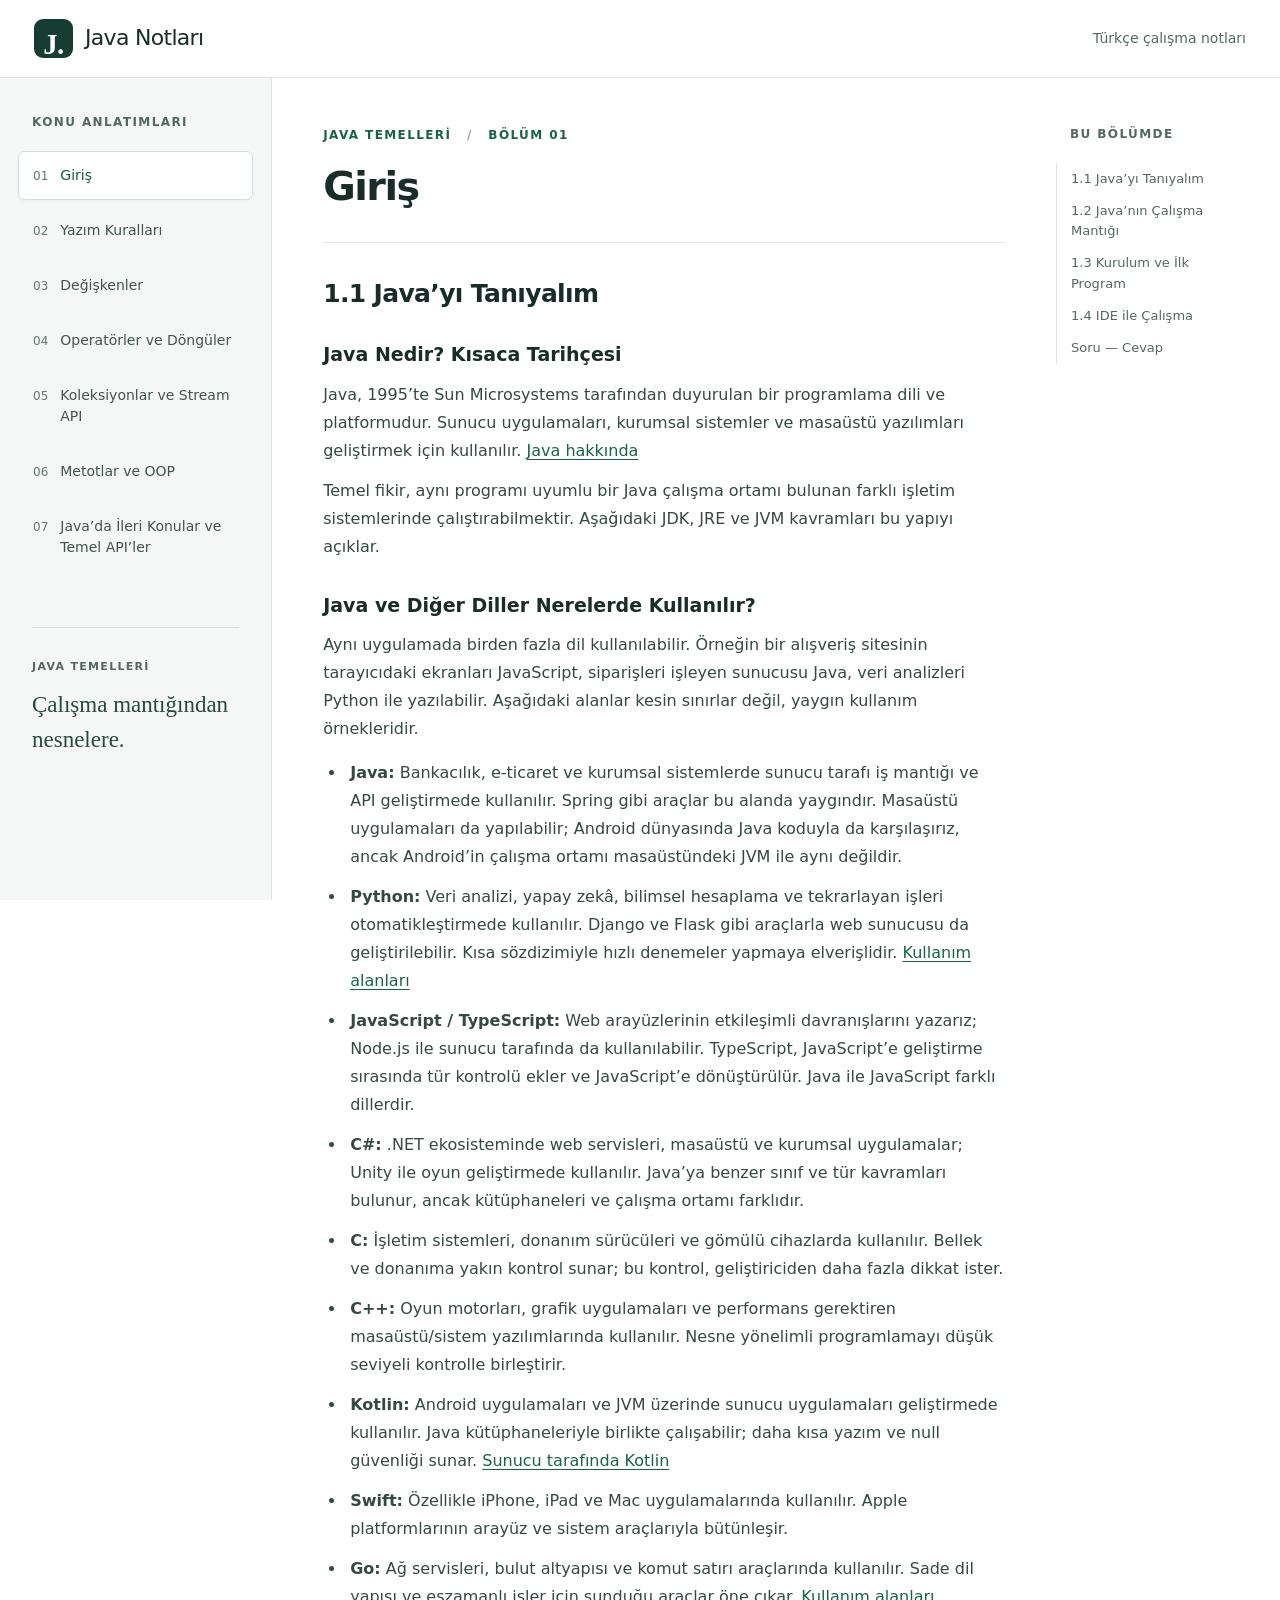
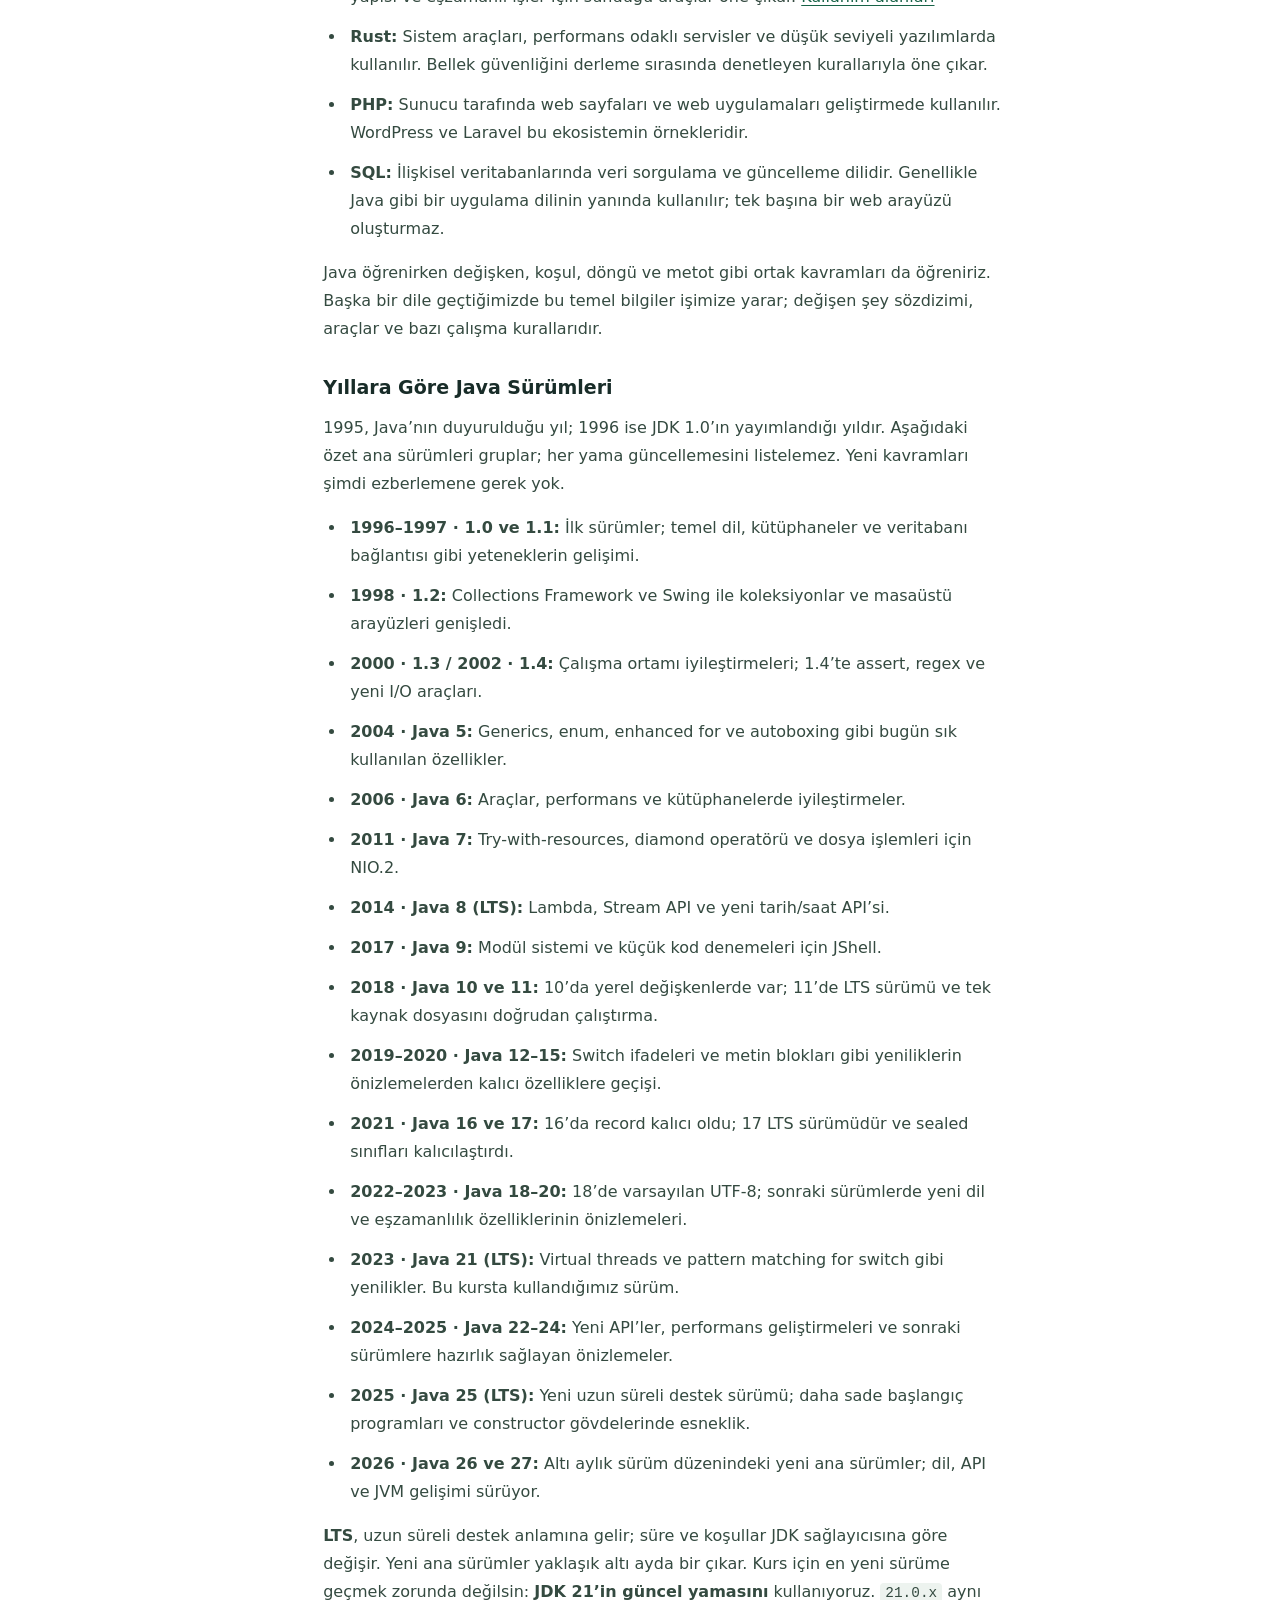
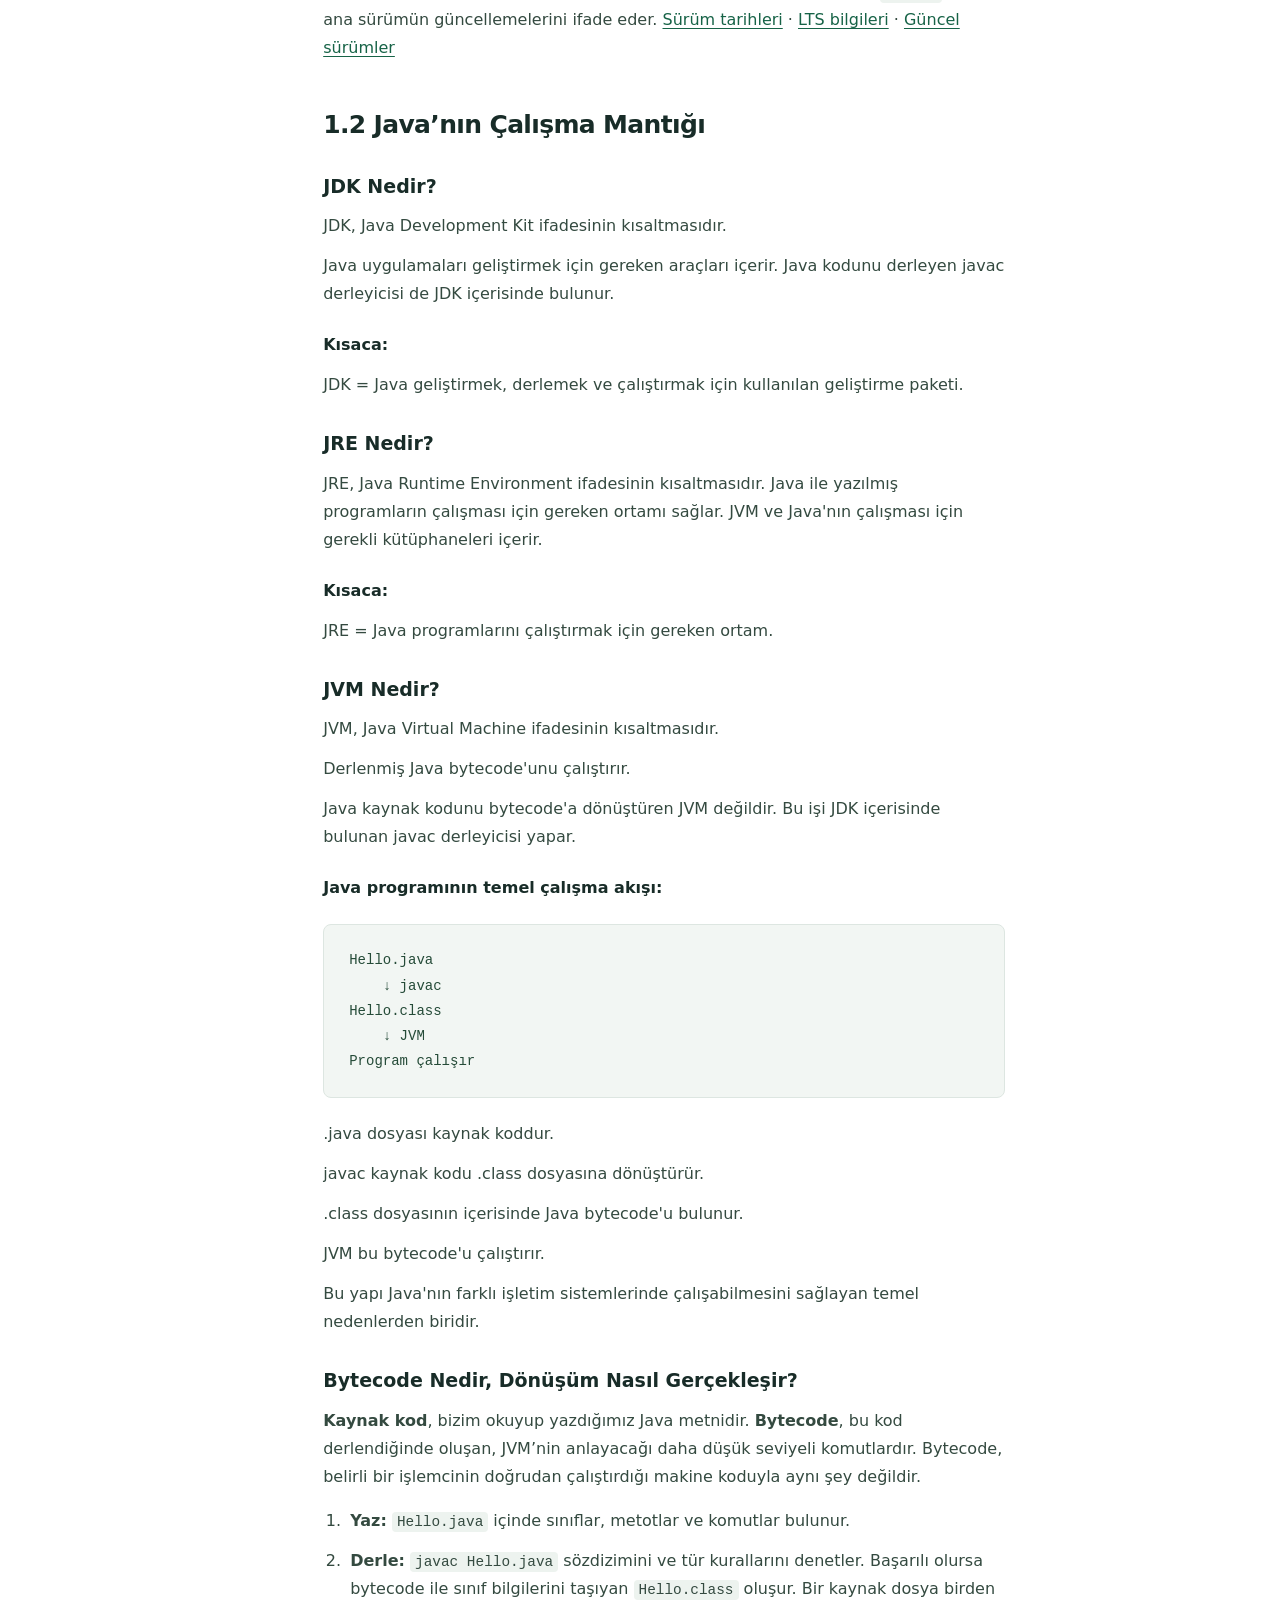
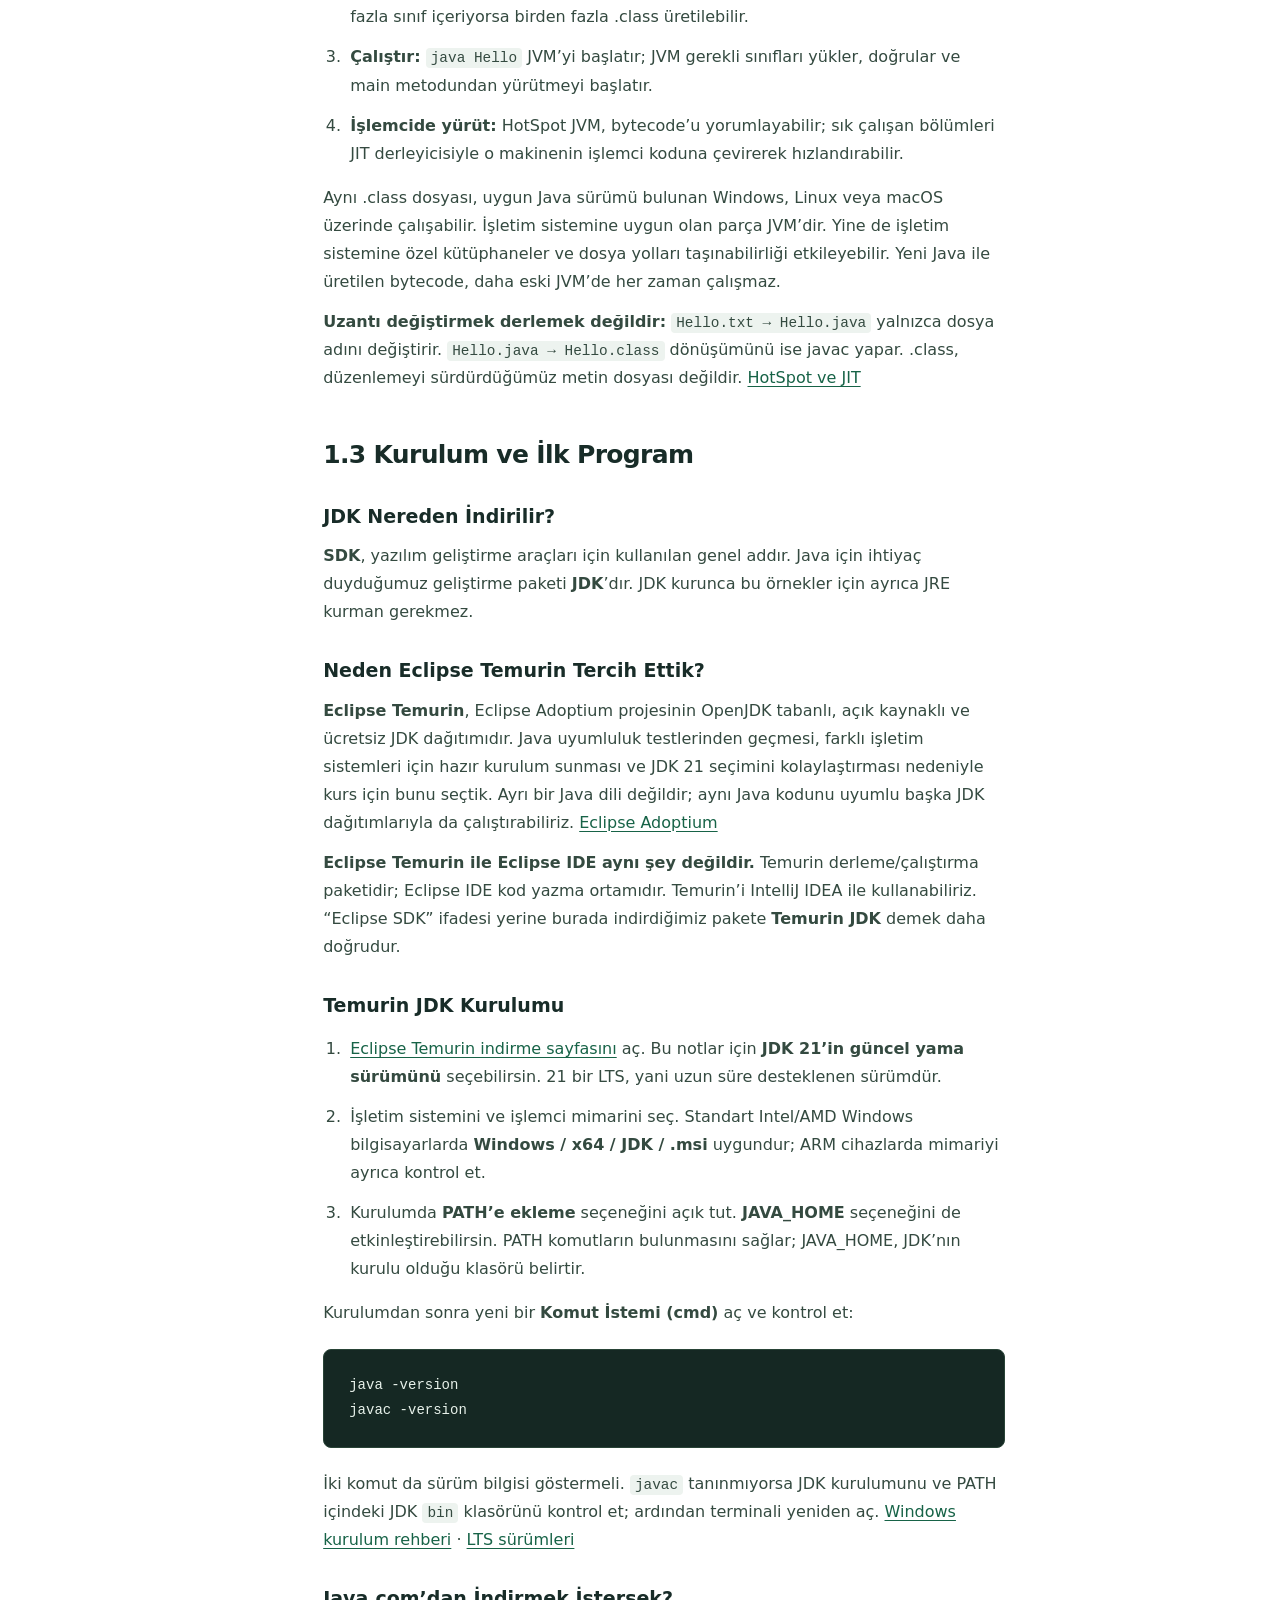
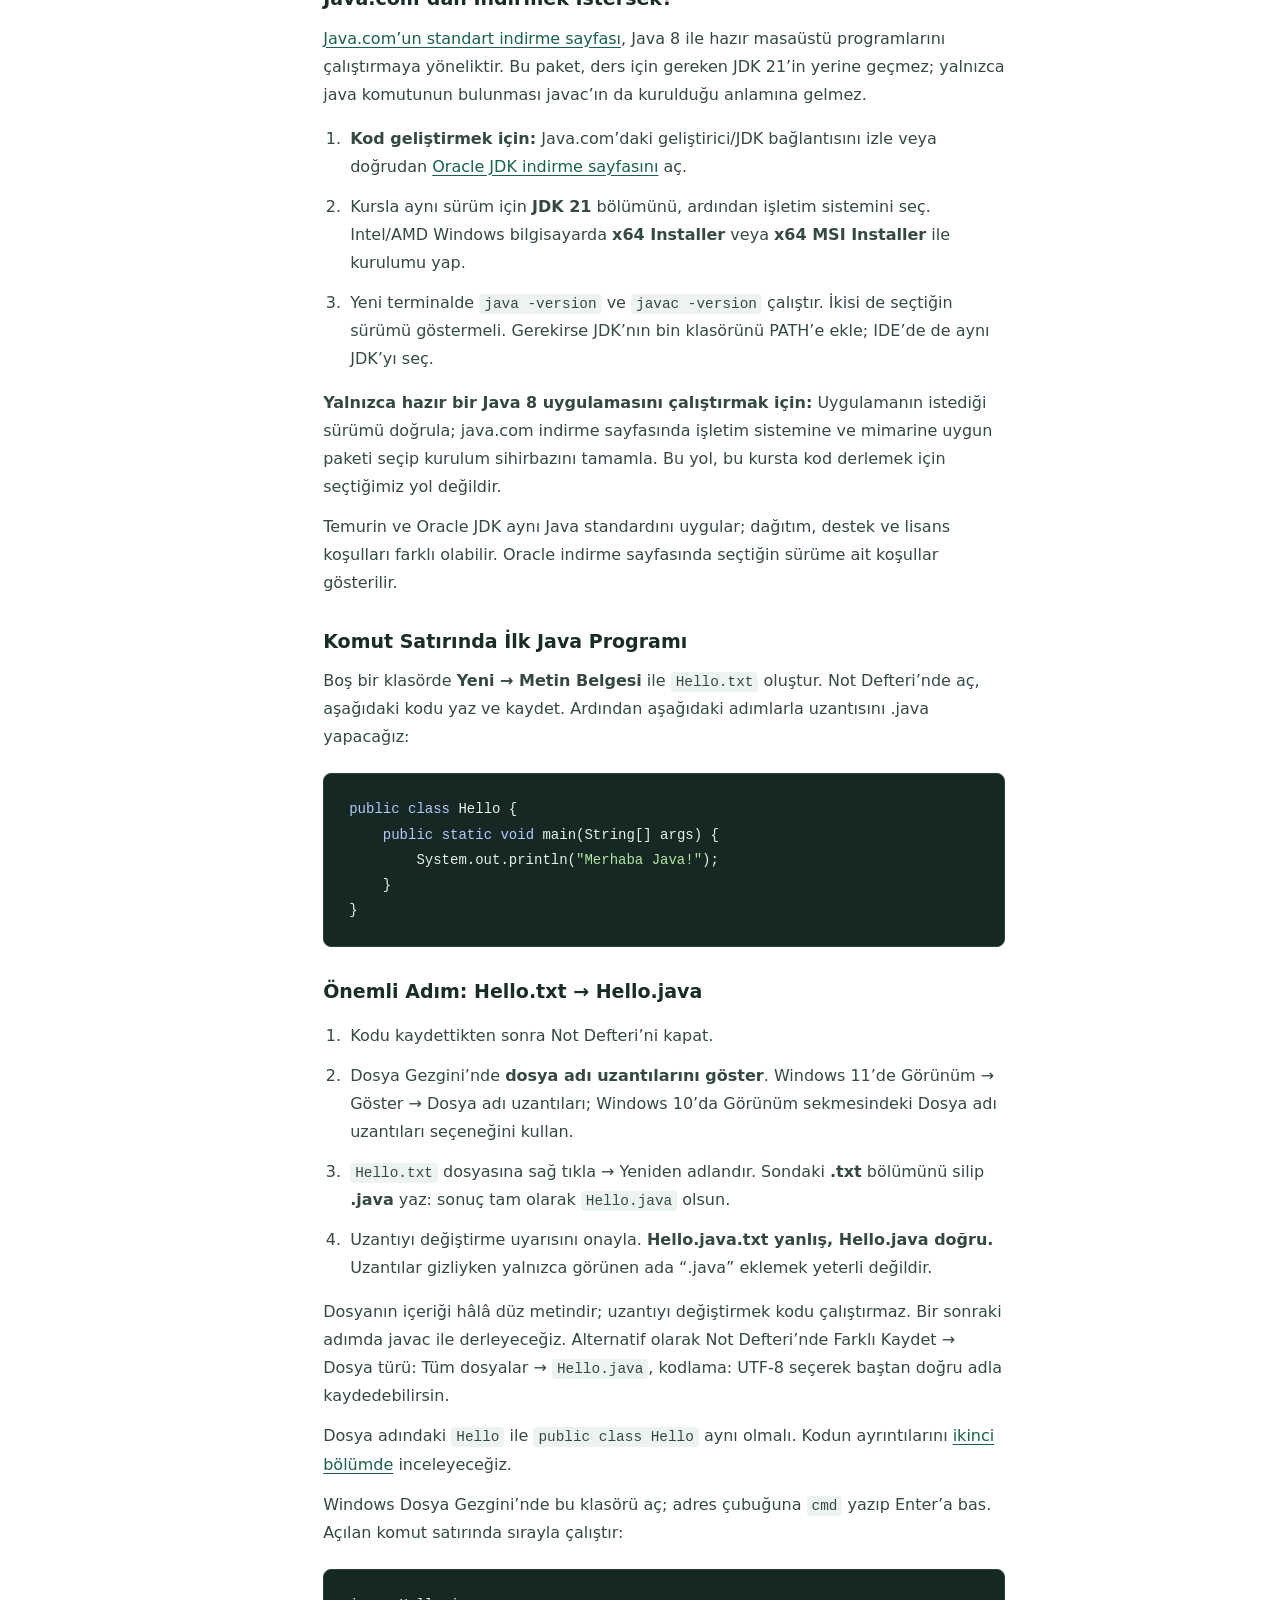
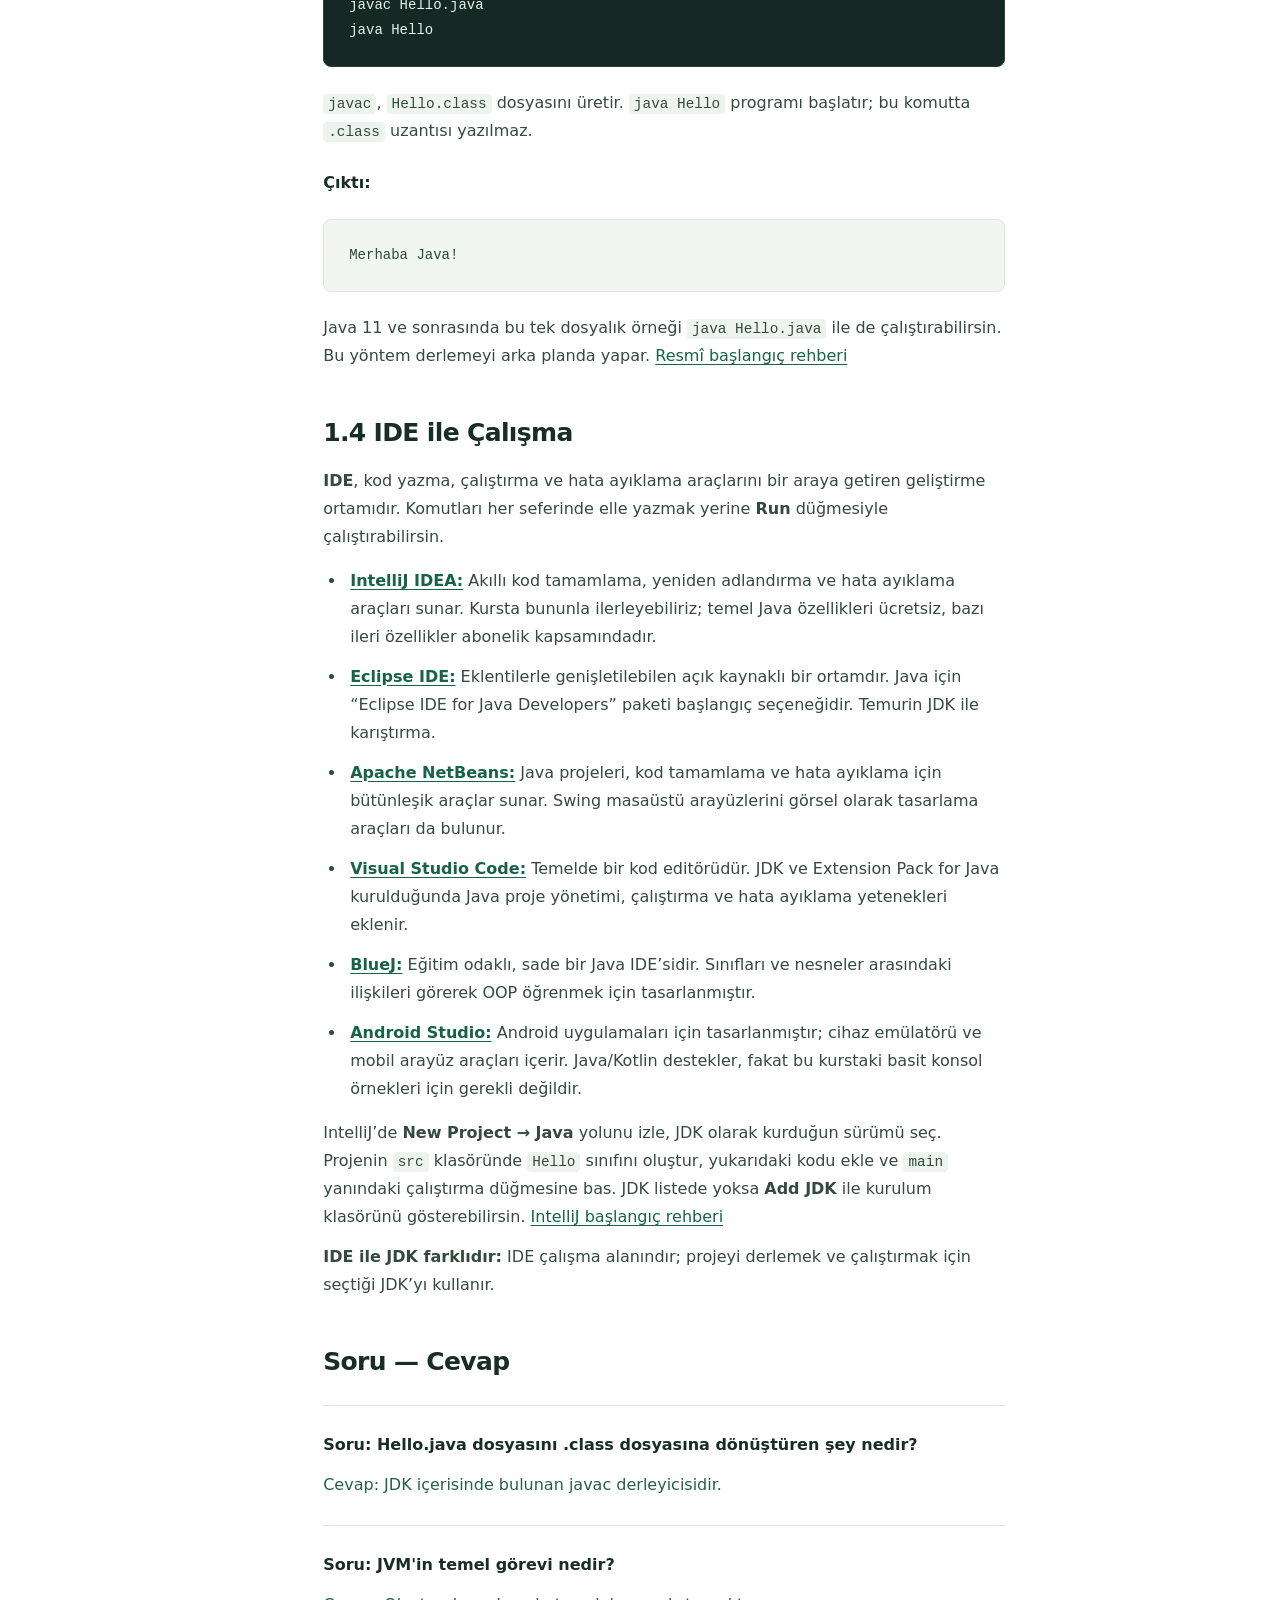
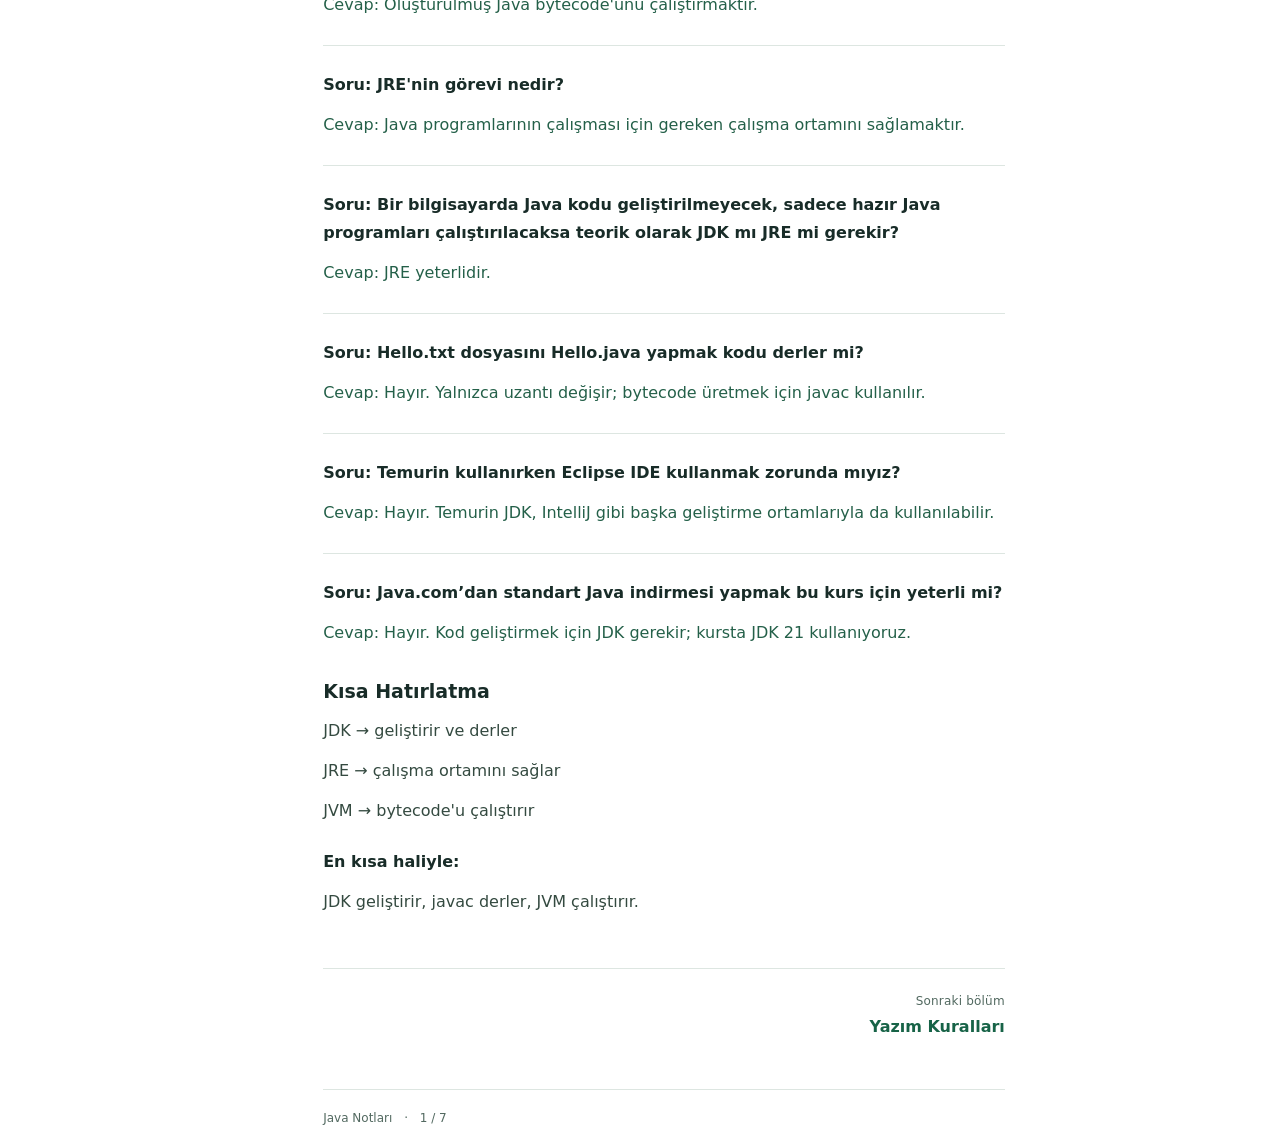
==== commit d7211b28: "Ikinci ve ucuncu bolum basliklarini sadelestir" ====
--- a/index.html
+++ b/index.html
@@ -7,7 +7,7 @@
 <link rel="stylesheet" href="style.css?v=3"><script src="app.js" defer></script></head>
 <body id="top"><a class="skip-link" href="#icerik">İçeriğe geç</a>
 <header class="topbar"><a class="brand" href="index.html"><span class="brand-mark" aria-hidden="true">J.</span><span>Java <strong>Notları</strong></span></a><span class="topbar-caption">Türkçe çalışma notları</span><button class="menu-toggle" type="button" aria-expanded="false" aria-controls="sidebar">☰ Konular</button></header>
-<div class="layout"><aside class="sidebar" id="sidebar"><p class="nav-label">KONU ANLATIMLARI</p><nav aria-label="Bölümler"><a href="index.html" aria-current="page"><span class="chapter-number">01</span><span>Giriş</span></a><a href="main-metodu.html"><span class="chapter-number">02</span><span>Yazım Kuralları</span></a><a href="degiskenler.html"><span class="chapter-number">03</span><span>Değişkenler ve Veri Tipleri</span></a><a href="operatorler-donguler.html"><span class="chapter-number">04</span><span>Operatörler ve Döngüler</span></a><a href="koleksiyonlar-stream.html"><span class="chapter-number">05</span><span>Koleksiyonlar ve Stream API</span></a><a href="metotlar-oop.html"><span class="chapter-number">06</span><span>Metotlar ve OOP</span></a><a href="ileri-konular-api.html"><span class="chapter-number">07</span><span>Java’da İleri Konular ve Temel API’ler</span></a></nav><div class="sidebar-note"><span>JAVA TEMELLERİ</span><p>Çalışma mantığından<br>nesnelere.</p></div></aside>
+<div class="layout"><aside class="sidebar" id="sidebar"><p class="nav-label">KONU ANLATIMLARI</p><nav aria-label="Bölümler"><a href="index.html" aria-current="page"><span class="chapter-number">01</span><span>Giriş</span></a><a href="main-metodu.html"><span class="chapter-number">02</span><span>Yazım Kuralları</span></a><a href="degiskenler.html"><span class="chapter-number">03</span><span>Değişkenler</span></a><a href="operatorler-donguler.html"><span class="chapter-number">04</span><span>Operatörler ve Döngüler</span></a><a href="koleksiyonlar-stream.html"><span class="chapter-number">05</span><span>Koleksiyonlar ve Stream API</span></a><a href="metotlar-oop.html"><span class="chapter-number">06</span><span>Metotlar ve OOP</span></a><a href="ileri-konular-api.html"><span class="chapter-number">07</span><span>Java’da İleri Konular ve Temel API’ler</span></a></nav><div class="sidebar-note"><span>JAVA TEMELLERİ</span><p>Çalışma mantığından<br>nesnelere.</p></div></aside>
 <main id="icerik" tabindex="-1"><div class="chapter-heading"><p class="eyebrow">JAVA TEMELLERİ <span>/</span> BÖLÜM 01</p><h1>Giriş</h1></div>
 <details class="mobile-toc"><summary>Bu bölümde</summary><nav aria-label="Bölüm içi bağlantılar"><a href="#java-tarihce">1.1 Java’yı Tanıyalım</a><a href="#konu-1">1.2 Java’nın Çalışma Mantığı</a><a href="#jdk-kurulumu">1.3 Kurulum ve İlk Program</a><a href="#ide">1.4 IDE ile Çalışma</a><a href="#konu-4">Soru — Cevap</a></nav></details>
 <article><h2 id="java-tarihce">1.1 Java’yı Tanıyalım</h2>
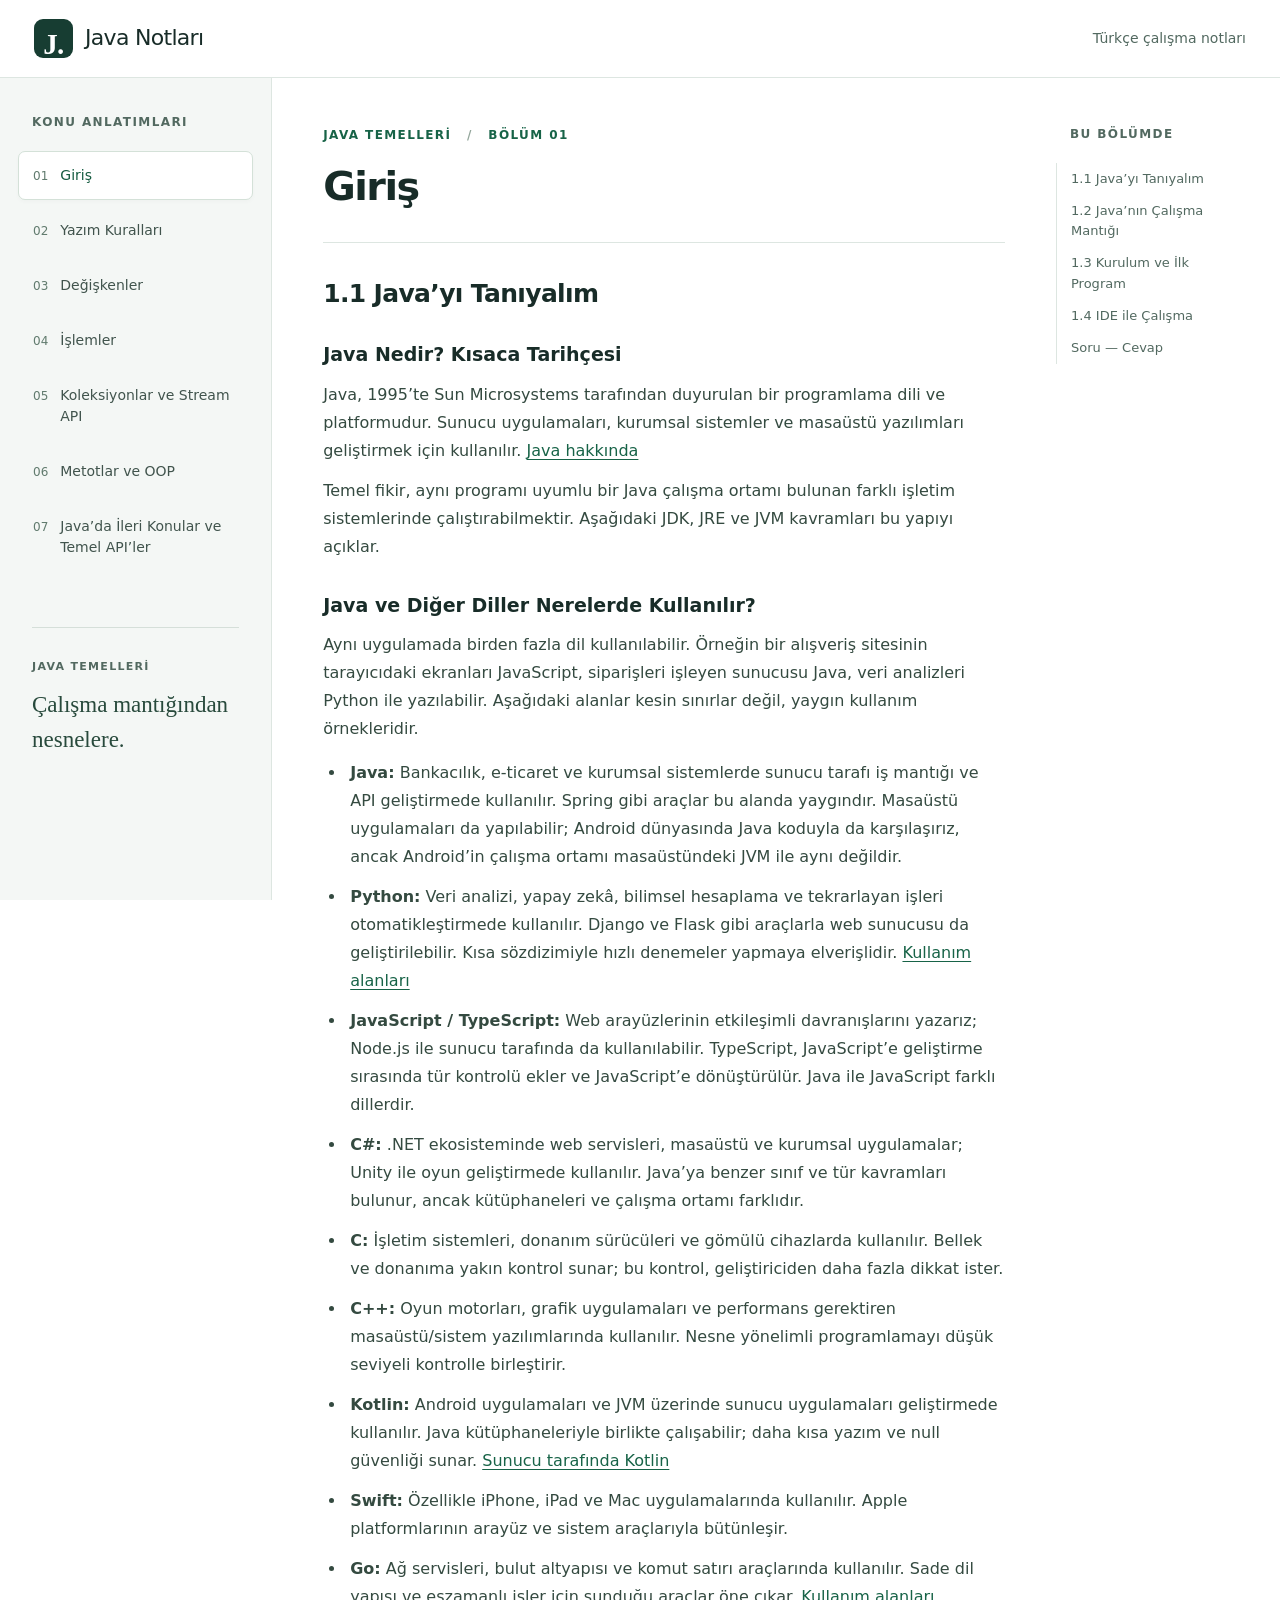
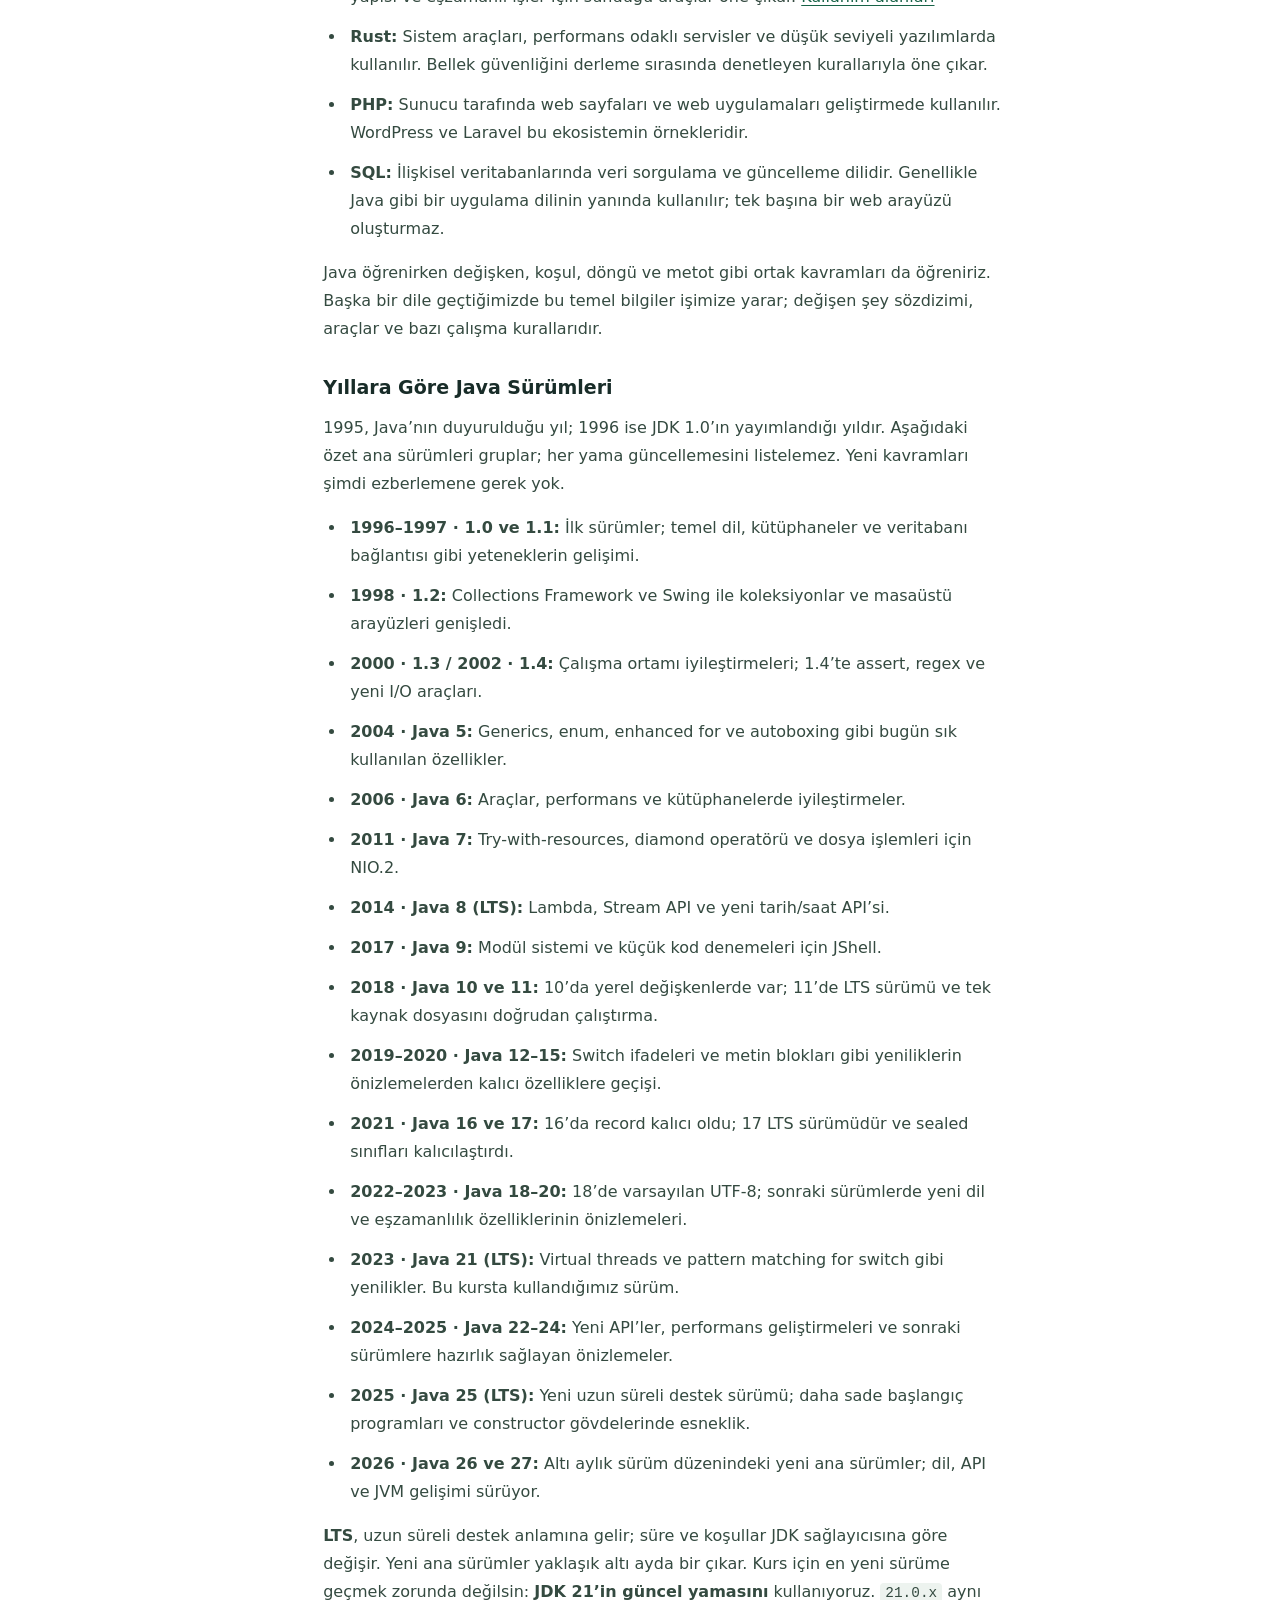
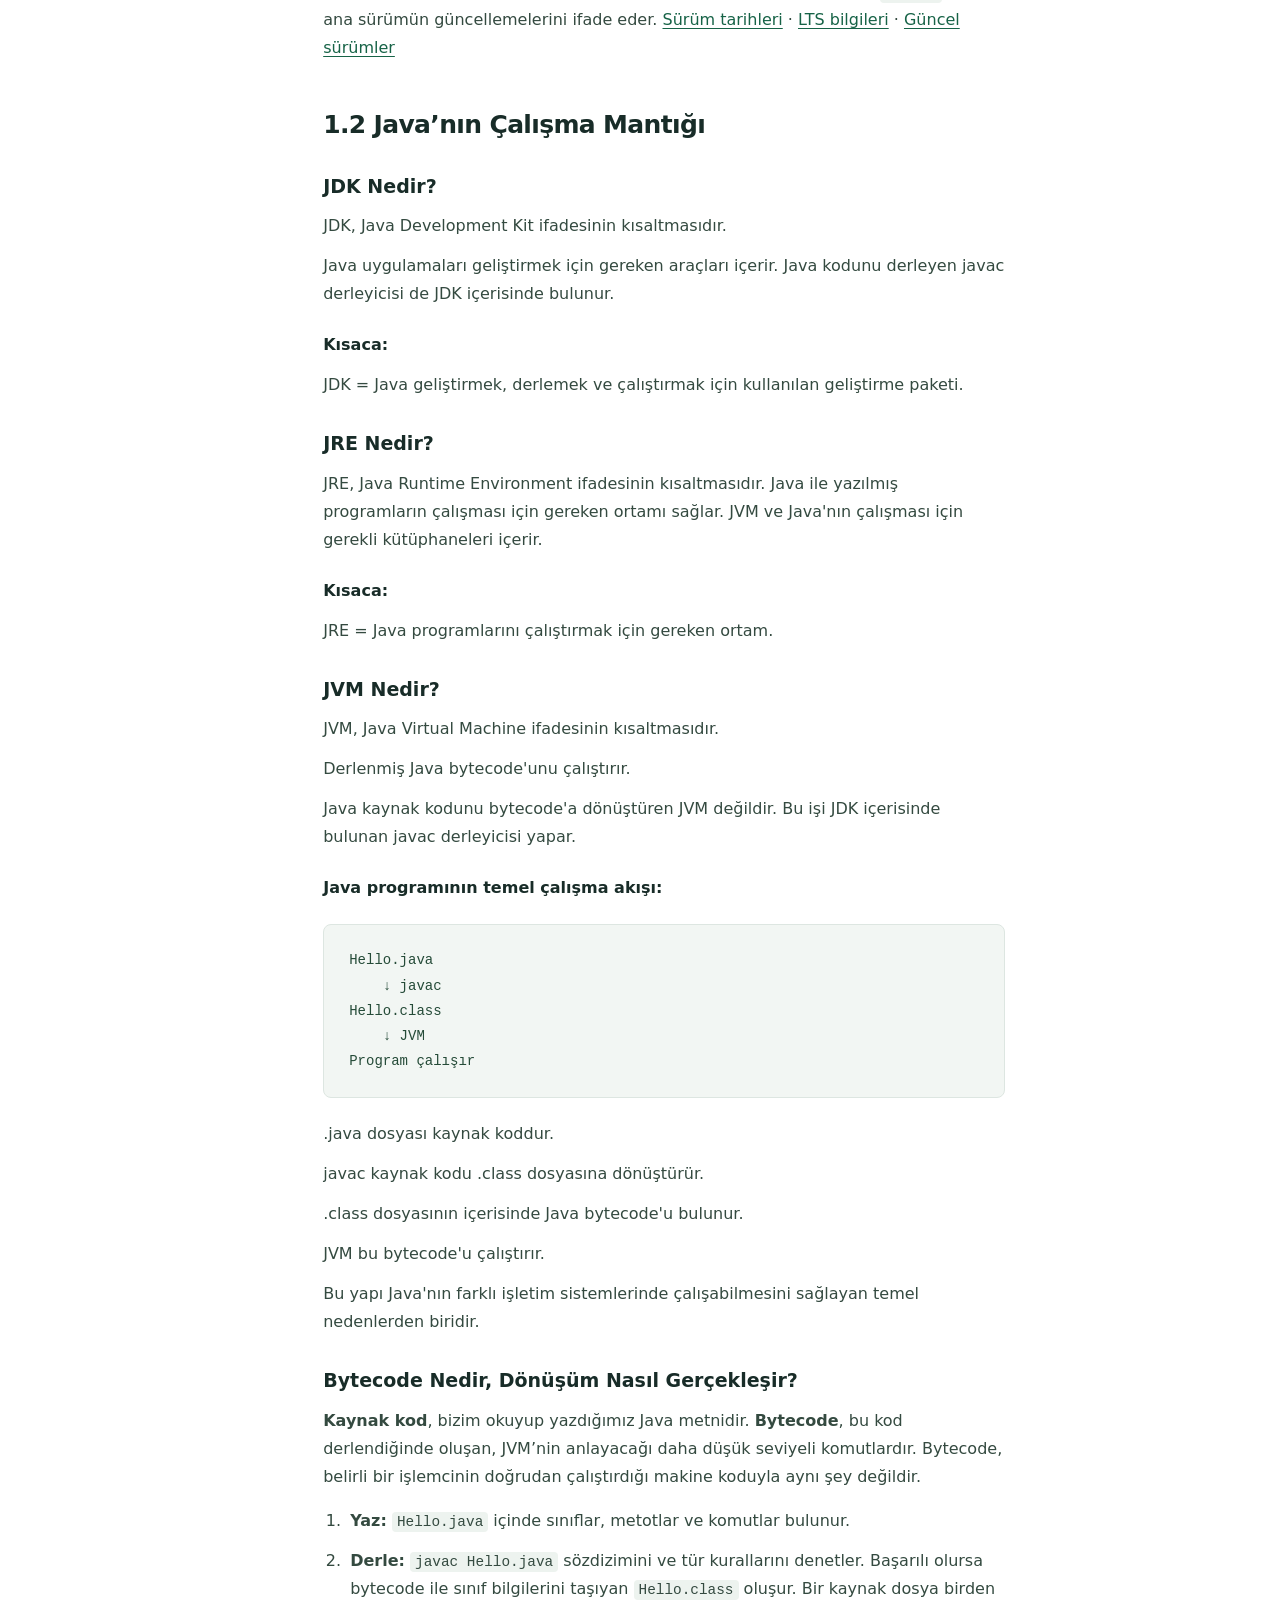
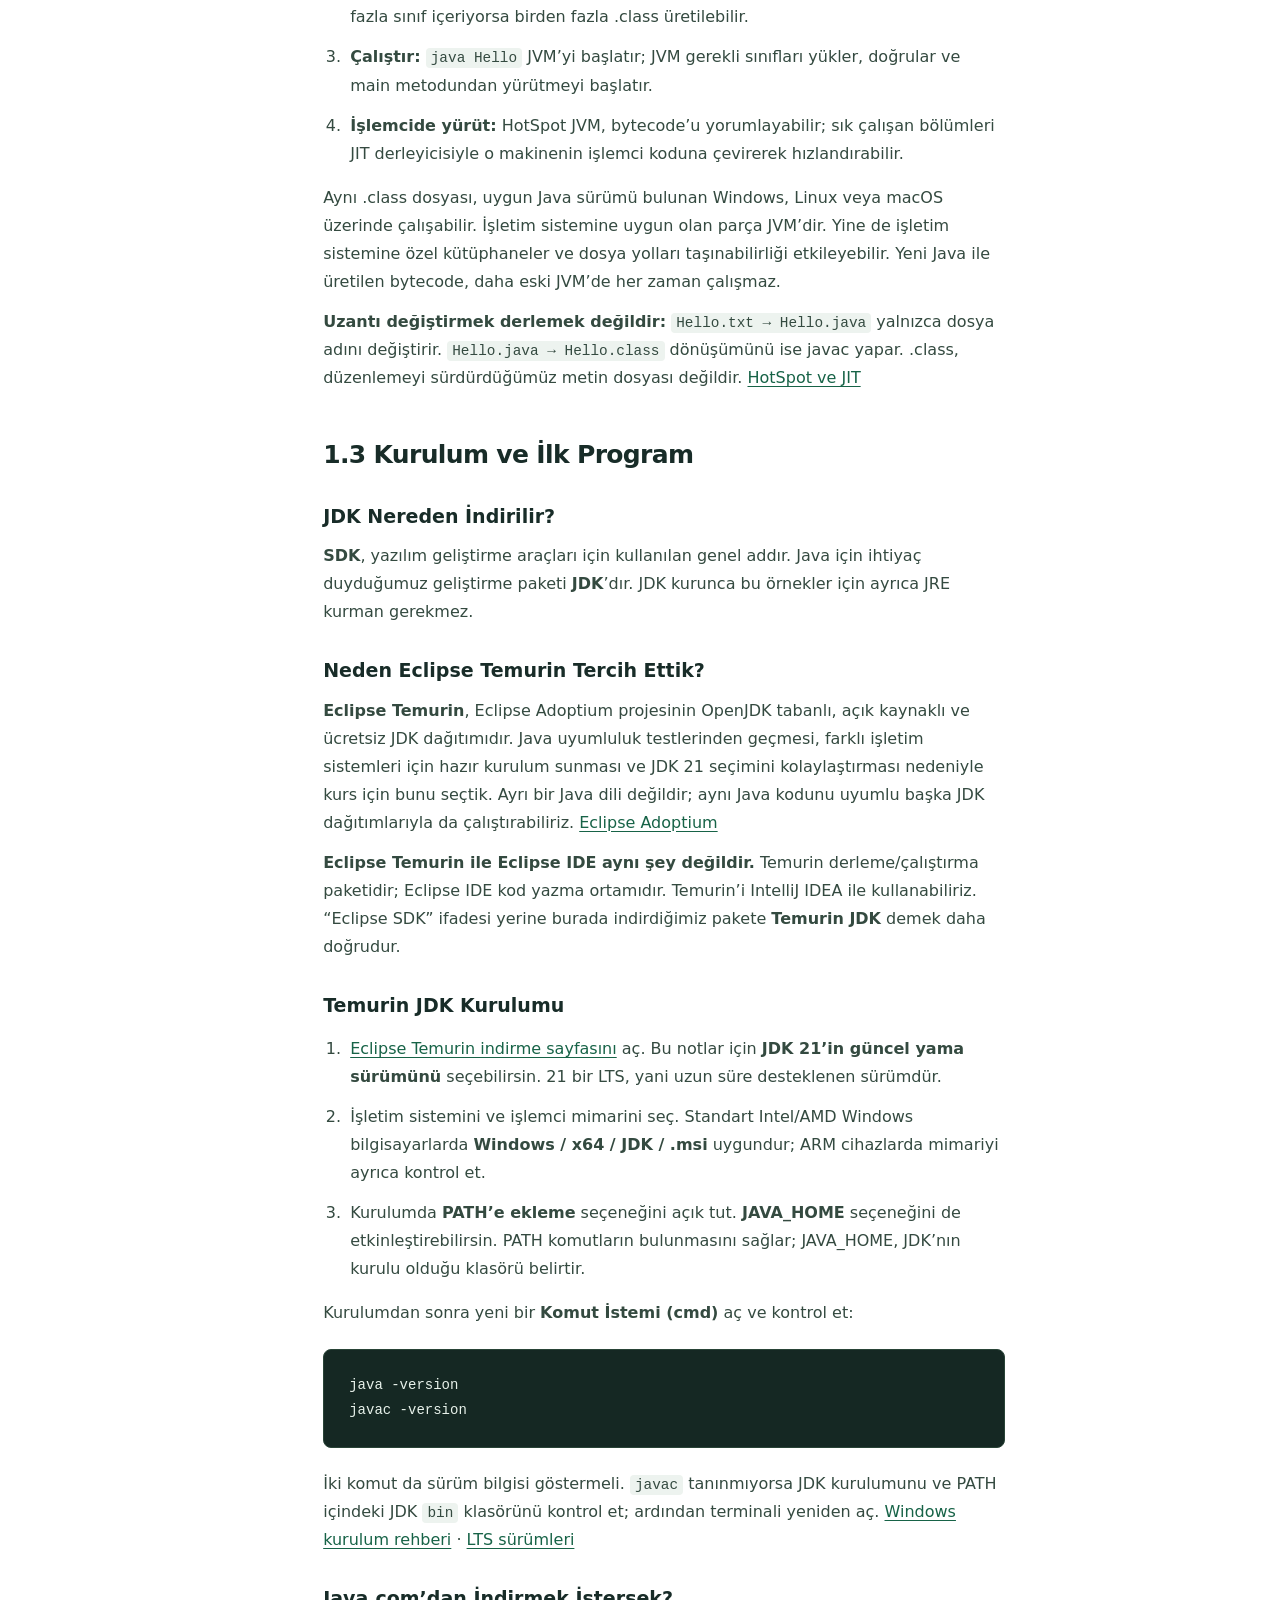
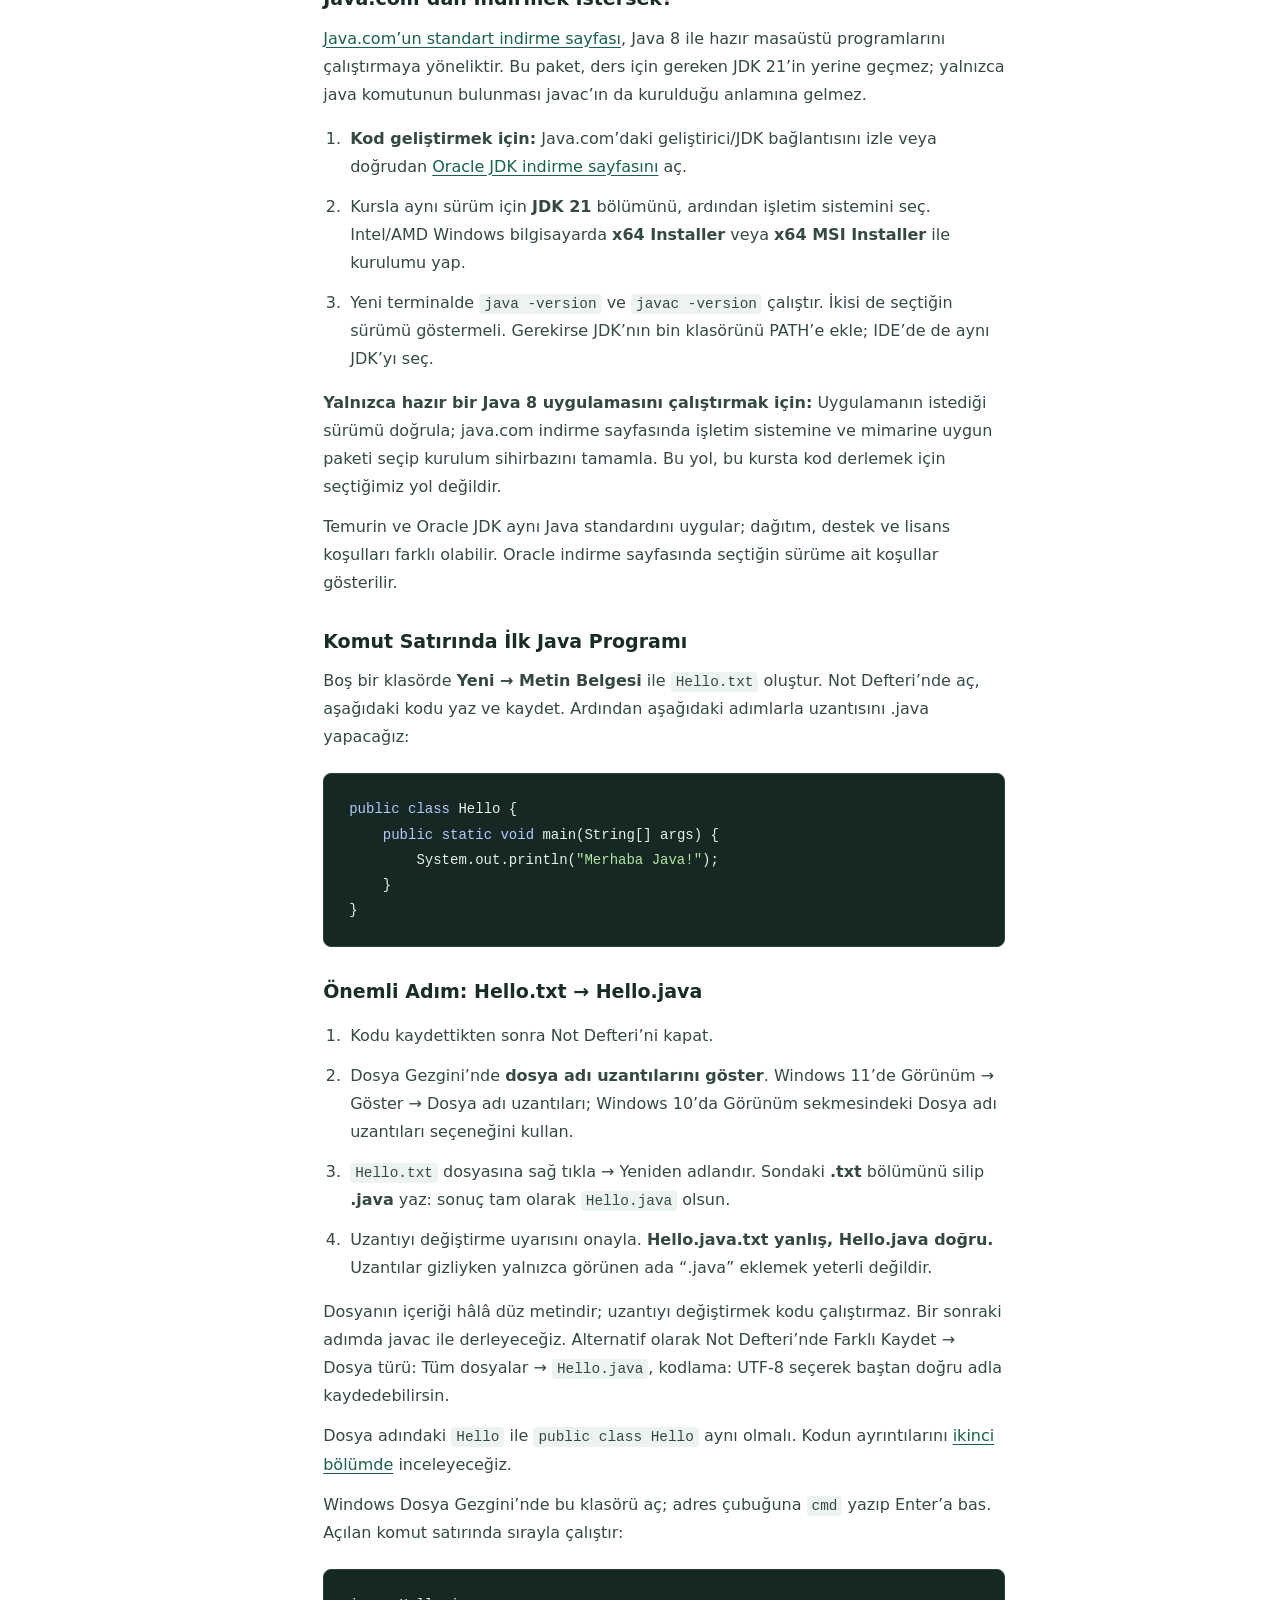
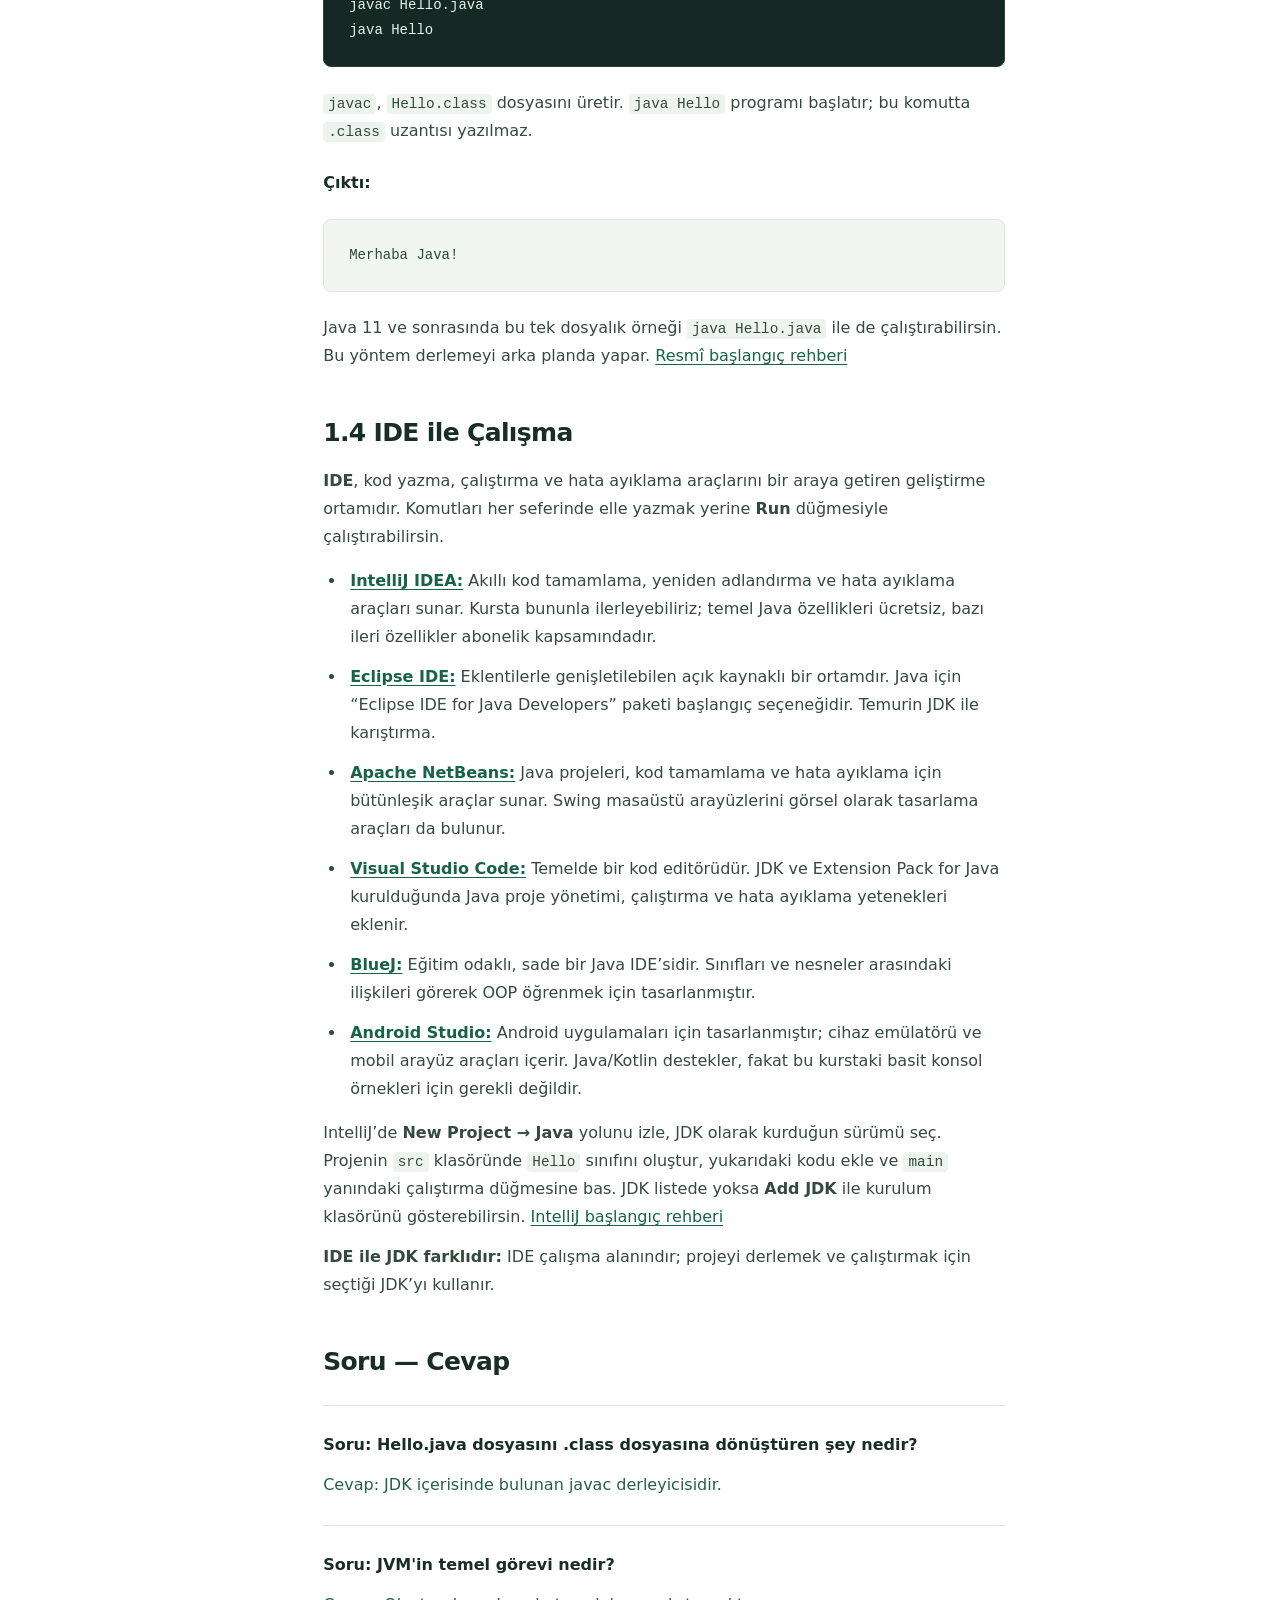
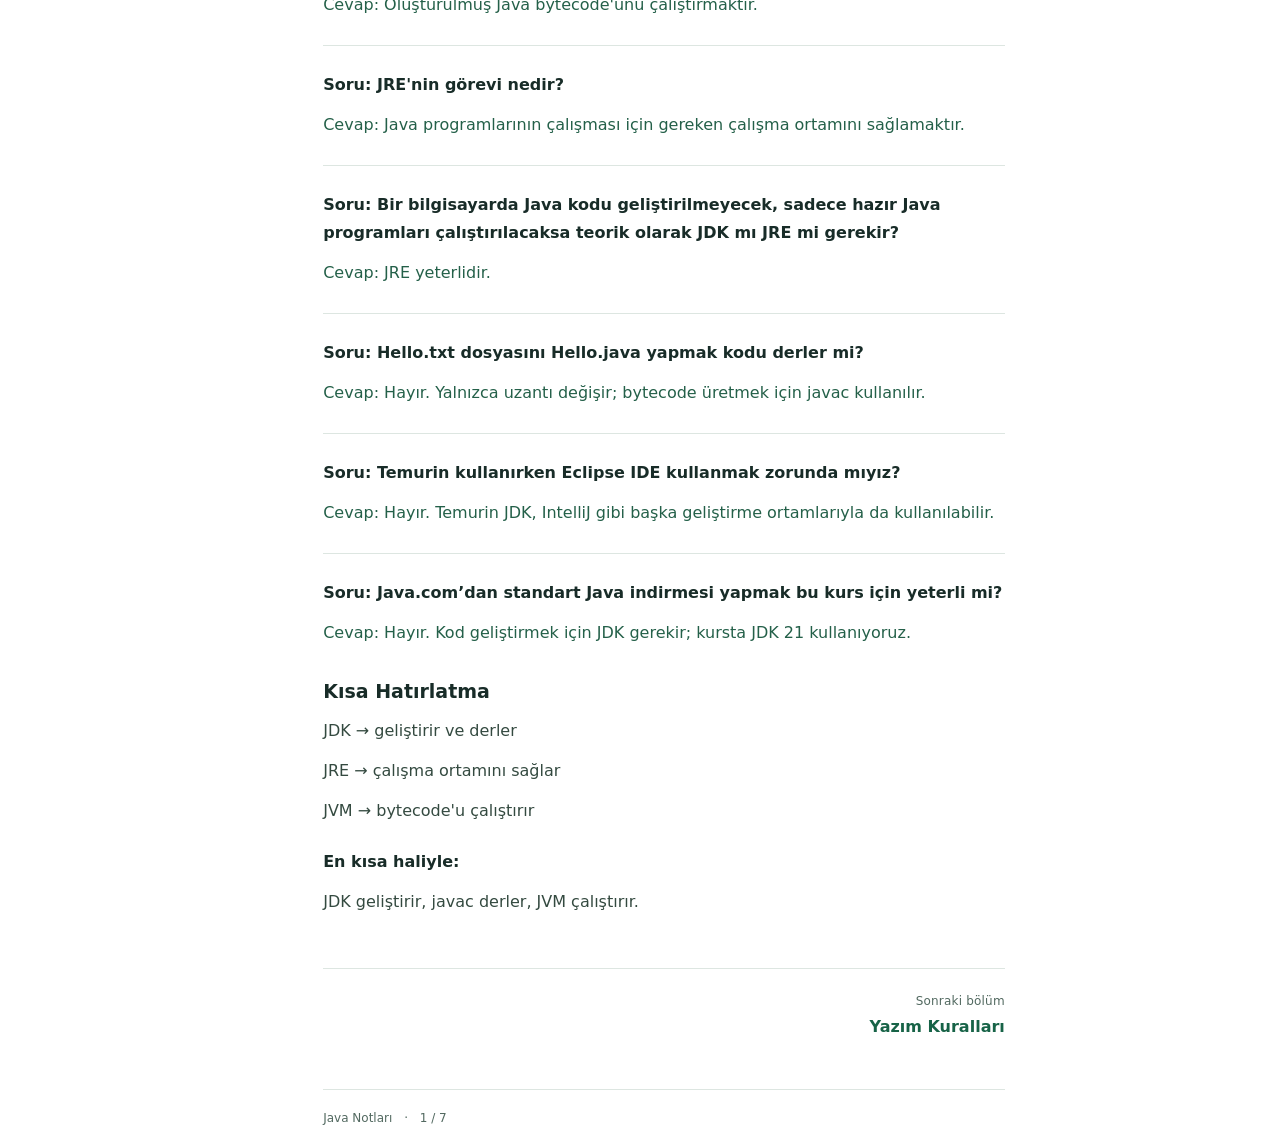
==== commit a2f92813: "Dorduncu bolum basligini Islemler olarak guncelle" ====
--- a/index.html
+++ b/index.html
@@ -7,7 +7,7 @@
 <link rel="stylesheet" href="style.css?v=3"><script src="app.js" defer></script></head>
 <body id="top"><a class="skip-link" href="#icerik">İçeriğe geç</a>
 <header class="topbar"><a class="brand" href="index.html"><span class="brand-mark" aria-hidden="true">J.</span><span>Java <strong>Notları</strong></span></a><span class="topbar-caption">Türkçe çalışma notları</span><button class="menu-toggle" type="button" aria-expanded="false" aria-controls="sidebar">☰ Konular</button></header>
-<div class="layout"><aside class="sidebar" id="sidebar"><p class="nav-label">KONU ANLATIMLARI</p><nav aria-label="Bölümler"><a href="index.html" aria-current="page"><span class="chapter-number">01</span><span>Giriş</span></a><a href="main-metodu.html"><span class="chapter-number">02</span><span>Yazım Kuralları</span></a><a href="degiskenler.html"><span class="chapter-number">03</span><span>Değişkenler</span></a><a href="operatorler-donguler.html"><span class="chapter-number">04</span><span>Operatörler ve Döngüler</span></a><a href="koleksiyonlar-stream.html"><span class="chapter-number">05</span><span>Koleksiyonlar ve Stream API</span></a><a href="metotlar-oop.html"><span class="chapter-number">06</span><span>Metotlar ve OOP</span></a><a href="ileri-konular-api.html"><span class="chapter-number">07</span><span>Java’da İleri Konular ve Temel API’ler</span></a></nav><div class="sidebar-note"><span>JAVA TEMELLERİ</span><p>Çalışma mantığından<br>nesnelere.</p></div></aside>
+<div class="layout"><aside class="sidebar" id="sidebar"><p class="nav-label">KONU ANLATIMLARI</p><nav aria-label="Bölümler"><a href="index.html" aria-current="page"><span class="chapter-number">01</span><span>Giriş</span></a><a href="main-metodu.html"><span class="chapter-number">02</span><span>Yazım Kuralları</span></a><a href="degiskenler.html"><span class="chapter-number">03</span><span>Değişkenler</span></a><a href="operatorler-donguler.html"><span class="chapter-number">04</span><span>İşlemler</span></a><a href="koleksiyonlar-stream.html"><span class="chapter-number">05</span><span>Koleksiyonlar ve Stream API</span></a><a href="metotlar-oop.html"><span class="chapter-number">06</span><span>Metotlar ve OOP</span></a><a href="ileri-konular-api.html"><span class="chapter-number">07</span><span>Java’da İleri Konular ve Temel API’ler</span></a></nav><div class="sidebar-note"><span>JAVA TEMELLERİ</span><p>Çalışma mantığından<br>nesnelere.</p></div></aside>
 <main id="icerik" tabindex="-1"><div class="chapter-heading"><p class="eyebrow">JAVA TEMELLERİ <span>/</span> BÖLÜM 01</p><h1>Giriş</h1></div>
 <details class="mobile-toc"><summary>Bu bölümde</summary><nav aria-label="Bölüm içi bağlantılar"><a href="#java-tarihce">1.1 Java’yı Tanıyalım</a><a href="#konu-1">1.2 Java’nın Çalışma Mantığı</a><a href="#jdk-kurulumu">1.3 Kurulum ve İlk Program</a><a href="#ide">1.4 IDE ile Çalışma</a><a href="#konu-4">Soru — Cevap</a></nav></details>
 <article><h2 id="java-tarihce">1.1 Java’yı Tanıyalım</h2>
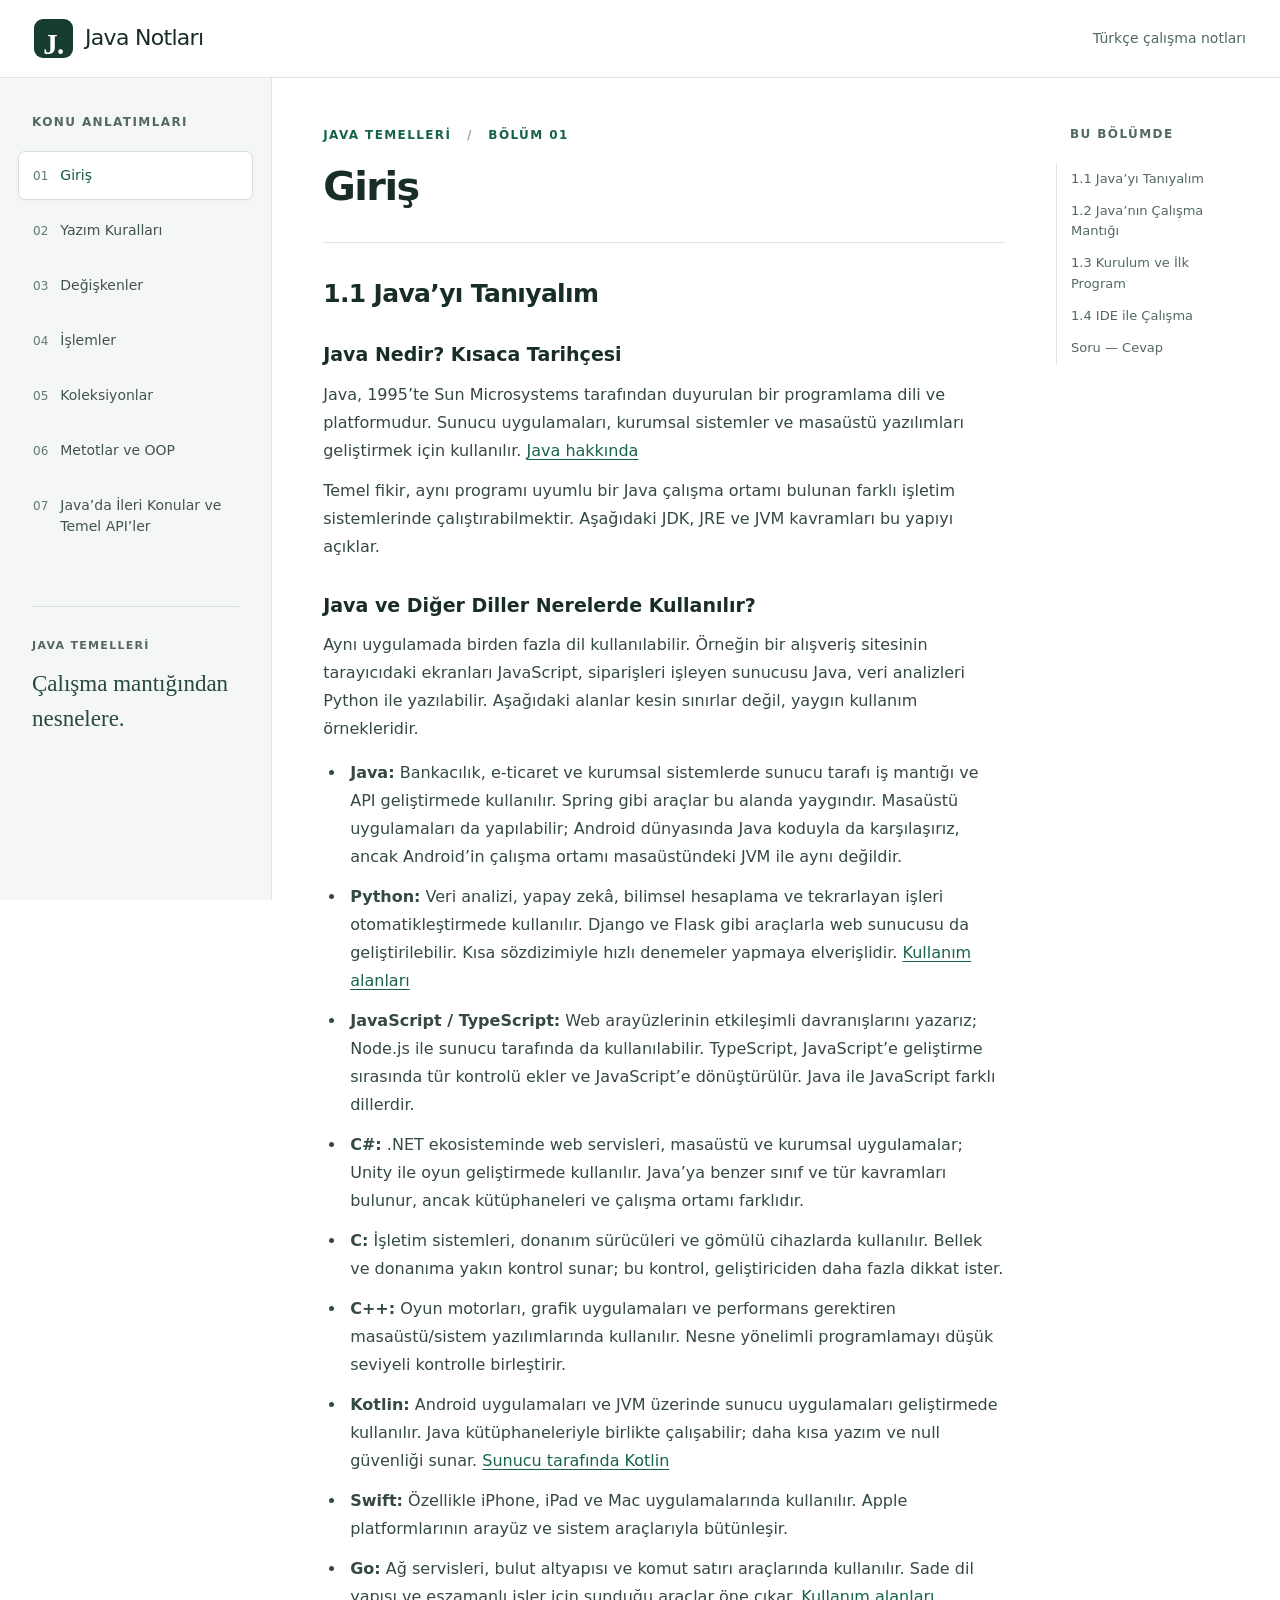
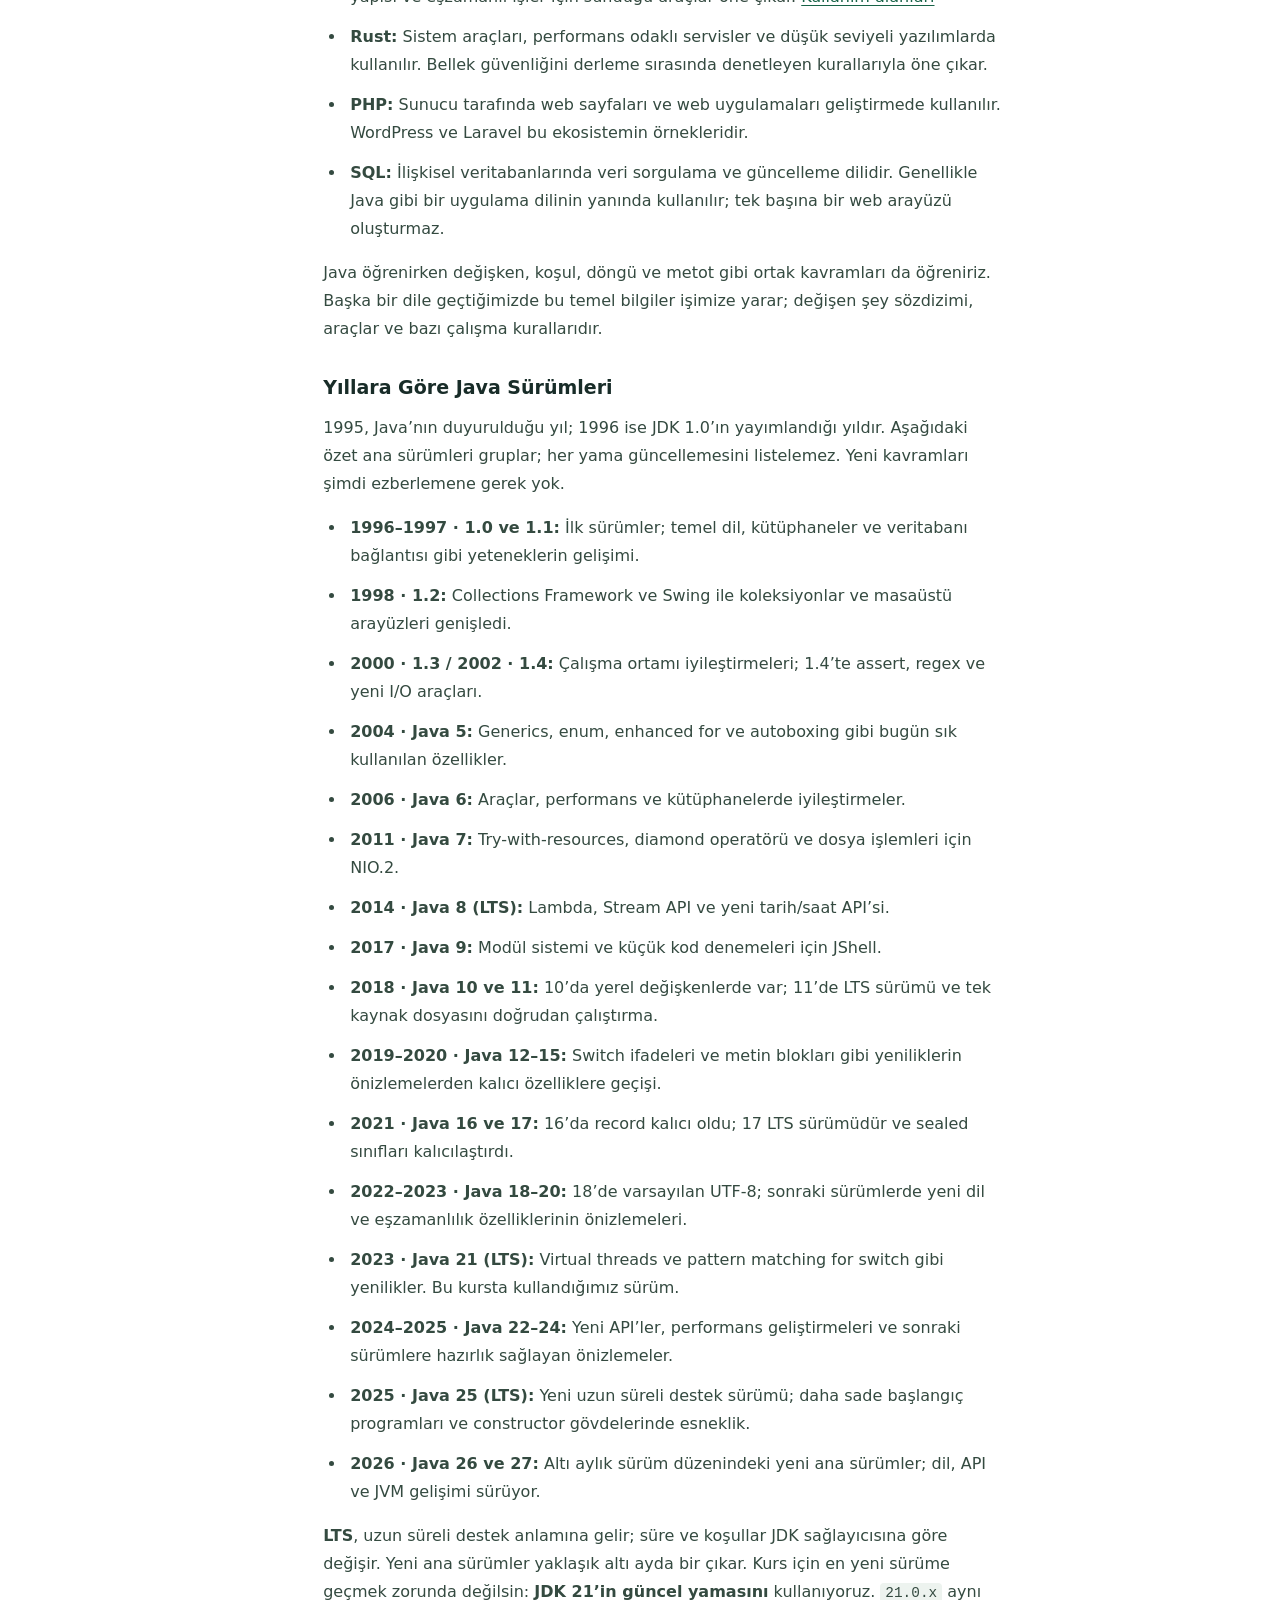
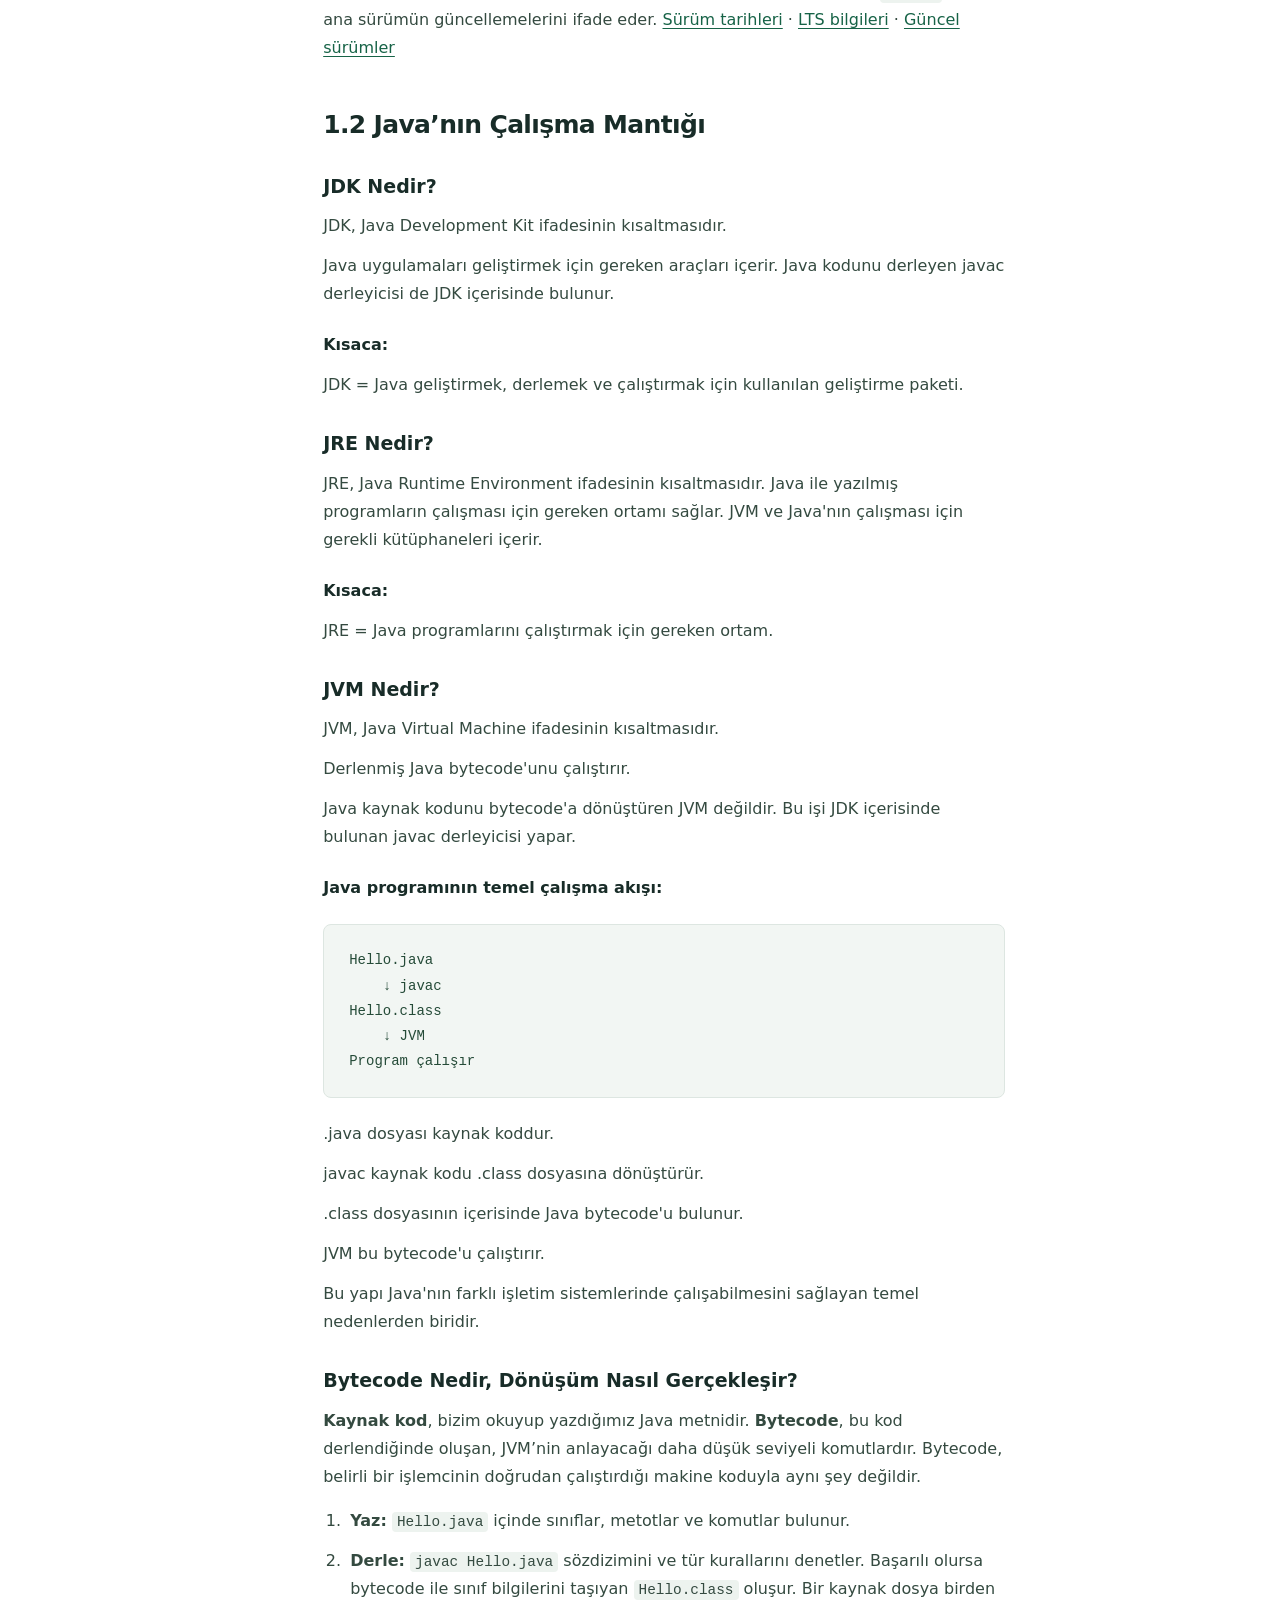
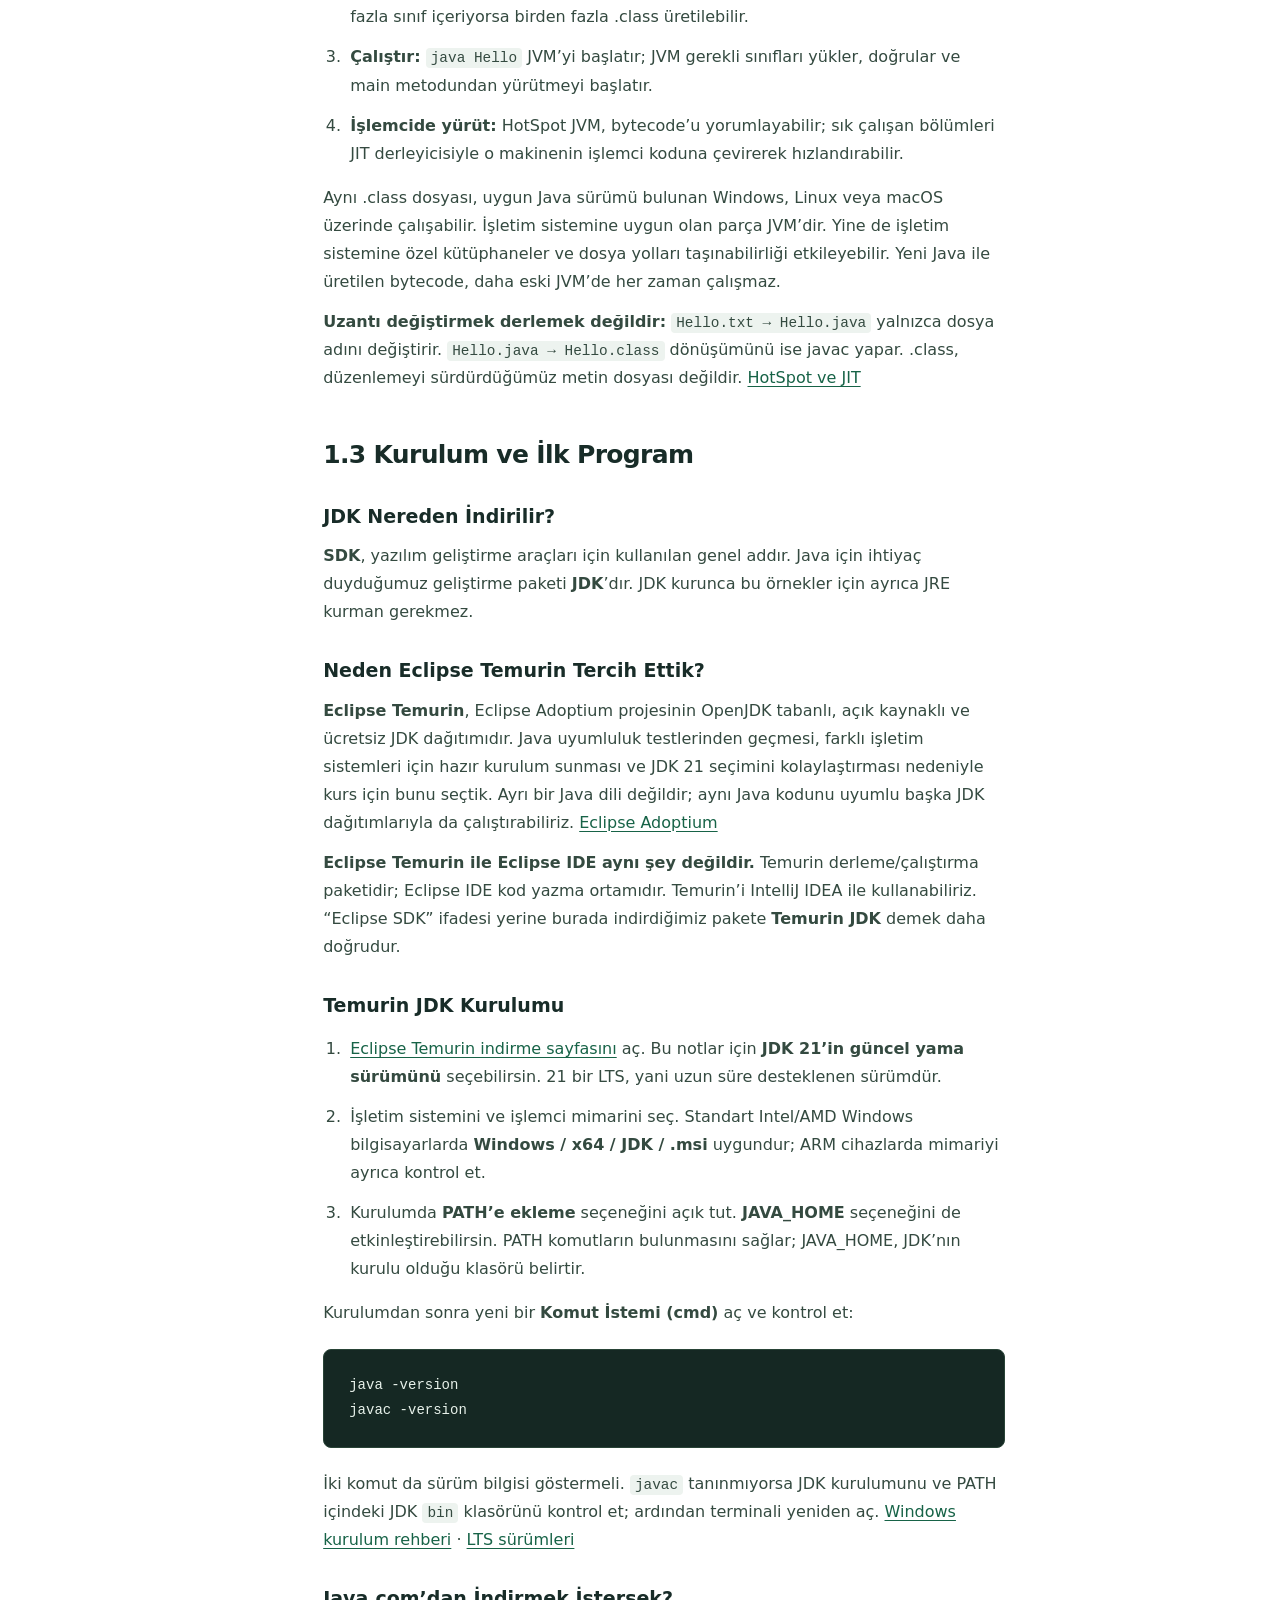
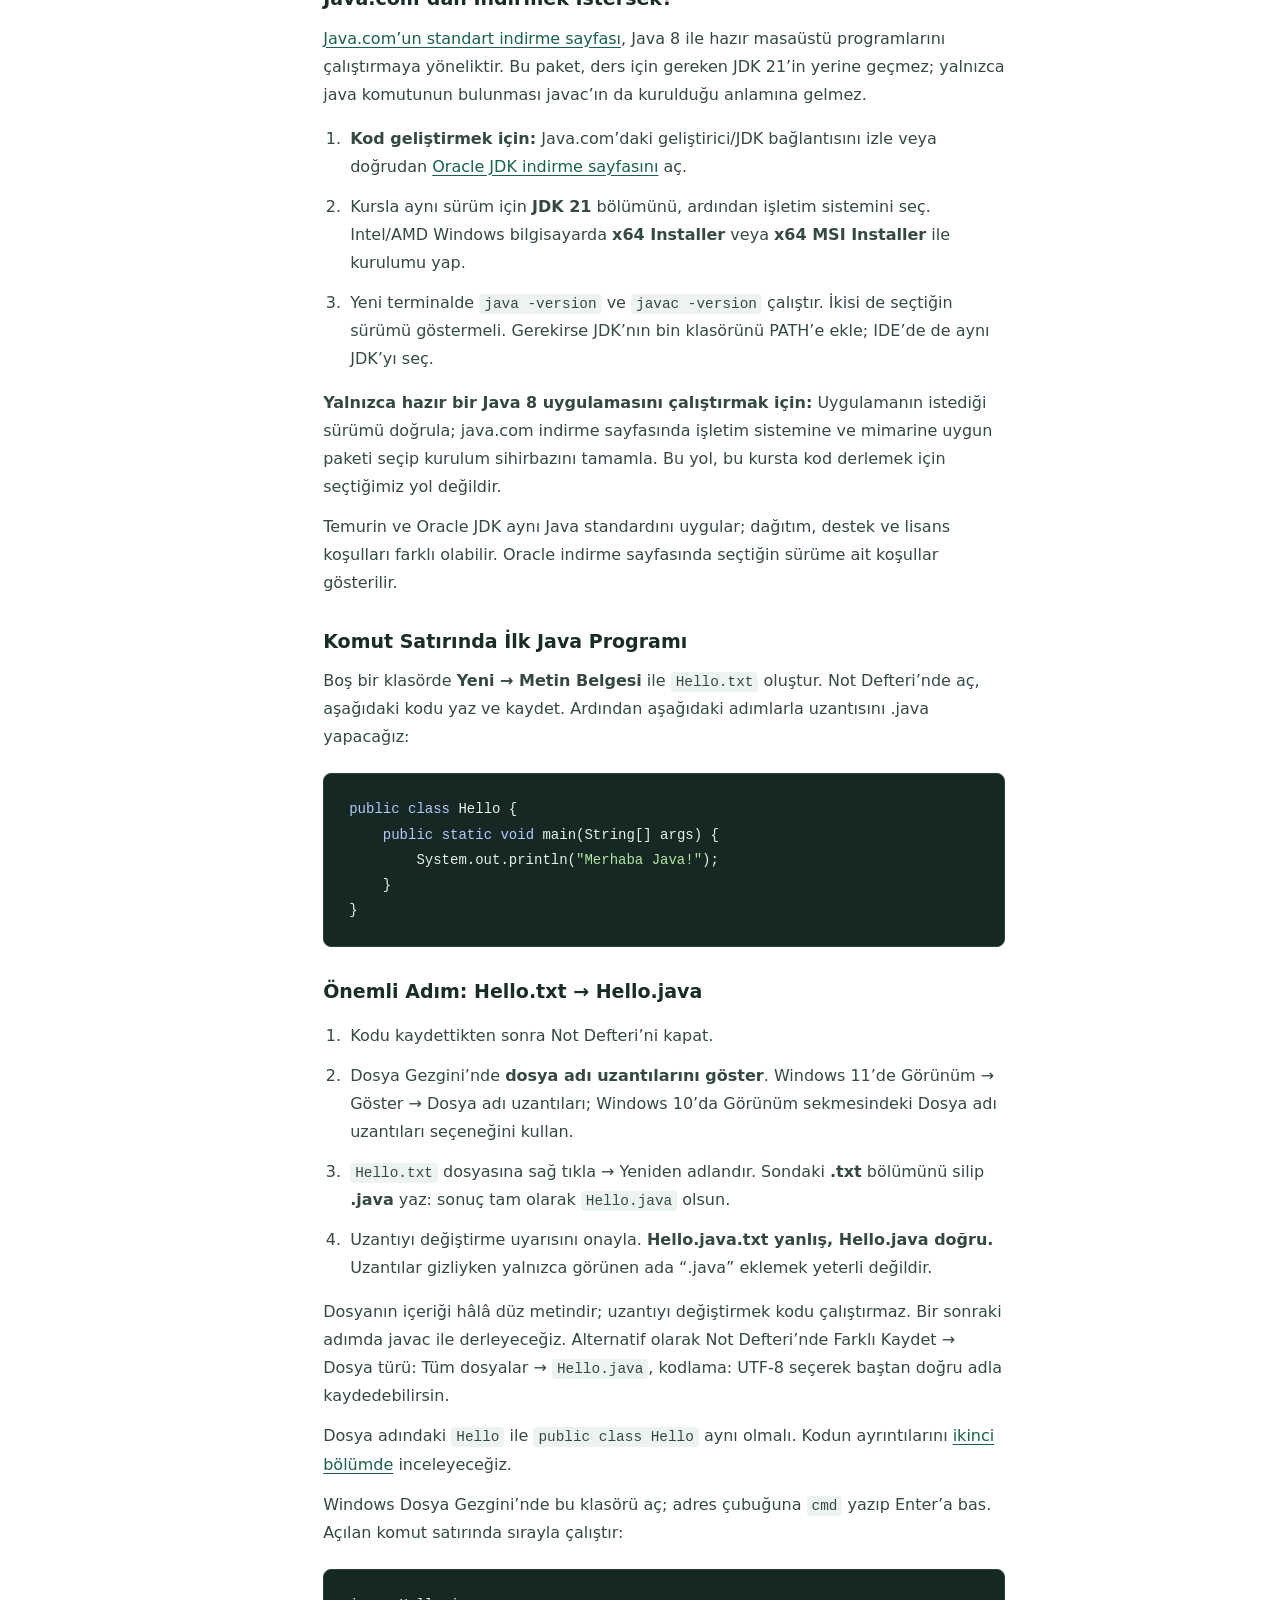
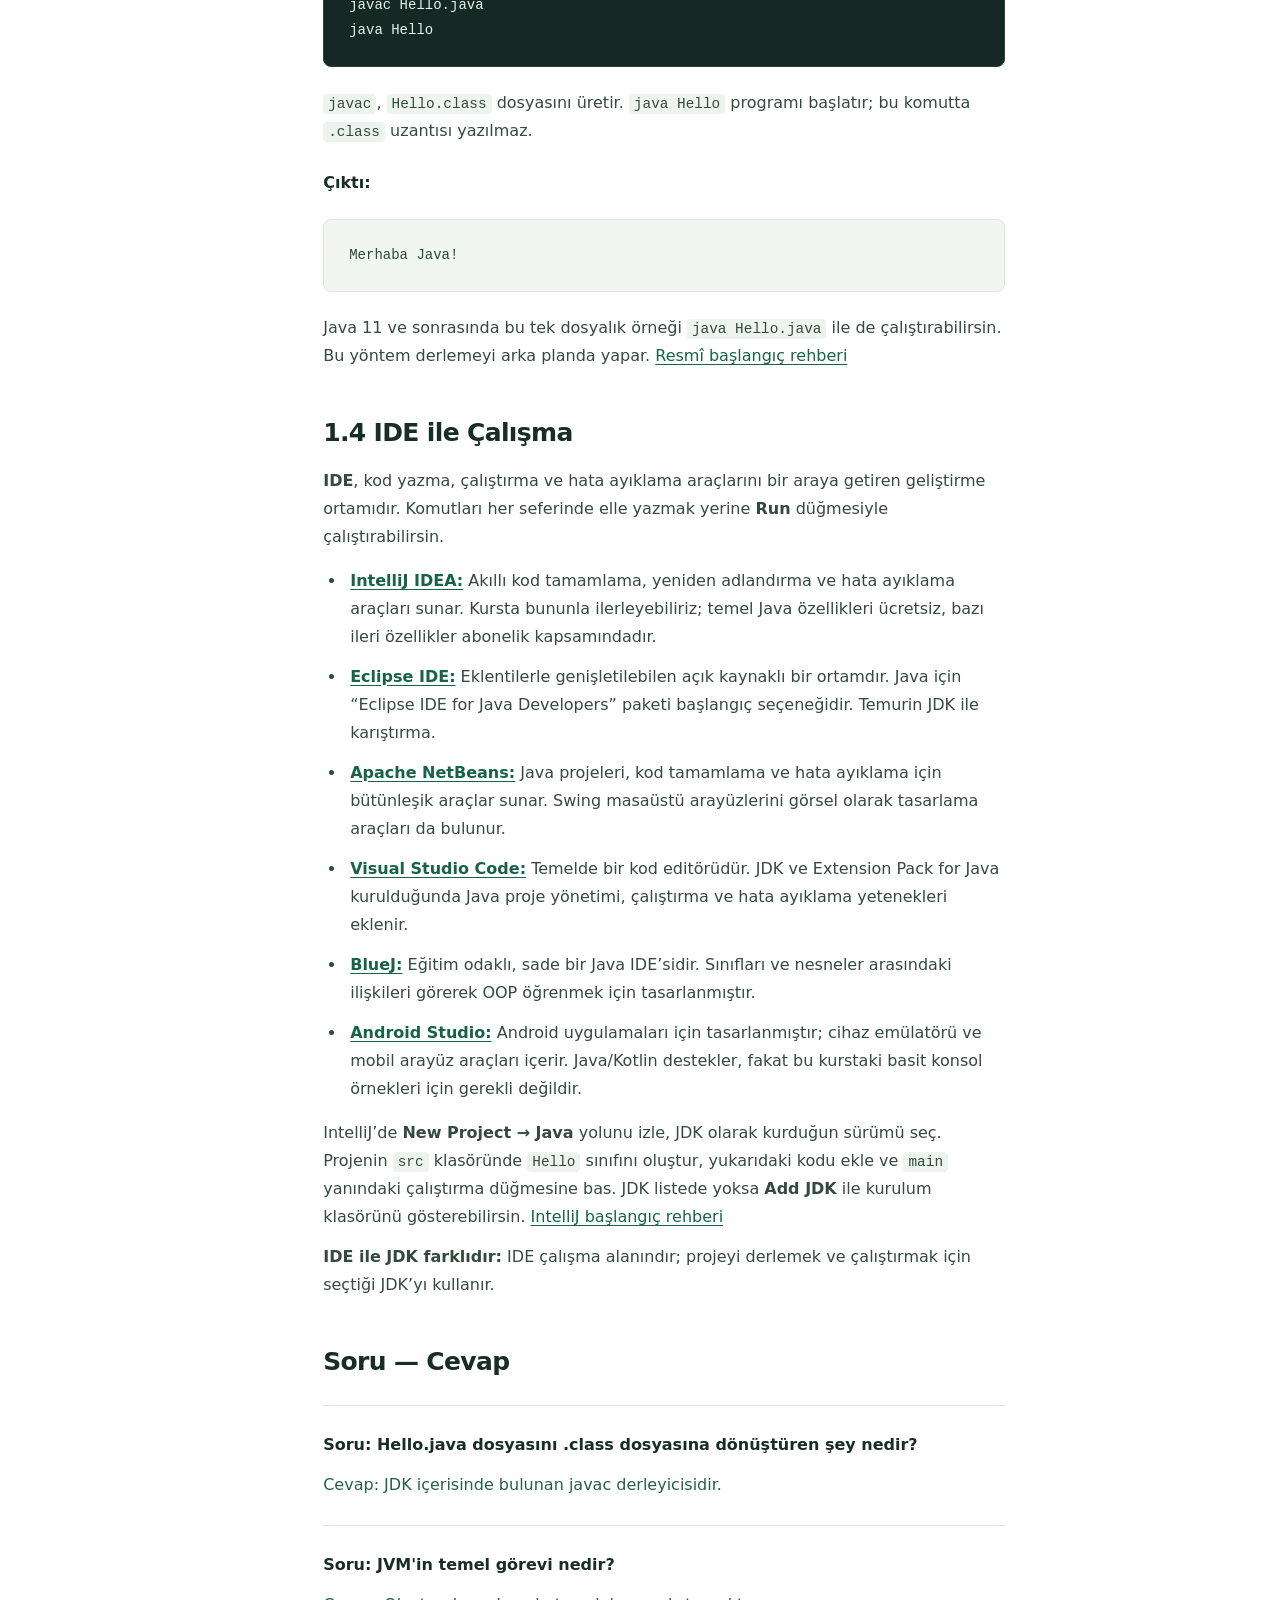
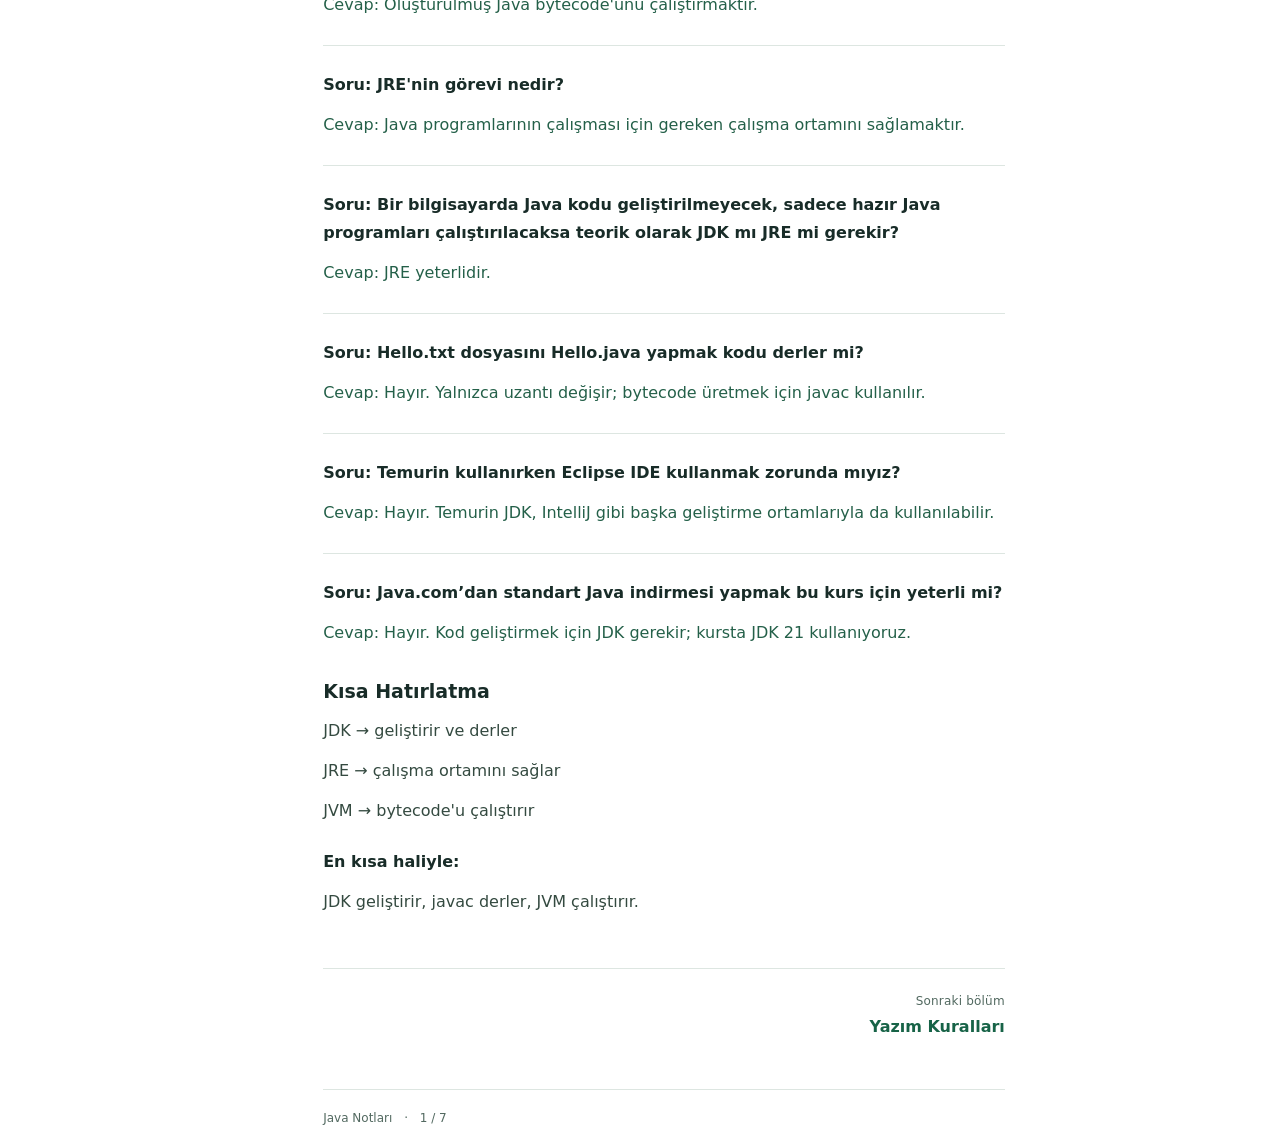
==== commit 07f46a3d: "Besinci bolum basligini Koleksiyonlar olarak guncelle" ====
--- a/index.html
+++ b/index.html
@@ -7,7 +7,7 @@
 <link rel="stylesheet" href="style.css?v=3"><script src="app.js" defer></script></head>
 <body id="top"><a class="skip-link" href="#icerik">İçeriğe geç</a>
 <header class="topbar"><a class="brand" href="index.html"><span class="brand-mark" aria-hidden="true">J.</span><span>Java <strong>Notları</strong></span></a><span class="topbar-caption">Türkçe çalışma notları</span><button class="menu-toggle" type="button" aria-expanded="false" aria-controls="sidebar">☰ Konular</button></header>
-<div class="layout"><aside class="sidebar" id="sidebar"><p class="nav-label">KONU ANLATIMLARI</p><nav aria-label="Bölümler"><a href="index.html" aria-current="page"><span class="chapter-number">01</span><span>Giriş</span></a><a href="main-metodu.html"><span class="chapter-number">02</span><span>Yazım Kuralları</span></a><a href="degiskenler.html"><span class="chapter-number">03</span><span>Değişkenler</span></a><a href="operatorler-donguler.html"><span class="chapter-number">04</span><span>İşlemler</span></a><a href="koleksiyonlar-stream.html"><span class="chapter-number">05</span><span>Koleksiyonlar ve Stream API</span></a><a href="metotlar-oop.html"><span class="chapter-number">06</span><span>Metotlar ve OOP</span></a><a href="ileri-konular-api.html"><span class="chapter-number">07</span><span>Java’da İleri Konular ve Temel API’ler</span></a></nav><div class="sidebar-note"><span>JAVA TEMELLERİ</span><p>Çalışma mantığından<br>nesnelere.</p></div></aside>
+<div class="layout"><aside class="sidebar" id="sidebar"><p class="nav-label">KONU ANLATIMLARI</p><nav aria-label="Bölümler"><a href="index.html" aria-current="page"><span class="chapter-number">01</span><span>Giriş</span></a><a href="main-metodu.html"><span class="chapter-number">02</span><span>Yazım Kuralları</span></a><a href="degiskenler.html"><span class="chapter-number">03</span><span>Değişkenler</span></a><a href="operatorler-donguler.html"><span class="chapter-number">04</span><span>İşlemler</span></a><a href="koleksiyonlar-stream.html"><span class="chapter-number">05</span><span>Koleksiyonlar</span></a><a href="metotlar-oop.html"><span class="chapter-number">06</span><span>Metotlar ve OOP</span></a><a href="ileri-konular-api.html"><span class="chapter-number">07</span><span>Java’da İleri Konular ve Temel API’ler</span></a></nav><div class="sidebar-note"><span>JAVA TEMELLERİ</span><p>Çalışma mantığından<br>nesnelere.</p></div></aside>
 <main id="icerik" tabindex="-1"><div class="chapter-heading"><p class="eyebrow">JAVA TEMELLERİ <span>/</span> BÖLÜM 01</p><h1>Giriş</h1></div>
 <details class="mobile-toc"><summary>Bu bölümde</summary><nav aria-label="Bölüm içi bağlantılar"><a href="#java-tarihce">1.1 Java’yı Tanıyalım</a><a href="#konu-1">1.2 Java’nın Çalışma Mantığı</a><a href="#jdk-kurulumu">1.3 Kurulum ve İlk Program</a><a href="#ide">1.4 IDE ile Çalışma</a><a href="#konu-4">Soru — Cevap</a></nav></details>
 <article><h2 id="java-tarihce">1.1 Java’yı Tanıyalım</h2>
